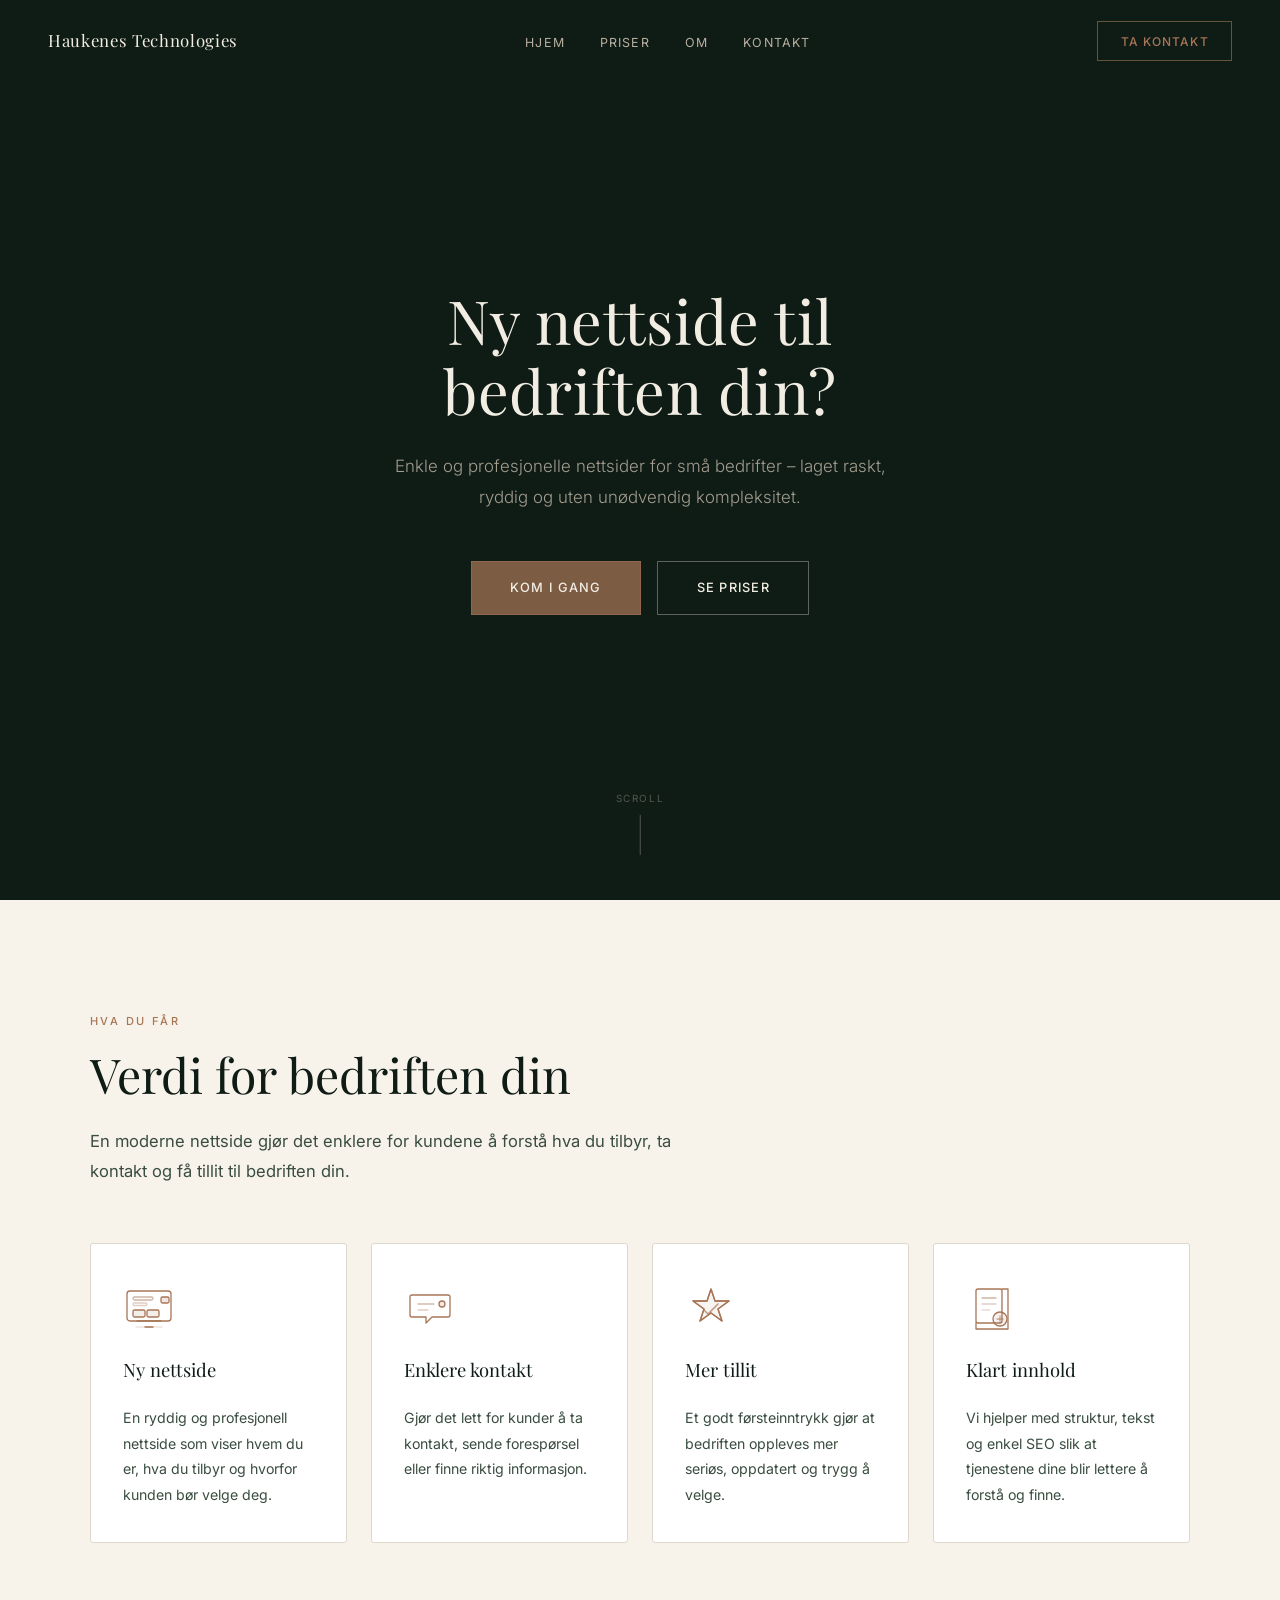
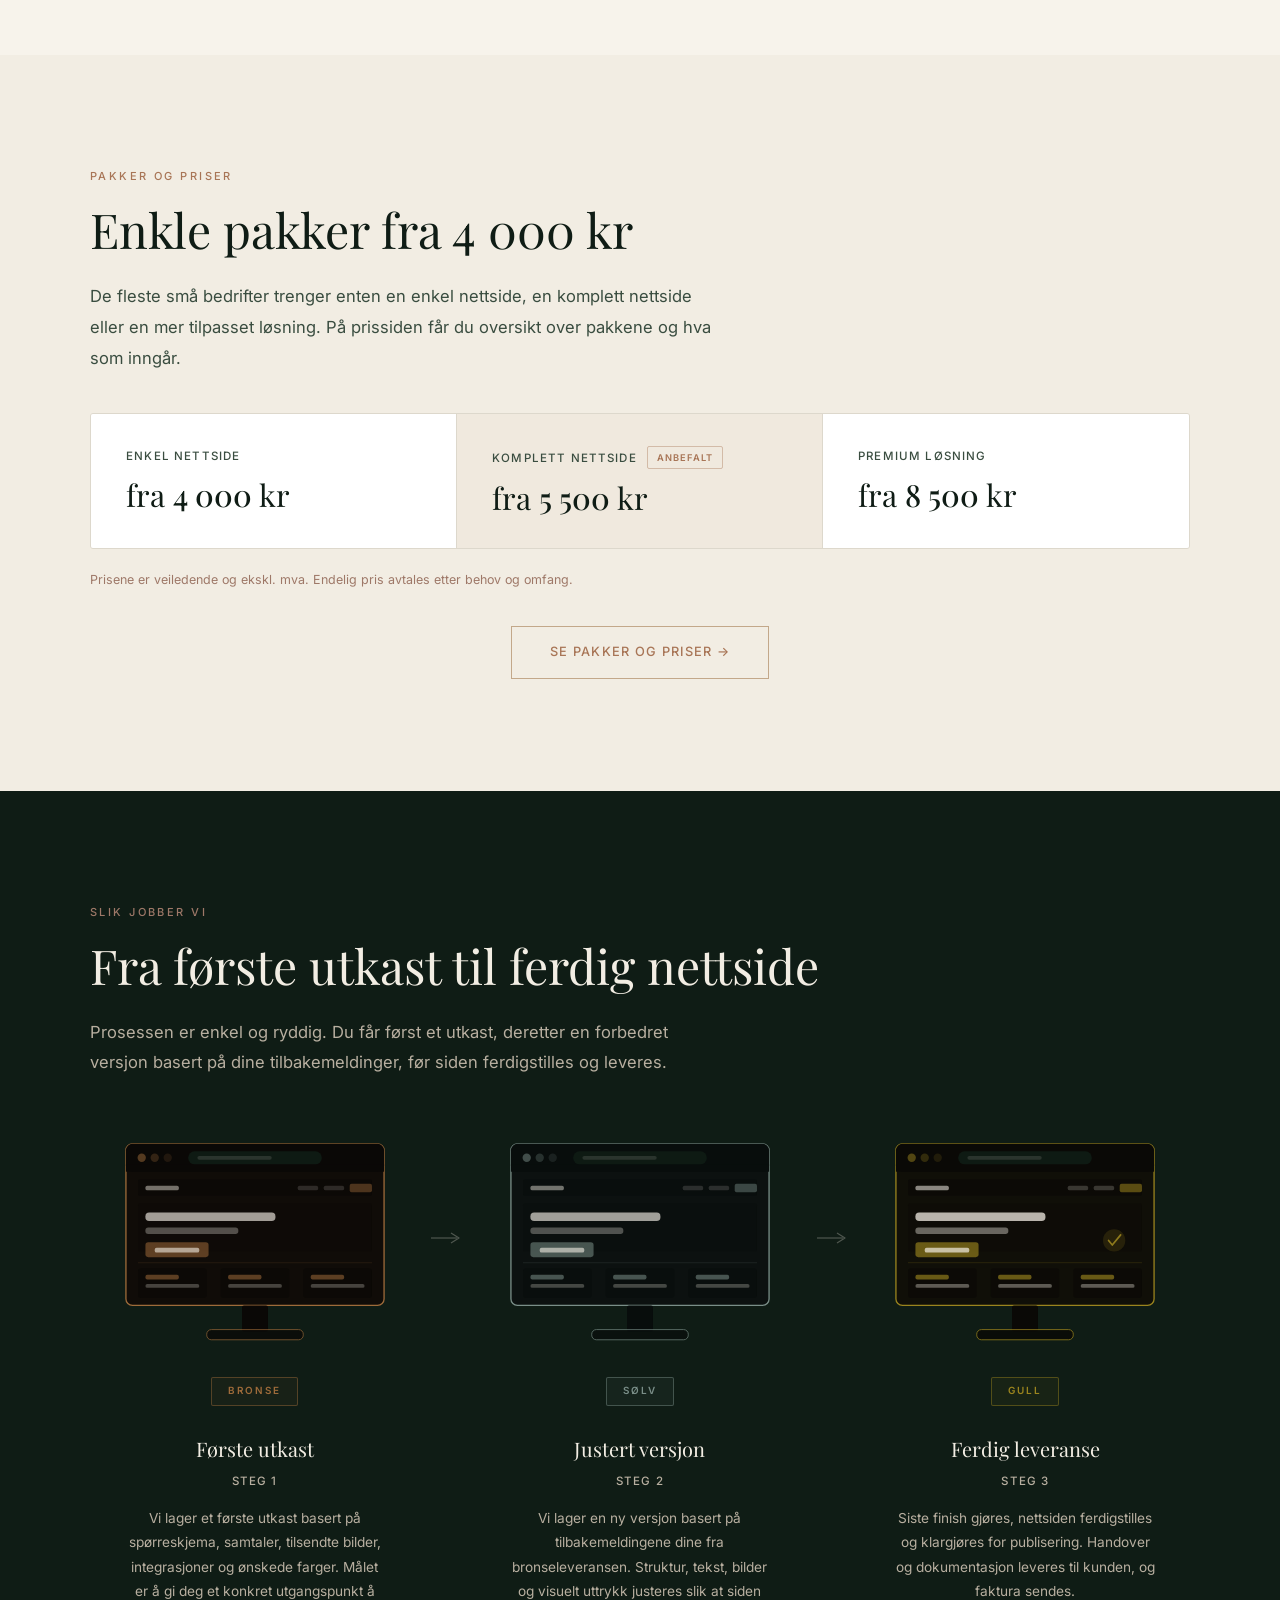
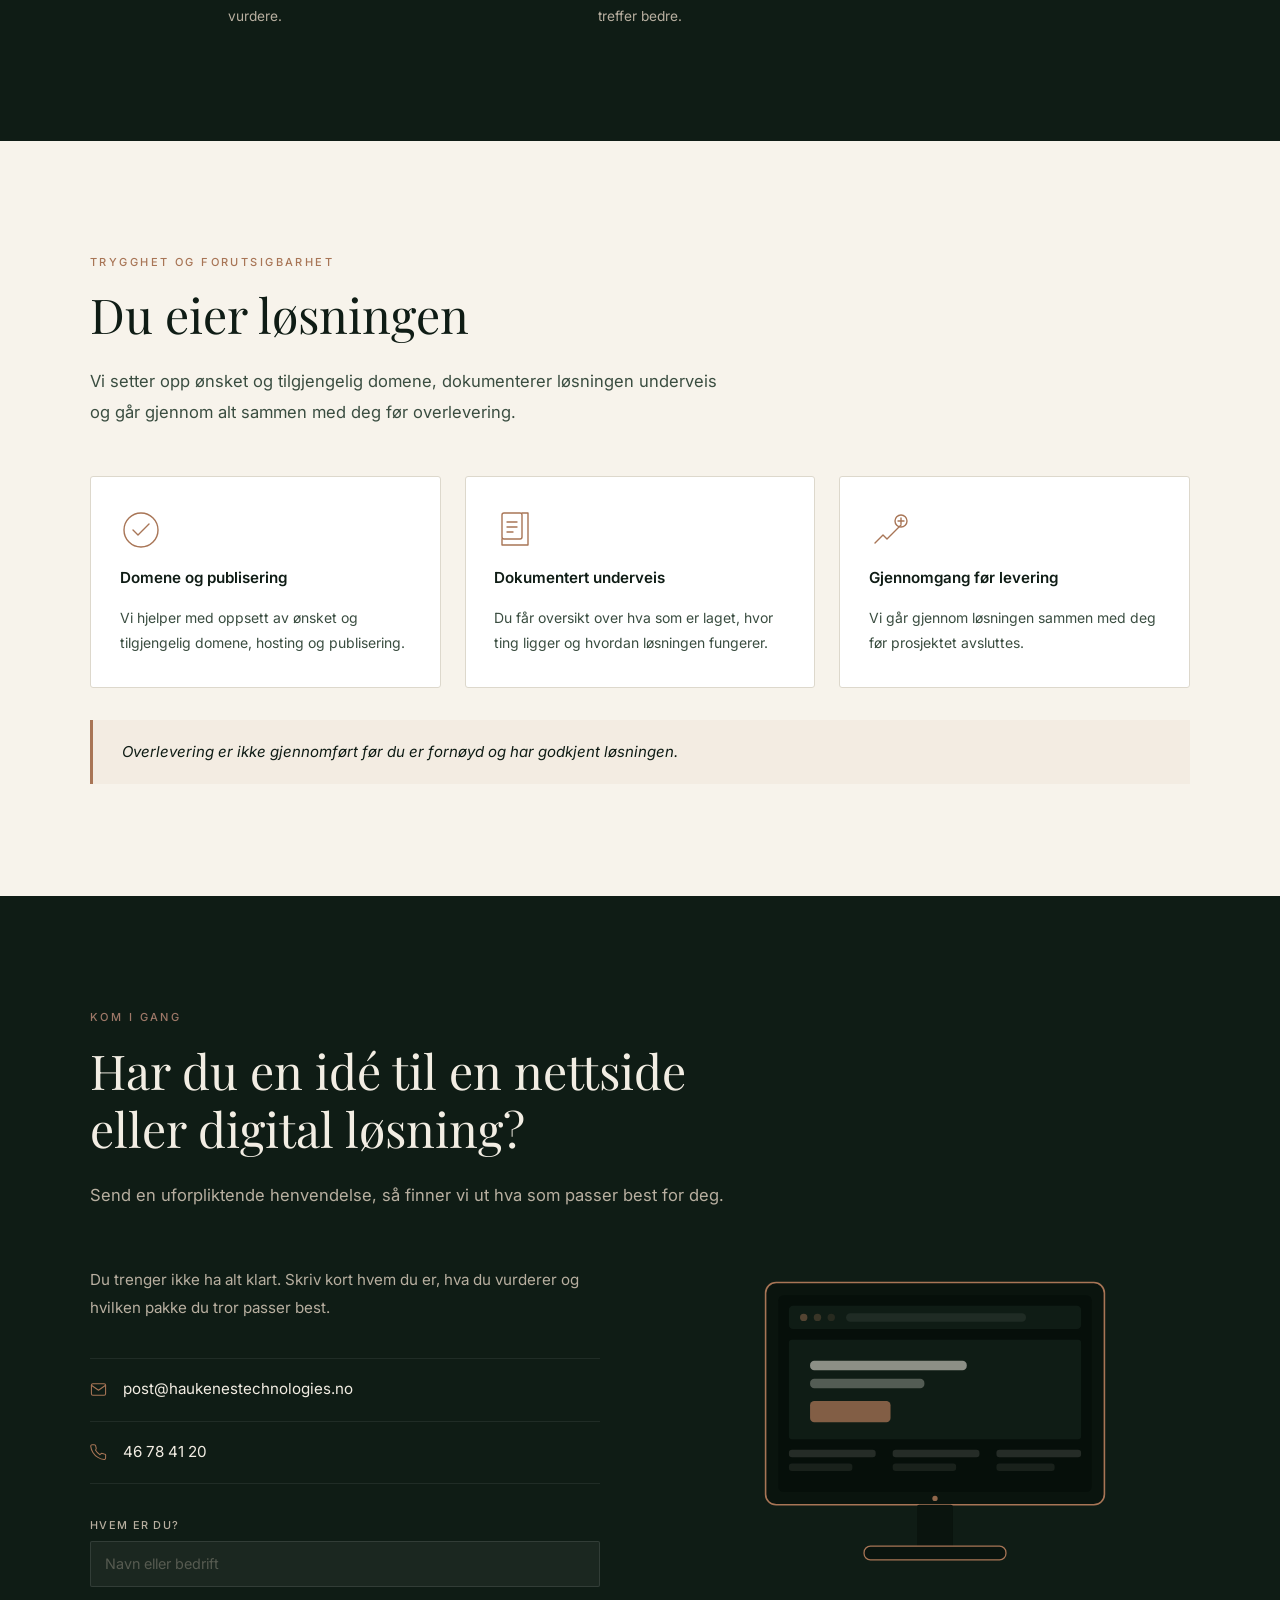
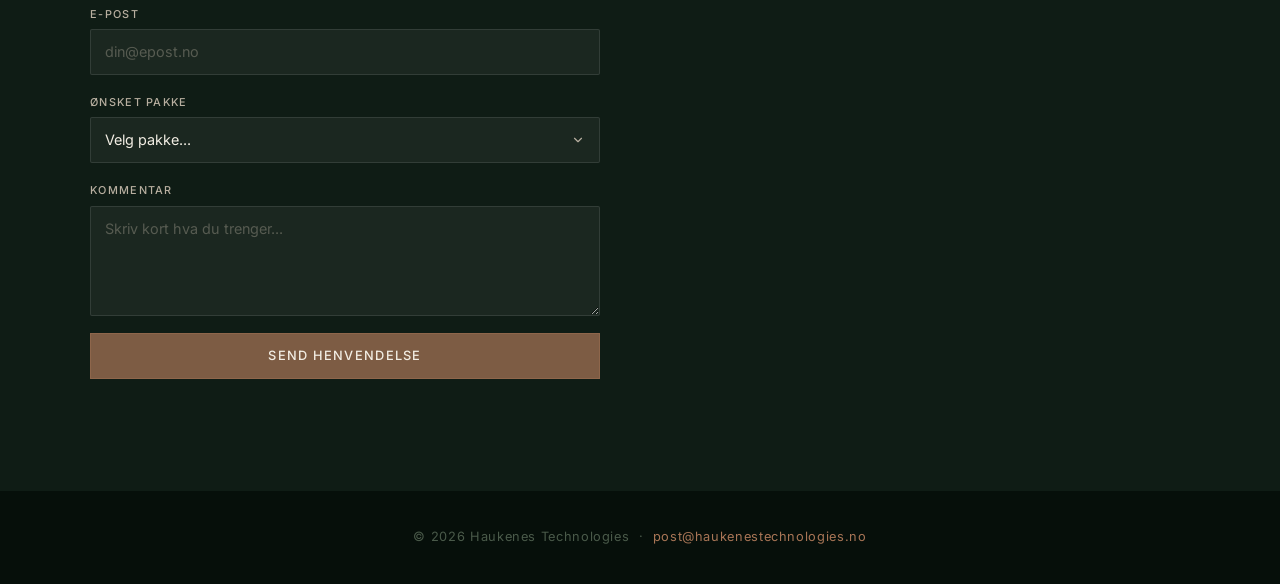
==== index.html @ 86badbe3 "Forenkle prisvisning på forside, oppdater priser og nav - Erstatter tre priskort på forsiden med én " ====
<!DOCTYPE html>
<html lang="no">
<head>
  <meta charset="UTF-8" />
  <meta name="viewport" content="width=device-width, initial-scale=1.0" />
  <title>Haukenes Technologies – Nettsider for bedrifter</title>
  <meta name="description" content="Enkle og profesjonelle nettsider for små bedrifter – laget raskt, ryddig og uten unødvendig kompleksitet." />

  <meta property="og:type"        content="website" />
  <meta property="og:url"         content="https://haukenestech.no/" />
  <meta property="og:title"       content="Haukenes Technologies – Nettsider for bedrifter" />
  <meta property="og:description" content="Enkle og profesjonelle nettsider for små bedrifter." />
  <meta property="og:image"       content="https://haukenestech.no/public/og-image.png" />
  <meta property="og:image:width"  content="1200" />
  <meta property="og:image:height" content="630" />
  <meta name="twitter:card"        content="summary_large_image" />
  <meta name="twitter:title"       content="Haukenes Technologies – Nettsider for bedrifter" />
  <meta name="twitter:description" content="Enkle og profesjonelle nettsider for små bedrifter." />
  <meta name="twitter:image"       content="https://haukenestech.no/public/og-image.png" />

  <link rel="preconnect" href="https://fonts.googleapis.com" />
  <link rel="preconnect" href="https://fonts.gstatic.com" crossorigin />
  <link href="https://fonts.googleapis.com/css2?family=Inter:wght@300;400;500;600&family=Playfair+Display:ital,wght@0,400;0,500;1,400&display=swap" rel="stylesheet" />
  <link rel="stylesheet" href="public/style.css" />
</head>
<body>

<!-- NAV -->
<nav id="main-nav">
  <a href="/" class="nav-logo">Haukenes Technologies</a>
  <button class="nav-toggle" id="nav-toggle" aria-label="Meny" aria-expanded="false">
    <span></span><span></span><span></span>
  </button>
  <ul class="nav-links" id="nav-links">
    <li><a href="/">Hjem</a></li>
    <li><a href="priser.html">Priser</a></li>
    <li><a href="om.html">Om</a></li>
    <li><a href="kontakt.html">Kontakt</a></li>
    <li class="nav-cta-item">
      <a href="mailto:post@haukenestechnologies.no" class="btn-primary" style="font-size:0.8rem;">Ta kontakt</a>
    </li>
  </ul>
  <a href="mailto:post@haukenestechnologies.no" class="nav-cta">Ta kontakt</a>
</nav>

<!-- HERO -->
<section id="hero">
  <video class="hero-video active" src="public/assets/H2_video.mp4"
    autoplay muted playsinline webkit-playsinline preload="auto" aria-hidden="true"></video>
  <video class="hero-video" src="public/assets/H3_video.mp4"
    muted playsinline preload="auto" aria-hidden="true"></video>
  <video class="hero-video" src="public/assets/H4_video.mp4"
    muted playsinline preload="auto" aria-hidden="true"></video>
  <div class="hero-overlay" aria-hidden="true"></div>
  <div class="hero-content">
    <h1 class="hero-title">Ny nettside til<br>bedriften din?</h1>
    <p class="hero-sub">
      Enkle og profesjonelle nettsider for små bedrifter – laget raskt, ryddig og uten unødvendig kompleksitet.
    </p>
    <div class="hero-cta">
      <a href="mailto:post@haukenestechnologies.no" class="btn-primary">Kom i gang</a>
      <a href="priser.html" class="btn-outline-light">Se priser</a>
    </div>
  </div>
  <div class="scroll-hint" aria-hidden="true">Scroll</div>
</section>

<!-- SERVICES -->
<section id="services">
  <div class="container">
    <p class="section-label">Hva du får</p>
    <h2>Verdi for bedriften din</h2>
    <p class="lead">En moderne nettside gjør det enklere for kundene å forstå hva du tilbyr, ta kontakt og få tillit til bedriften din.</p>
    <div class="value-grid">

      <div class="value-card">
        <svg class="value-icon" viewBox="0 0 52 52" fill="none" stroke="currentColor" stroke-width="1.3" stroke-linecap="round" stroke-linejoin="round" aria-hidden="true">
          <rect x="4" y="8" width="44" height="30" rx="3"/>
          <line x1="14" y1="38" x2="38" y2="38"/>
          <line x1="22" y1="44" x2="30" y2="44"/>
          <line x1="13" y1="44" x2="39" y2="44" stroke-opacity="0.2"/>
          <rect x="10" y="14" width="20" height="3" rx="1.5" stroke-opacity="0.55"/>
          <rect x="10" y="20" width="14" height="2.5" rx="1.25" stroke-opacity="0.35"/>
          <rect x="10" y="27" width="12" height="7" rx="1.5" fill="currentColor" fill-opacity="0.12"/>
          <rect x="24" y="27" width="12" height="7" rx="1.5" fill="currentColor" fill-opacity="0.12"/>
          <rect x="38" y="14" width="8" height="6" rx="1.5" fill="currentColor" fill-opacity="0.18"/>
        </svg>
        <h3>Ny nettside</h3>
        <p>En ryddig og profesjonell nettside som viser hvem du er, hva du tilbyr og hvorfor kunden bør velge deg.</p>
      </div>

      <div class="value-card">
        <svg class="value-icon" viewBox="0 0 52 52" fill="none" stroke="currentColor" stroke-width="1.3" stroke-linecap="round" stroke-linejoin="round" aria-hidden="true">
          <path d="M8 12h36a2 2 0 0 1 2 2v18a2 2 0 0 1-2 2H28l-6 6v-6H8a2 2 0 0 1-2-2V14a2 2 0 0 1 2-2z"/>
          <line x1="14" y1="21" x2="30" y2="21" stroke-opacity="0.5"/>
          <line x1="14" y1="27" x2="24" y2="27" stroke-opacity="0.35"/>
          <circle cx="38" cy="21" r="3" fill="currentColor" fill-opacity="0.15"/>
        </svg>
        <h3>Enklere kontakt</h3>
        <p>Gjør det lett for kunder å ta kontakt, sende forespørsel eller finne riktig informasjon.</p>
      </div>

      <div class="value-card">
        <svg class="value-icon" viewBox="0 0 52 52" fill="none" stroke="currentColor" stroke-width="1.3" stroke-linecap="round" stroke-linejoin="round" aria-hidden="true">
          <path d="M26 6 L30 18 H44 L33 26 L37 38 L26 30 L15 38 L19 26 L8 18 H22 Z" fill="currentColor" fill-opacity="0.08"/>
          <path d="M26 6 L30 18 H44 L33 26 L37 38 L26 30 L15 38 L19 26 L8 18 H22 Z"/>
          <polyline points="19,27 23,31 33,21" stroke-width="1.6" stroke-opacity="0.7"/>
        </svg>
        <h3>Mer tillit</h3>
        <p>Et godt førsteinntrykk gjør at bedriften oppleves mer seriøs, oppdatert og trygg å velge.</p>
      </div>

      <div class="value-card">
        <svg class="value-icon" viewBox="0 0 52 52" fill="none" stroke="currentColor" stroke-width="1.3" stroke-linecap="round" stroke-linejoin="round" aria-hidden="true">
          <rect x="10" y="6" width="26" height="34" rx="2"/>
          <polyline points="36 6 42 6 42 46 10 46 10 40"/>
          <line x1="16" y1="15" x2="30" y2="15" stroke-opacity="0.55"/>
          <line x1="16" y1="21" x2="30" y2="21" stroke-opacity="0.35"/>
          <line x1="16" y1="27" x2="24" y2="27" stroke-opacity="0.25"/>
          <circle cx="34" cy="36" r="7" fill="currentColor" fill-opacity="0.1"/>
          <line x1="31" y1="36" x2="37" y2="36" stroke-opacity="0.6"/>
          <line x1="34" y1="33" x2="34" y2="39" stroke-opacity="0.6"/>
        </svg>
        <h3>Klart innhold</h3>
        <p>Vi hjelper med struktur, tekst og enkel SEO slik at tjenestene dine blir lettere å forstå og finne.</p>
      </div>

    </div>
  </div>
</section>

<!-- PRICE TEASER -->
<section id="price-teaser">
  <div class="container">
    <p class="section-label">Pakker og priser</p>
    <h2>Enkle pakker fra 4 000 kr</h2>
    <p class="lead">De fleste små bedrifter trenger enten en enkel nettside, en komplett nettside eller en mer tilpasset løsning. På prissiden får du oversikt over pakkene og hva som inngår.</p>
    <div class="price-row">
      <div class="price-row-item">
        <div class="pri-name">Enkel nettside</div>
        <div class="pri-price">fra <strong>4 000</strong> kr</div>
      </div>
      <div class="price-row-item featured">
        <div class="pri-name">Komplett nettside <span class="pri-badge">Anbefalt</span></div>
        <div class="pri-price">fra <strong>5 500</strong> kr</div>
      </div>
      <div class="price-row-item">
        <div class="pri-name">Premium løsning</div>
        <div class="pri-price">fra <strong>8 500</strong> kr</div>
      </div>
    </div>
    <p class="price-row-note">Prisene er veiledende og ekskl. mva. Endelig pris avtales etter behov og omfang.</p>
    <div class="price-teaser-cta">
      <a href="priser.html" class="btn-outline">Se pakker og priser &rarr;</a>
    </div>
  </div>
</section>

<!-- PROCESS -->
<section id="process">
  <div class="container">
    <p class="section-label">Slik jobber vi</p>
    <h2>Fra første utkast til ferdig nettside</h2>
    <p class="lead">Prosessen er enkel og ryddig. Du får først et utkast, deretter en forbedret versjon basert på dine tilbakemeldinger, før siden ferdigstilles og leveres.</p>

    <div class="tier-grid">

      <!-- BRONSE -->
      <div class="tier-card tier-card--bronze">
        <svg class="tier-monitor" viewBox="0 0 280 225" fill="none" xmlns="http://www.w3.org/2000/svg" aria-hidden="true">
          <rect x="1" y="2" width="278" height="174" rx="7" fill="#100C08" stroke="#9E6B3A" stroke-width="1.4"/>
          <rect x="1" y="2" width="278" height="30" rx="7" fill="#0A0806"/>
          <rect x="1" y="24" width="278" height="8" fill="#0A0806"/>
          <circle cx="18" cy="17" r="4.5" fill="#9E6B3A" opacity="0.5"/>
          <circle cx="32" cy="17" r="4.5" fill="#9E6B3A" opacity="0.28"/>
          <circle cx="46" cy="17" r="4.5" fill="#9E6B3A" opacity="0.16"/>
          <rect x="68" y="10" width="144" height="14" rx="7" fill="#0F1C15" opacity="0.9"/>
          <rect x="78" y="15" width="80" height="4" rx="2" fill="#F2EDE3" opacity="0.12"/>
          <rect x="14" y="40" width="252" height="18" rx="2" fill="#0A0806" opacity="0.7"/>
          <rect x="22" y="47" width="36" height="5" rx="2" fill="#F2EDE3" opacity="0.45"/>
          <rect x="186" y="47" width="22" height="5" rx="2" fill="#F2EDE3" opacity="0.15"/>
          <rect x="214" y="47" width="22" height="5" rx="2" fill="#F2EDE3" opacity="0.15"/>
          <rect x="242" y="45" width="24" height="9" rx="2" fill="#9E6B3A" opacity="0.45"/>
          <rect x="14" y="66" width="252" height="52" rx="2" fill="#0A0806" opacity="0.4"/>
          <rect x="22" y="76" width="140" height="9" rx="4" fill="#F2EDE3" opacity="0.65"/>
          <rect x="22" y="92" width="100" height="7" rx="3" fill="#F2EDE3" opacity="0.3"/>
          <rect x="22" y="108" width="68" height="16" rx="3" fill="#9E6B3A" opacity="0.55"/>
          <rect x="32" y="114" width="48" height="5" rx="2" fill="#F2EDE3" opacity="0.6"/>
          <line x1="14" y1="130" x2="266" y2="130" stroke="#9E6B3A" stroke-width="0.7" opacity="0.22"/>
          <rect x="14" y="136" width="74" height="32" rx="3" fill="#0A0806" opacity="0.65"/>
          <rect x="22" y="143" width="36" height="5" rx="2" fill="#9E6B3A" opacity="0.55"/>
          <rect x="22" y="153" width="58" height="4" rx="2" fill="#F2EDE3" opacity="0.25"/>
          <rect x="103" y="136" width="74" height="32" rx="3" fill="#0A0806" opacity="0.65"/>
          <rect x="111" y="143" width="36" height="5" rx="2" fill="#9E6B3A" opacity="0.55"/>
          <rect x="111" y="153" width="58" height="4" rx="2" fill="#F2EDE3" opacity="0.25"/>
          <rect x="192" y="136" width="74" height="32" rx="3" fill="#0A0806" opacity="0.65"/>
          <rect x="200" y="143" width="36" height="5" rx="2" fill="#9E6B3A" opacity="0.55"/>
          <rect x="200" y="153" width="58" height="4" rx="2" fill="#F2EDE3" opacity="0.25"/>
          <rect x="126" y="176" width="28" height="28" rx="2" fill="#0A0806"/>
          <rect x="88" y="202" width="104" height="11" rx="5" fill="#0A0806" stroke="#9E6B3A" stroke-width="1" opacity="0.7"/>
        </svg>
        <span class="tier-badge">Bronse</span>
        <div class="tier-info">
          <h3>Første utkast</h3>
          <h4>Steg 1</h4>
          <p>Vi lager et første utkast basert på spørreskjema, samtaler, tilsendte bilder, integrasjoner og ønskede farger. Målet er å gi deg et konkret utgangspunkt å vurdere.</p>
        </div>
      </div>

      <!-- CONNECTOR 1 -->
      <div class="tier-connector">
        <svg width="32" height="16" viewBox="0 0 32 16" fill="none">
          <line x1="0" y1="8" x2="26" y2="8" stroke="#F2EDE3" stroke-width="1.2"/>
          <polyline points="20,3 28,8 20,13" stroke="#F2EDE3" stroke-width="1.2" fill="none" stroke-linejoin="round"/>
        </svg>
      </div>

      <!-- SØLV -->
      <div class="tier-card tier-card--silver">
        <svg class="tier-monitor" viewBox="0 0 280 225" fill="none" xmlns="http://www.w3.org/2000/svg" aria-hidden="true">
          <rect x="1" y="2" width="278" height="174" rx="7" fill="#0C1110" stroke="#7A8E88" stroke-width="1.4"/>
          <rect x="1" y="2" width="278" height="30" rx="7" fill="#080D0C"/>
          <rect x="1" y="24" width="278" height="8" fill="#080D0C"/>
          <circle cx="18" cy="17" r="4.5" fill="#7A8E88" opacity="0.5"/>
          <circle cx="32" cy="17" r="4.5" fill="#7A8E88" opacity="0.28"/>
          <circle cx="46" cy="17" r="4.5" fill="#7A8E88" opacity="0.16"/>
          <rect x="68" y="10" width="144" height="14" rx="7" fill="#0F1C15" opacity="0.9"/>
          <rect x="78" y="15" width="80" height="4" rx="2" fill="#F2EDE3" opacity="0.12"/>
          <rect x="14" y="40" width="252" height="18" rx="2" fill="#080D0C" opacity="0.7"/>
          <rect x="22" y="47" width="36" height="5" rx="2" fill="#F2EDE3" opacity="0.45"/>
          <rect x="186" y="47" width="22" height="5" rx="2" fill="#F2EDE3" opacity="0.15"/>
          <rect x="214" y="47" width="22" height="5" rx="2" fill="#F2EDE3" opacity="0.15"/>
          <rect x="242" y="45" width="24" height="9" rx="2" fill="#7A8E88" opacity="0.45"/>
          <rect x="14" y="66" width="252" height="52" rx="2" fill="#080D0C" opacity="0.4"/>
          <rect x="22" y="76" width="140" height="9" rx="4" fill="#F2EDE3" opacity="0.65"/>
          <rect x="22" y="92" width="100" height="7" rx="3" fill="#F2EDE3" opacity="0.3"/>
          <rect x="22" y="108" width="68" height="16" rx="3" fill="#7A8E88" opacity="0.55"/>
          <rect x="32" y="114" width="48" height="5" rx="2" fill="#F2EDE3" opacity="0.6"/>
          <line x1="14" y1="130" x2="266" y2="130" stroke="#7A8E88" stroke-width="0.7" opacity="0.22"/>
          <rect x="14" y="136" width="74" height="32" rx="3" fill="#080D0C" opacity="0.65"/>
          <rect x="22" y="143" width="36" height="5" rx="2" fill="#7A8E88" opacity="0.55"/>
          <rect x="22" y="153" width="58" height="4" rx="2" fill="#F2EDE3" opacity="0.25"/>
          <rect x="103" y="136" width="74" height="32" rx="3" fill="#080D0C" opacity="0.65"/>
          <rect x="111" y="143" width="36" height="5" rx="2" fill="#7A8E88" opacity="0.55"/>
          <rect x="111" y="153" width="58" height="4" rx="2" fill="#F2EDE3" opacity="0.25"/>
          <rect x="192" y="136" width="74" height="32" rx="3" fill="#080D0C" opacity="0.65"/>
          <rect x="200" y="143" width="36" height="5" rx="2" fill="#7A8E88" opacity="0.55"/>
          <rect x="200" y="153" width="58" height="4" rx="2" fill="#F2EDE3" opacity="0.25"/>
          <rect x="126" y="176" width="28" height="28" rx="2" fill="#080D0C"/>
          <rect x="88" y="202" width="104" height="11" rx="5" fill="#080D0C" stroke="#7A8E88" stroke-width="1" opacity="0.7"/>
        </svg>
        <span class="tier-badge">Sølv</span>
        <div class="tier-info">
          <h3>Justert versjon</h3>
          <h4>Steg 2</h4>
          <p>Vi lager en ny versjon basert på tilbakemeldingene dine fra bronseleveransen. Struktur, tekst, bilder og visuelt uttrykk justeres slik at siden treffer bedre.</p>
        </div>
      </div>

      <!-- CONNECTOR 2 -->
      <div class="tier-connector">
        <svg width="32" height="16" viewBox="0 0 32 16" fill="none">
          <line x1="0" y1="8" x2="26" y2="8" stroke="#F2EDE3" stroke-width="1.2"/>
          <polyline points="20,3 28,8 20,13" stroke="#F2EDE3" stroke-width="1.2" fill="none" stroke-linejoin="round"/>
        </svg>
      </div>

      <!-- GULL -->
      <div class="tier-card tier-card--gold">
        <svg class="tier-monitor" viewBox="0 0 280 225" fill="none" xmlns="http://www.w3.org/2000/svg" aria-hidden="true">
          <rect x="1" y="2" width="278" height="174" rx="7" fill="#100F08" stroke="#9A841E" stroke-width="1.4"/>
          <rect x="1" y="2" width="278" height="30" rx="7" fill="#0A0906"/>
          <rect x="1" y="24" width="278" height="8" fill="#0A0906"/>
          <circle cx="18" cy="17" r="4.5" fill="#9A841E" opacity="0.5"/>
          <circle cx="32" cy="17" r="4.5" fill="#9A841E" opacity="0.28"/>
          <circle cx="46" cy="17" r="4.5" fill="#9A841E" opacity="0.16"/>
          <rect x="68" y="10" width="144" height="14" rx="7" fill="#0F1C15" opacity="0.9"/>
          <rect x="78" y="15" width="80" height="4" rx="2" fill="#F2EDE3" opacity="0.12"/>
          <rect x="14" y="40" width="252" height="18" rx="2" fill="#0A0906" opacity="0.7"/>
          <rect x="22" y="47" width="36" height="5" rx="2" fill="#F2EDE3" opacity="0.55"/>
          <rect x="186" y="47" width="22" height="5" rx="2" fill="#F2EDE3" opacity="0.2"/>
          <rect x="214" y="47" width="22" height="5" rx="2" fill="#F2EDE3" opacity="0.2"/>
          <rect x="242" y="45" width="24" height="9" rx="2" fill="#9A841E" opacity="0.55"/>
          <rect x="14" y="66" width="252" height="52" rx="2" fill="#0A0906" opacity="0.4"/>
          <rect x="22" y="76" width="140" height="9" rx="4" fill="#F2EDE3" opacity="0.75"/>
          <rect x="22" y="92" width="100" height="7" rx="3" fill="#F2EDE3" opacity="0.4"/>
          <rect x="22" y="108" width="68" height="16" rx="3" fill="#9A841E" opacity="0.65"/>
          <rect x="32" y="114" width="48" height="5" rx="2" fill="#F2EDE3" opacity="0.7"/>
          <line x1="14" y1="130" x2="266" y2="130" stroke="#9A841E" stroke-width="0.7" opacity="0.28"/>
          <rect x="14" y="136" width="74" height="32" rx="3" fill="#0A0906" opacity="0.7"/>
          <rect x="22" y="143" width="36" height="5" rx="2" fill="#9A841E" opacity="0.65"/>
          <rect x="22" y="153" width="58" height="4" rx="2" fill="#F2EDE3" opacity="0.35"/>
          <rect x="103" y="136" width="74" height="32" rx="3" fill="#0A0906" opacity="0.7"/>
          <rect x="111" y="143" width="36" height="5" rx="2" fill="#9A841E" opacity="0.65"/>
          <rect x="111" y="153" width="58" height="4" rx="2" fill="#F2EDE3" opacity="0.35"/>
          <rect x="192" y="136" width="74" height="32" rx="3" fill="#0A0906" opacity="0.7"/>
          <rect x="200" y="143" width="36" height="5" rx="2" fill="#9A841E" opacity="0.65"/>
          <rect x="200" y="153" width="58" height="4" rx="2" fill="#F2EDE3" opacity="0.35"/>
          <circle cx="236" cy="106" r="12" fill="#9A841E" opacity="0.18"/>
          <polyline points="230,106 234,111 243,100" stroke="#9A841E" stroke-width="1.8" stroke-linecap="round" stroke-linejoin="round" opacity="0.9"/>
          <rect x="126" y="176" width="28" height="28" rx="2" fill="#0A0906"/>
          <rect x="88" y="202" width="104" height="11" rx="5" fill="#0A0906" stroke="#9A841E" stroke-width="1" opacity="0.8"/>
        </svg>
        <span class="tier-badge">Gull</span>
        <div class="tier-info">
          <h3>Ferdig leveranse</h3>
          <h4>Steg 3</h4>
          <p>Siste finish gjøres, nettsiden ferdigstilles og klargjøres for publisering. Handover og dokumentasjon leveres til kunden, og faktura sendes.</p>
        </div>
      </div>

    </div>
  </div>
</section>

<!-- HANDOVER -->
<section id="handover">
  <div class="container">
    <p class="section-label">Trygghet og forutsigbarhet</p>
    <h2>Du eier løsningen</h2>
    <p class="lead">Vi setter opp ønsket og tilgjengelig domene, dokumenterer løsningen underveis og går gjennom alt sammen med deg før overlevering.</p>
    <div class="assurance-grid">

      <div class="assurance-card">
        <svg class="assurance-icon" viewBox="0 0 42 42" fill="none" stroke="currentColor" stroke-width="1.4" stroke-linecap="round" stroke-linejoin="round" aria-hidden="true">
          <circle cx="21" cy="21" r="17"/>
          <path d="M13 21 l5 5 l11-11"/>
        </svg>
        <h4>Domene og publisering</h4>
        <p>Vi hjelper med oppsett av ønsket og tilgjengelig domene, hosting og publisering.</p>
      </div>

      <div class="assurance-card">
        <svg class="assurance-icon" viewBox="0 0 42 42" fill="none" stroke="currentColor" stroke-width="1.4" stroke-linecap="round" stroke-linejoin="round" aria-hidden="true">
          <rect x="8" y="4" width="20" height="26" rx="2"/>
          <polyline points="28 4 34 4 34 36 8 36 8 30"/>
          <line x1="13" y1="13" x2="23" y2="13"/>
          <line x1="13" y1="18" x2="23" y2="18"/>
          <line x1="13" y1="23" x2="19" y2="23"/>
        </svg>
        <h4>Dokumentert underveis</h4>
        <p>Du får oversikt over hva som er laget, hvor ting ligger og hvordan løsningen fungerer.</p>
      </div>

      <div class="assurance-card">
        <svg class="assurance-icon" viewBox="0 0 42 42" fill="none" stroke="currentColor" stroke-width="1.4" stroke-linecap="round" stroke-linejoin="round" aria-hidden="true">
          <path d="M6 34 l8-8 m0 0 l4 4 m0 0 l14-14"/>
          <circle cx="32" cy="12" r="6"/>
          <line x1="32" y1="9" x2="32" y2="15"/>
          <line x1="29" y1="12" x2="35" y2="12"/>
        </svg>
        <h4>Gjennomgang før levering</h4>
        <p>Vi går gjennom løsningen sammen med deg før prosjektet avsluttes.</p>
      </div>

    </div>
    <p class="assurance-note">Overlevering er ikke gjennomført før du er fornøyd og har godkjent løsningen.</p>
  </div>
</section>

<!-- CONTACT -->
<section id="contact">
  <div class="container">
    <p class="section-label">Kom i gang</p>
    <h2>Har du en idé til en nettside<br>eller digital løsning?</h2>
    <p class="lead">Send en uforpliktende henvendelse, så finner vi ut hva som passer best for deg.</p>
    <div class="contact-grid">
      <div class="contact-left">
        <p>Du trenger ikke ha alt klart. Skriv kort hvem du er, hva du vurderer og hvilken pakke du tror passer best.</p>
        <div class="contact-detail">
          <svg width="17" height="17" viewBox="0 0 24 24" fill="none" stroke="currentColor" stroke-width="1.5" stroke-linecap="round" stroke-linejoin="round" aria-hidden="true">
            <path d="M4 4h16c1.1 0 2 .9 2 2v12c0 1.1-.9 2-2 2H4c-1.1 0-2-.9-2-2V6c0-1.1.9-2 2-2z"/><polyline points="22,6 12,13 2,6"/>
          </svg>
          <a href="mailto:post@haukenestechnologies.no">post@haukenestechnologies.no</a>
        </div>
        <div class="contact-detail">
          <svg width="17" height="17" viewBox="0 0 24 24" fill="none" stroke="currentColor" stroke-width="1.5" stroke-linecap="round" stroke-linejoin="round" aria-hidden="true">
            <path d="M22 16.92v3a2 2 0 0 1-2.18 2 19.79 19.79 0 0 1-8.63-3.07A19.5 19.5 0 0 1 4.1 12 19.79 19.79 0 0 1 1.08 3.42 2 2 0 0 1 3 1h3a2 2 0 0 1 2 1.72 12.84 12.84 0 0 0 .7 2.81 2 2 0 0 1-.45 2.11L7.91 8.96a16 16 0 0 0 6.13 6.13l1.27-1.27a2 2 0 0 1 2.11-.45 12.84 12.84 0 0 0 2.81.7A2 2 0 0 1 22 16.92z"/>
          </svg>
          <a href="tel:+4746784120">46 78 41 20</a>
        </div>
        <!-- Sett inn form action når form-handler er klar (f.eks. Formspree: action="https://formspree.io/f/din-id") -->
        <form class="contact-form" action="mailto:post@haukenestechnologies.no" method="POST" enctype="text/plain">
          <div class="form-group">
            <label for="idx-name">Hvem er du?</label>
            <input type="text" id="idx-name" name="name" placeholder="Navn eller bedrift" autocomplete="name" />
          </div>
          <div class="form-group">
            <label for="idx-email">E-post</label>
            <input type="email" id="idx-email" name="email" placeholder="din@epost.no" autocomplete="email" />
          </div>
          <div class="form-group">
            <label for="idx-package">Ønsket pakke</label>
            <select id="idx-package" name="package">
              <option value="">Velg pakke...</option>
              <option value="Enkel nettside">Enkel nettside</option>
              <option value="Komplett nettside">Komplett nettside</option>
              <option value="Premium løsning">Premium løsning</option>
              <option value="Usikker / ønsker anbefaling">Usikker / ønsker anbefaling</option>
            </select>
          </div>
          <div class="form-group">
            <label for="idx-message">Kommentar</label>
            <textarea id="idx-message" name="message" placeholder="Skriv kort hva du trenger..."></textarea>
          </div>
          <button type="submit" class="contact-submit">Send henvendelse</button>
        </form>
      </div>
      <div class="contact-monitor">
        <svg viewBox="0 0 340 300" fill="none" xmlns="http://www.w3.org/2000/svg" aria-hidden="true">
          <rect x="10" y="8" width="320" height="210" rx="10" fill="#0A140E" stroke="#A87556" stroke-width="1.5"/>
          <rect x="22" y="20" width="296" height="186" rx="5" fill="#060F0A"/>
          <rect x="32" y="30" width="276" height="22" rx="4" fill="#0F1C15"/>
          <circle cx="46" cy="41" r="3.5" fill="#A87556" opacity="0.45"/>
          <circle cx="59" cy="41" r="3.5" fill="#A87556" opacity="0.28"/>
          <circle cx="72" cy="41" r="3.5" fill="#A87556" opacity="0.16"/>
          <rect x="86" y="37" width="170" height="8" rx="4" fill="#F2EDE3" opacity="0.07"/>
          <rect x="32" y="62" width="276" height="94" rx="3" fill="#0F1C15"/>
          <rect x="52" y="82" width="148" height="9" rx="4" fill="#F2EDE3" opacity="0.55"/>
          <rect x="52" y="99" width="108" height="9" rx="4" fill="#F2EDE3" opacity="0.3"/>
          <rect x="52" y="120" width="76" height="20" rx="4" fill="#A87556" opacity="0.75"/>
          <rect x="32" y="166" width="82" height="7" rx="3" fill="#F2EDE3" opacity="0.13"/>
          <rect x="32" y="179" width="60" height="7" rx="3" fill="#F2EDE3" opacity="0.08"/>
          <rect x="130" y="166" width="82" height="7" rx="3" fill="#F2EDE3" opacity="0.13"/>
          <rect x="130" y="179" width="60" height="7" rx="3" fill="#F2EDE3" opacity="0.08"/>
          <rect x="228" y="166" width="80" height="7" rx="3" fill="#F2EDE3" opacity="0.13"/>
          <rect x="228" y="179" width="55" height="7" rx="3" fill="#F2EDE3" opacity="0.08"/>
          <circle cx="170" cy="212" r="2.5" fill="#A87556" opacity="0.85"/>
          <rect x="153" y="218" width="34" height="42" rx="2" fill="#0A140E"/>
          <rect x="103" y="257" width="134" height="13" rx="6" fill="#0A140E" stroke="#A87556" stroke-width="1.2"/>
        </svg>
      </div>
    </div>
  </div>
</section>

<!-- FOOTER -->
<footer>
  <p>
    &copy; 2026 Haukenes Technologies &nbsp;&middot;&nbsp;
    <a href="mailto:post@haukenestechnologies.no">post@haukenestechnologies.no</a>
  </p>
</footer>

<script>
  const heroVideos = Array.from(document.querySelectorAll('.hero-video'));
  let currentVideo = 0;
  heroVideos.forEach(vid => {
    vid.addEventListener('ended', () => {
      heroVideos[currentVideo].classList.remove('active');
      currentVideo = (currentVideo + 1) % heroVideos.length;
      const next = heroVideos[currentVideo];
      next.currentTime = 0;
      next.play();
      next.classList.add('active');
    });
  });

  const nav = document.getElementById('main-nav');
  const updateNav = () => nav.classList.toggle('scrolled', window.scrollY > 60);
  updateNav();
  window.addEventListener('scroll', updateNav, { passive: true });

  const toggle = document.getElementById('nav-toggle');
  const links  = document.getElementById('nav-links');
  let savedScrollY = 0;

  function openMenu() {
    savedScrollY = window.scrollY;
    links.classList.add('open');
    toggle.classList.add('open');
    toggle.setAttribute('aria-expanded', 'true');
    nav.classList.add('menu-open');
    // iOS Safari scroll lock: position:fixed + negative top preserves scroll position
    document.body.style.position = 'fixed';
    document.body.style.top      = `-${savedScrollY}px`;
    document.body.style.width    = '100%';
  }

  function closeMenu() {
    links.classList.remove('open');
    toggle.classList.remove('open');
    toggle.setAttribute('aria-expanded', 'false');
    nav.classList.remove('menu-open');
    document.body.style.position = '';
    document.body.style.top      = '';
    document.body.style.width    = '';
    window.scrollTo(0, savedScrollY);
  }

  toggle.addEventListener('click', () => {
    if (links.classList.contains('open')) closeMenu(); else openMenu();
  });
  links.querySelectorAll('a').forEach(a => {
    a.addEventListener('click', closeMenu);
  });
</script>
</body>
</html>
---- public/style.css ----
*, *::before, *::after { box-sizing: border-box; margin: 0; padding: 0; }

:root {
  --navy:         #0F1C15;
  --beige:        #F2EDE3;
  --gold:         #A87556;
  --gold-light:   #C08D6E;
  --rose:         #9E7868;
  --gray-beige:   #B8AFA0;
  --muted:        #3A4D40;
  --border:       #DDD8CC;
  --light-bg:     #F7F3EB;
  --white:        #ffffff;
  --tier-bronze:  #9E6B3A;
  --tier-silver:  #7A8E88;
  --tier-gold:    #9A841E;
}

html { scroll-behavior: smooth; }

body {
  font-family: 'Inter', sans-serif;
  background: var(--light-bg);
  color: var(--navy);
  line-height: 1.75;
  font-size: 16px;
}

/* ── NAV ─────────────────────────────────────── */
nav {
  position: fixed;
  top: 0; left: 0; right: 0;
  z-index: 100;
  display: flex;
  align-items: center;
  justify-content: space-between;
  padding: 1.3rem 3rem;
  padding-left: max(3rem, env(safe-area-inset-left));
  padding-right: max(3rem, env(safe-area-inset-right));
  transition: background 0.4s, backdrop-filter 0.4s, box-shadow 0.4s;
}
nav.scrolled {
  background: rgba(15,28,21,0.94);
  backdrop-filter: blur(12px);
  box-shadow: 0 1px 0 rgba(255,255,255,0.06);
}
.nav-logo {
  font-family: 'Playfair Display', serif;
  font-size: 1.05rem;
  color: var(--beige);
  letter-spacing: 0.04em;
  text-decoration: none;
  flex-shrink: 0;
}
.nav-links {
  display: flex;
  gap: 2.2rem;
  list-style: none;
}
.nav-links a {
  color: var(--gray-beige);
  text-decoration: none;
  font-size: 0.78rem;
  font-weight: 400;
  letter-spacing: 0.09em;
  text-transform: uppercase;
  transition: color 0.2s;
}
.nav-links a:hover { color: var(--gold); }
.nav-cta-item { display: none; }

.nav-cta {
  display: inline-block;
  padding: 0.55rem 1.4rem;
  border: 1px solid rgba(171,132,91,0.55);
  color: var(--gold);
  text-decoration: none;
  font-size: 0.75rem;
  font-weight: 500;
  letter-spacing: 0.09em;
  text-transform: uppercase;
  transition: background 0.2s, color 0.2s;
}
.nav-cta:hover { background: var(--gold); color: var(--white); }

.nav-toggle {
  display: none;
  flex-direction: column;
  gap: 5px;
  background: none;
  border: none;
  cursor: pointer;
  padding: 4px;
  z-index: 101;
}
.nav-toggle span {
  display: block;
  width: 24px;
  height: 1.5px;
  background: var(--beige);
  transition: transform 0.3s, opacity 0.3s;
}
.nav-toggle.open span:nth-child(1) { transform: translateY(6.5px) rotate(45deg); }
.nav-toggle.open span:nth-child(2) { opacity: 0; }
.nav-toggle.open span:nth-child(3) { transform: translateY(-6.5px) rotate(-45deg); }

/* ── HERO ─────────────────────────────────────── */
#hero {
  position: relative;
  height: 100vh;
  height: 100svh; /* stable small viewport height — excludes browser chrome on iOS */
  min-height: 600px;
  display: flex;
  align-items: center;
  justify-content: center;
  overflow: hidden;
  background: var(--navy);
}
.hero-video {
  position: absolute;
  inset: 0;
  width: 100%;
  height: 100%;
  object-fit: cover;
  opacity: 0;
  transition: opacity 1.4s ease-in-out;
}
.hero-video.active { opacity: 0.48; }
.hero-overlay {
  position: absolute;
  inset: 0;
  background: linear-gradient(
    160deg,
    rgba(15,28,21,0.5) 0%,
    rgba(15,28,21,0.65) 55%,
    rgba(15,28,21,0.9) 100%
  );
}
.hero-content {
  position: relative;
  z-index: 2;
  text-align: center;
  padding: 0 1.5rem;
  max-width: 820px;
}
.hero-title {
  font-family: 'Playfair Display', serif;
  font-size: clamp(2.2rem, 5vw, 3.8rem);
  color: var(--beige);
  font-weight: 400;
  line-height: 1.15;
  letter-spacing: 0.01em;
  margin-bottom: 1.6rem;
}
.hero-sub {
  font-size: clamp(0.92rem, 1.7vw, 1.06rem);
  color: var(--gray-beige);
  font-weight: 300;
  max-width: 520px;
  margin: 0 auto 3rem;
  line-height: 1.85;
  opacity: 0.88;
}
.hero-cta {
  display: flex;
  gap: 1rem;
  justify-content: center;
  flex-wrap: wrap;
}

.scroll-hint {
  position: absolute;
  bottom: 2.8rem;
  left: 50%;
  transform: translateX(-50%);
  z-index: 2;
  display: flex;
  flex-direction: column;
  align-items: center;
  gap: 8px;
  color: var(--gray-beige);
  font-size: 0.62rem;
  letter-spacing: 0.16em;
  text-transform: uppercase;
  opacity: 0.4;
}
.scroll-hint::after {
  content: '';
  display: block;
  width: 1px;
  height: 40px;
  background: var(--gray-beige);
  animation: scrollLine 1.8s ease-in-out infinite;
}
@keyframes scrollLine {
  0%   { opacity: 0; transform: scaleY(0); transform-origin: top; }
  50%  { opacity: 1; transform: scaleY(1); transform-origin: top; }
  100% { opacity: 0; transform: scaleY(1); transform-origin: bottom; }
}

/* ── PAGE HERO (sub-pages) ───────────────────── */
.page-hero {
  background: var(--navy);
  padding: 9rem 1.5rem 5rem;
  text-align: center;
}
.page-hero .section-label { color: var(--rose); margin-bottom: 1rem; }
.page-hero h1 {
  font-family: 'Playfair Display', serif;
  font-size: clamp(2rem, 4vw, 3rem);
  color: var(--beige);
  font-weight: 400;
  line-height: 1.2;
  margin-bottom: 1rem;
}
.page-hero p {
  color: var(--gray-beige);
  font-size: 1.02rem;
  max-width: 540px;
  margin: 0 auto;
  line-height: 1.8;
}

/* ── BUTTONS ─────────────────────────────────── */
.btn-primary {
  display: inline-block;
  padding: 0.9rem 2.4rem;
  background: rgba(168,117,86,0.72);
  color: var(--beige);
  text-decoration: none;
  font-size: 0.8rem;
  font-weight: 500;
  letter-spacing: 0.1em;
  text-transform: uppercase;
  border: 1px solid rgba(168,117,86,0.4);
  cursor: pointer;
  transition: background 0.25s, transform 0.2s;
}
.btn-primary:hover { background: rgba(168,117,86,0.88); transform: translateY(-1px); }

.btn-outline {
  display: inline-block;
  padding: 0.9rem 2.4rem;
  border: 1px solid rgba(171,132,91,0.65);
  color: var(--gold);
  text-decoration: none;
  font-size: 0.8rem;
  font-weight: 500;
  letter-spacing: 0.1em;
  text-transform: uppercase;
  background: transparent;
  cursor: pointer;
  transition: background 0.25s, color 0.25s, border-color 0.25s, transform 0.2s;
}
.btn-outline:hover { background: var(--gold); color: var(--white); border-color: var(--gold); transform: translateY(-1px); }

.btn-outline-light {
  display: inline-block;
  padding: 0.9rem 2.4rem;
  border: 1px solid rgba(237,234,226,0.35);
  color: var(--beige);
  text-decoration: none;
  font-size: 0.8rem;
  font-weight: 500;
  letter-spacing: 0.1em;
  text-transform: uppercase;
  background: transparent;
  cursor: pointer;
  transition: background 0.25s, border-color 0.25s, transform 0.2s;
}
.btn-outline-light:hover { background: rgba(255,255,255,0.08); border-color: rgba(237,234,226,0.6); transform: translateY(-1px); }

/* ── SHARED ───────────────────────────────────── */
section { padding: 7rem 1.5rem; }
.container { max-width: 1100px; margin: 0 auto; }

.section-label {
  font-size: 0.69rem;
  letter-spacing: 0.22em;
  text-transform: uppercase;
  color: var(--gold);
  font-weight: 500;
  margin-bottom: 0.9rem;
}
h2 {
  font-family: 'Playfair Display', serif;
  font-size: clamp(1.9rem, 4vw, 3rem);
  font-weight: 400;
  line-height: 1.2;
  margin-bottom: 1.4rem;
  color: var(--navy);
}
.lead {
  font-size: 1.04rem;
  color: var(--muted);
  max-width: 640px;
  line-height: 1.85;
}

/* ── SERVICES ─────────────────────────────────── */
#services { background: var(--light-bg); }

.value-grid {
  display: grid;
  grid-template-columns: repeat(4, 1fr);
  gap: 1.5rem;
  margin-top: 3.5rem;
}
.value-card {
  background: var(--white);
  border: 1px solid var(--border);
  border-radius: 3px;
  padding: 2.4rem 2rem 2.2rem;
  display: flex;
  flex-direction: column;
  gap: 1.2rem;
  transition: transform 0.24s ease, box-shadow 0.24s ease;
}
.value-card:hover {
  transform: translateY(-4px);
  box-shadow: 0 8px 28px rgba(15,28,21,0.08);
}
.value-icon { width: 52px; height: 52px; color: var(--gold); flex-shrink: 0; }
.value-card h3 {
  font-family: 'Playfair Display', serif;
  font-size: 1.15rem;
  font-weight: 400;
  color: var(--navy);
  margin: 0;
}
.value-card p { font-size: 0.885rem; color: var(--muted); line-height: 1.8; margin: 0; }

/* ── PRICE TEASER ─────────────────────────────── */
#price-teaser { background: var(--beige); }

.price-row {
  display: grid;
  grid-template-columns: repeat(3, 1fr);
  margin-top: 2.5rem;
  border: 1px solid var(--border);
  border-radius: 3px;
  overflow: hidden;
}
.price-row-item {
  padding: 2rem 2.2rem;
  display: flex;
  flex-direction: column;
  gap: 0.7rem;
  border-right: 1px solid var(--border);
  background: var(--white);
}
.price-row-item:last-child { border-right: none; }
.price-row-item.featured { background: #F0E9DE; }
.pri-name {
  font-size: 0.72rem;
  letter-spacing: 0.1em;
  color: var(--muted);
  text-transform: uppercase;
  font-weight: 500;
  display: flex;
  align-items: center;
  gap: 0.65rem;
  flex-wrap: wrap;
}
.pri-badge {
  font-size: 0.58rem;
  letter-spacing: 0.12em;
  font-weight: 600;
  color: var(--gold);
  border: 1px solid rgba(168,117,86,0.4);
  padding: 0.15rem 0.55rem;
  border-radius: 2px;
  text-transform: uppercase;
  white-space: nowrap;
}
.pri-price {
  font-family: 'Playfair Display', serif;
  font-size: 1.9rem;
  color: var(--navy);
  font-weight: 400;
  line-height: 1.15;
}
.pri-price strong { font-weight: 500; }
.price-row-note {
  font-size: 0.78rem;
  color: var(--rose);
  margin-top: 1.3rem;
  margin-bottom: 2.2rem;
  line-height: 1.7;
}
.price-teaser-cta { text-align: center; }

/* ── PROCESS ──────────────────────────────────── */
#process { background: var(--navy); }
#process h2 { color: var(--beige); }
#process .section-label { color: var(--rose); }
#process .lead { color: var(--gray-beige); max-width: 620px; }

.tier-grid {
  display: grid;
  grid-template-columns: 1fr 56px 1fr 56px 1fr;
  align-items: start;
  margin-top: 4rem;
  gap: 0;
}
.tier-connector {
  display: flex;
  align-items: center;
  justify-content: center;
  padding-top: 88px;
}
.tier-connector svg { opacity: 0.28; }
.tier-card { display: flex; flex-direction: column; align-items: center; gap: 1.6rem; }
.tier-monitor {
  width: 100%;
  max-width: 260px;
  height: auto;
  display: block;
  transition: transform 0.28s ease, filter 0.28s ease;
}
.tier-card:hover .tier-monitor { transform: translateY(-5px); filter: brightness(1.1); }
.tier-badge {
  font-size: 0.62rem;
  letter-spacing: 0.2em;
  text-transform: uppercase;
  font-weight: 600;
  padding: 0.3rem 1rem;
  border-radius: 2px;
}
.tier-card--bronze .tier-badge { color: var(--tier-bronze); border: 1px solid rgba(158,107,58,0.45); background: rgba(158,107,58,0.07); }
.tier-card--silver .tier-badge { color: var(--tier-silver); border: 1px solid rgba(122,142,136,0.45); background: rgba(122,142,136,0.07); }
.tier-card--gold   .tier-badge { color: var(--tier-gold);   border: 1px solid rgba(154,132,30,0.45);  background: rgba(154,132,30,0.07); }
.tier-info { text-align: center; max-width: 260px; }
.tier-info h3 { font-family: 'Playfair Display', serif; font-size: 1.25rem; font-weight: 400; color: var(--beige); margin-bottom: 0.3rem; }
.tier-info h4 { font-size: 0.72rem; font-weight: 500; letter-spacing: 0.1em; text-transform: uppercase; color: var(--gray-beige); margin-bottom: 0.9rem; }
.tier-info p { font-size: 0.855rem; color: var(--gray-beige); line-height: 1.8; }

/* ── PRICING ──────────────────────────────────── */
#pricing { background: var(--beige); }

.pricing-grid {
  display: grid;
  grid-template-columns: repeat(3, 1fr);
  gap: 1.5rem;
  margin-top: 3.5rem;
  align-items: stretch;
}
.price-card {
  background: var(--white);
  border: 1px solid var(--border);
  border-radius: 3px;
  padding: 2.4rem 2.2rem 2.2rem;
  display: flex;
  flex-direction: column;
}
.price-card.featured {
  background: #F0E9DE;
  border-color: var(--gold);
  box-shadow: 0 6px 32px rgba(15,28,21,0.09);
}
.card-tier { font-size: 0.63rem; letter-spacing: 0.18em; text-transform: uppercase; font-weight: 600; margin-bottom: 0.7rem; color: var(--gold); }
.price-card.featured .card-tier {
  display: inline-block;
  background: var(--gold);
  color: var(--white);
  padding: 0.25rem 0.75rem;
  border-radius: 2px;
  margin-bottom: 1rem;
}
.price-card h3 { font-family: 'Playfair Display', serif; font-size: 1.4rem; font-weight: 400; color: var(--navy); margin-bottom: 0.7rem; }
.price-for { font-size: 0.84rem; color: var(--muted); line-height: 1.65; padding-bottom: 1.2rem; border-bottom: 1px solid var(--border); margin-bottom: 1.4rem; }
.price-amount { font-size: 2rem; font-weight: 300; color: var(--navy); letter-spacing: -0.02em; margin-bottom: 0.15rem; }
.price-amount strong { font-weight: 600; }
.price-note { font-size: 0.73rem; color: #7A8A78; margin-bottom: 1.6rem; }
.price-features { list-style: none; flex: 1; margin-bottom: 1.4rem; }
.price-features li {
  font-size: 0.87rem;
  color: var(--muted);
  padding: 0.48rem 0;
  border-bottom: 1px solid #E8E3D8;
  display: flex;
  align-items: flex-start;
  gap: 0.65rem;
}
.price-features li:last-child { border-bottom: none; }
.price-features li svg { color: var(--gold); flex-shrink: 0; margin-top: 3px; }
.price-disclaimer { font-size: 0.73rem; color: #8A9A88; line-height: 1.6; padding-top: 1rem; border-top: 1px solid var(--border); margin-bottom: 1.6rem; }

/* ── HANDOVER ─────────────────────────────────── */
#handover { background: var(--light-bg); }

.assurance-grid { display: grid; grid-template-columns: repeat(3, 1fr); gap: 1.5rem; margin-top: 3rem; }
.assurance-card {
  display: flex;
  flex-direction: column;
  gap: 0.9rem;
  padding: 2rem 1.8rem;
  background: var(--white);
  border: 1px solid var(--border);
  border-radius: 3px;
}
.assurance-icon { width: 42px; height: 42px; color: var(--gold); flex-shrink: 0; }
.assurance-card h4 { font-size: 0.95rem; font-weight: 600; color: var(--navy); margin: 0; }
.assurance-card p { font-size: 0.875rem; color: var(--muted); line-height: 1.75; margin: 0; }
.assurance-note {
  margin-top: 2rem;
  padding: 1.2rem 1.8rem;
  border-left: 3px solid var(--gold);
  background: rgba(168,117,86,0.06);
  font-size: 0.94rem;
  font-style: italic;
  color: var(--navy);
  line-height: 1.7;
}

/* ── ABOUT ────────────────────────────────────── */
#about { background: var(--beige); }
.about-grid { display: grid; grid-template-columns: 380px 1fr; gap: 5rem; align-items: center; }
.about-img { width: 100%; aspect-ratio: 3 / 4; object-fit: cover; object-position: center top; border-radius: 4px; display: block; }
.about-text h2 { margin-bottom: 1.4rem; }
.about-text p { margin-bottom: 1.1rem; color: var(--muted); }
.about-text p:last-of-type { margin-bottom: 2rem; }

/* ── CONTACT ──────────────────────────────────── */
#contact { background: var(--navy); }
#contact h2 { color: var(--beige); }
#contact .section-label { color: var(--rose); }
#contact .lead { color: var(--gray-beige); }

.contact-grid { display: grid; grid-template-columns: 1fr 1fr; gap: 5rem; margin-top: 3.5rem; align-items: start; }
.contact-left p { font-size: 0.95rem; color: var(--gray-beige); line-height: 1.85; margin-bottom: 2.2rem; }
.contact-detail {
  display: flex;
  align-items: center;
  gap: 1rem;
  padding: 1.1rem 0;
  border-bottom: 1px solid rgba(255,255,255,0.07);
}
.contact-detail:first-of-type { border-top: 1px solid rgba(255,255,255,0.07); }
.contact-detail svg { color: var(--gold); flex-shrink: 0; }
.contact-detail a { color: var(--beige); text-decoration: none; font-size: 0.95rem; transition: color 0.2s; }
.contact-detail a:hover { color: var(--gold); }
.contact-monitor { display: flex; justify-content: center; align-items: flex-start; padding-top: 0.5rem; }
.contact-monitor svg { width: 100%; max-width: 360px; height: auto; }

/* ── CONTACT FORM ─────────────────────────────── */
.contact-form { margin-top: 2rem; }
.form-group {
  display: flex;
  flex-direction: column;
  gap: 0.35rem;
  margin-bottom: 1.1rem;
}
.form-group label {
  font-size: 0.68rem;
  letter-spacing: 0.12em;
  text-transform: uppercase;
  color: var(--gray-beige);
  font-weight: 500;
}
.form-group input,
.form-group select,
.form-group textarea {
  background: rgba(255,255,255,0.05);
  border: 1px solid rgba(255,255,255,0.1);
  border-radius: 2px;
  padding: 0.7rem 0.9rem;
  color: var(--beige);
  font-family: 'Inter', sans-serif;
  font-size: 0.9rem;
  line-height: 1.5;
  outline: none;
  transition: border-color 0.2s, background 0.2s;
  width: 100%;
}
.form-group input::placeholder,
.form-group textarea::placeholder { color: rgba(184,175,160,0.38); }
.form-group input:focus,
.form-group select:focus,
.form-group textarea:focus {
  border-color: rgba(168,117,86,0.65);
  background: rgba(255,255,255,0.07);
}
.form-group select {
  appearance: none;
  -webkit-appearance: none;
  cursor: pointer;
  background-image: url("data:image/svg+xml,%3Csvg xmlns='http://www.w3.org/2000/svg' width='12' height='12' viewBox='0 0 24 24' fill='none' stroke='%23B8AFA0' stroke-width='2' stroke-linecap='round' stroke-linejoin='round'%3E%3Cpolyline points='6 9 12 15 18 9'/%3E%3C/svg%3E");
  background-repeat: no-repeat;
  background-position: right 0.85rem center;
  background-size: 14px;
  padding-right: 2.4rem;
}
.form-group select option { background: var(--navy); color: var(--beige); }
.form-group textarea { resize: vertical; min-height: 110px; }
.contact-submit {
  display: block;
  width: 100%;
  padding: 0.9rem 2.4rem;
  background: rgba(168,117,86,0.72);
  color: var(--beige);
  font-family: 'Inter', sans-serif;
  font-size: 0.8rem;
  font-weight: 500;
  letter-spacing: 0.1em;
  text-transform: uppercase;
  border: 1px solid rgba(168,117,86,0.4);
  border-radius: 0;
  cursor: pointer;
  transition: background 0.25s, transform 0.2s;
  margin-top: 0.4rem;
}
.contact-submit:hover { background: rgba(168,117,86,0.88); transform: translateY(-1px); }

/* ── FOOTER ───────────────────────────────────── */
footer {
  background: #060F0A;
  color: #4A5A4A;
  text-align: center;
  padding: 2.2rem 1.5rem;
  font-size: 0.8rem;
  letter-spacing: 0.05em;
}
footer a { color: var(--gold); text-decoration: none; }
footer a:hover { text-decoration: underline; }

/* ── RESPONSIVE ───────────────────────────────── */
@media (max-width: 1000px) {
  .pricing-grid { grid-template-columns: 1fr; max-width: 480px; margin-left: auto; margin-right: auto; }
  .price-row { grid-template-columns: 1fr; }
  .price-row-item { border-right: none; border-bottom: 1px solid var(--border); }
  .price-row-item:last-child { border-bottom: none; }
}

@media (max-width: 900px) {
  .value-grid { grid-template-columns: repeat(2, 1fr); }
  .tier-grid { grid-template-columns: 1fr; gap: 2.5rem; }
  .tier-connector { display: none; }
  .about-grid { grid-template-columns: 1fr; gap: 3rem; }
}

@media (max-width: 768px) {
  nav {
    padding: 1.1rem 1.5rem;
    padding-left: max(1.5rem, env(safe-area-inset-left));
    padding-right: max(1.5rem, env(safe-area-inset-right));
  }
  .nav-links { display: none; }
  .nav-cta   { display: none; }
  .nav-toggle { display: flex; }

  /*
   * Menu-open: expand the fixed nav to full screen.
   * This avoids the iOS Safari bug where position:fixed inside a fixed parent
   * creates incorrect stacking and bleed-through.
   */
  nav.menu-open {
    bottom: 0;
    background: var(--navy) !important;
    -webkit-backdrop-filter: none !important;
    backdrop-filter: none !important;
    box-shadow: none !important;
  }

  /* Menu list fills the expanded nav using position:absolute */
  .nav-links.open {
    display: flex;
    flex-direction: column;
    position: absolute;
    inset: 0;
    background: transparent;
    align-items: center;
    justify-content: center;
    gap: 2.8rem;
    padding-top: 5rem;
    padding-bottom: max(2rem, env(safe-area-inset-bottom));
    overflow-y: auto;
    -webkit-overflow-scrolling: touch;
  }
  .nav-links.open a { font-size: 1.1rem; color: var(--beige); }
  .nav-cta-item { display: block; }

  section { padding: 5rem 1.3rem; }

  /* Hero video: crop from bottom on portrait screens for better framing */
  .hero-video { object-position: center 30%; }

  /* Darker overlay on mobile — stable and controlled regardless of video frame */
  .hero-overlay {
    background: linear-gradient(
      160deg,
      rgba(15,28,21,0.72) 0%,
      rgba(15,28,21,0.86) 55%,
      rgba(15,28,21,0.97) 100%
    );
  }

  .contact-grid { grid-template-columns: 1fr; gap: 3rem; }
  .contact-monitor { display: none; }
  .assurance-grid { grid-template-columns: 1fr; }

  .hero-cta { flex-direction: column; align-items: center; }
  .hero-cta a { width: 100%; max-width: 260px; text-align: center; }
}

@media (max-width: 480px) {
  .value-grid { grid-template-columns: 1fr; }
}

@media (prefers-reduced-motion: reduce) {
  html { scroll-behavior: auto; }
  .hero-video { display: none; }
  .scroll-hint::after { animation: none; }
  .btn-primary:hover,
  .btn-outline:hover,
  .btn-outline-light:hover { transform: none; }
}
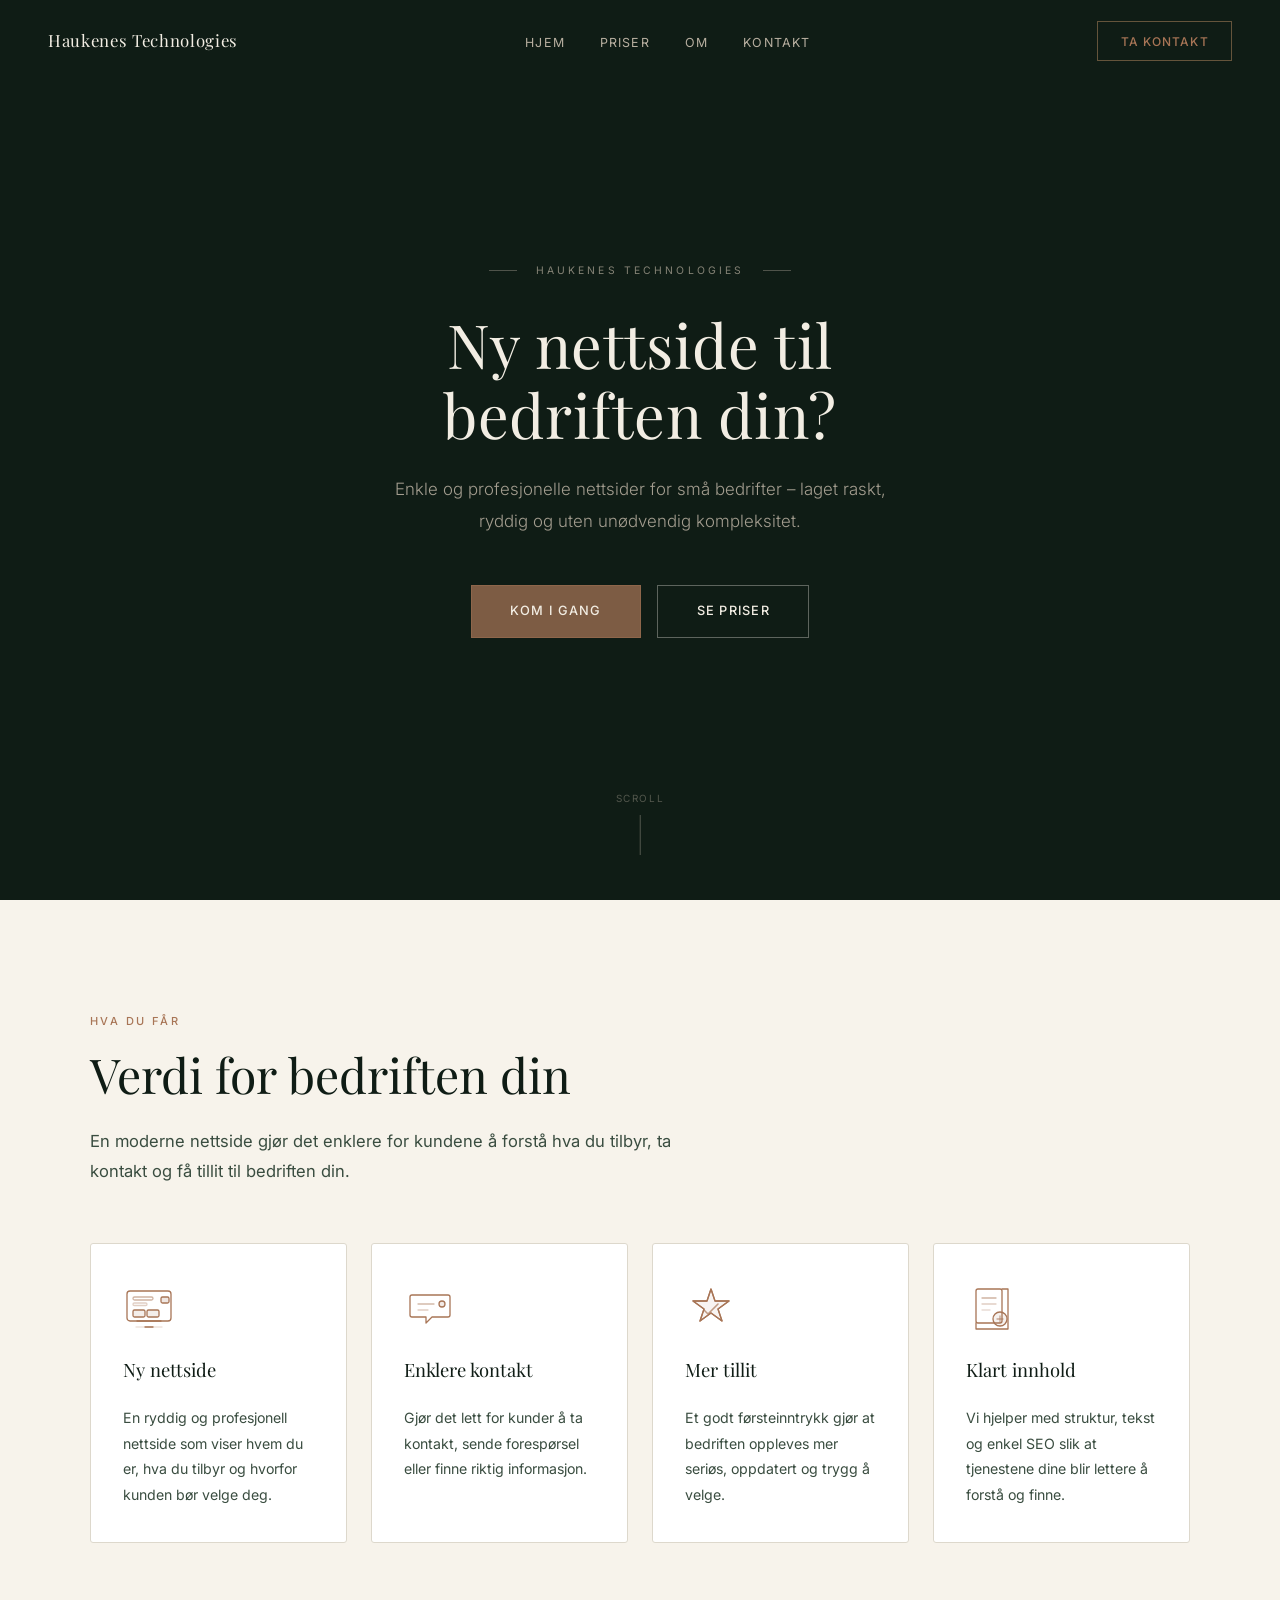
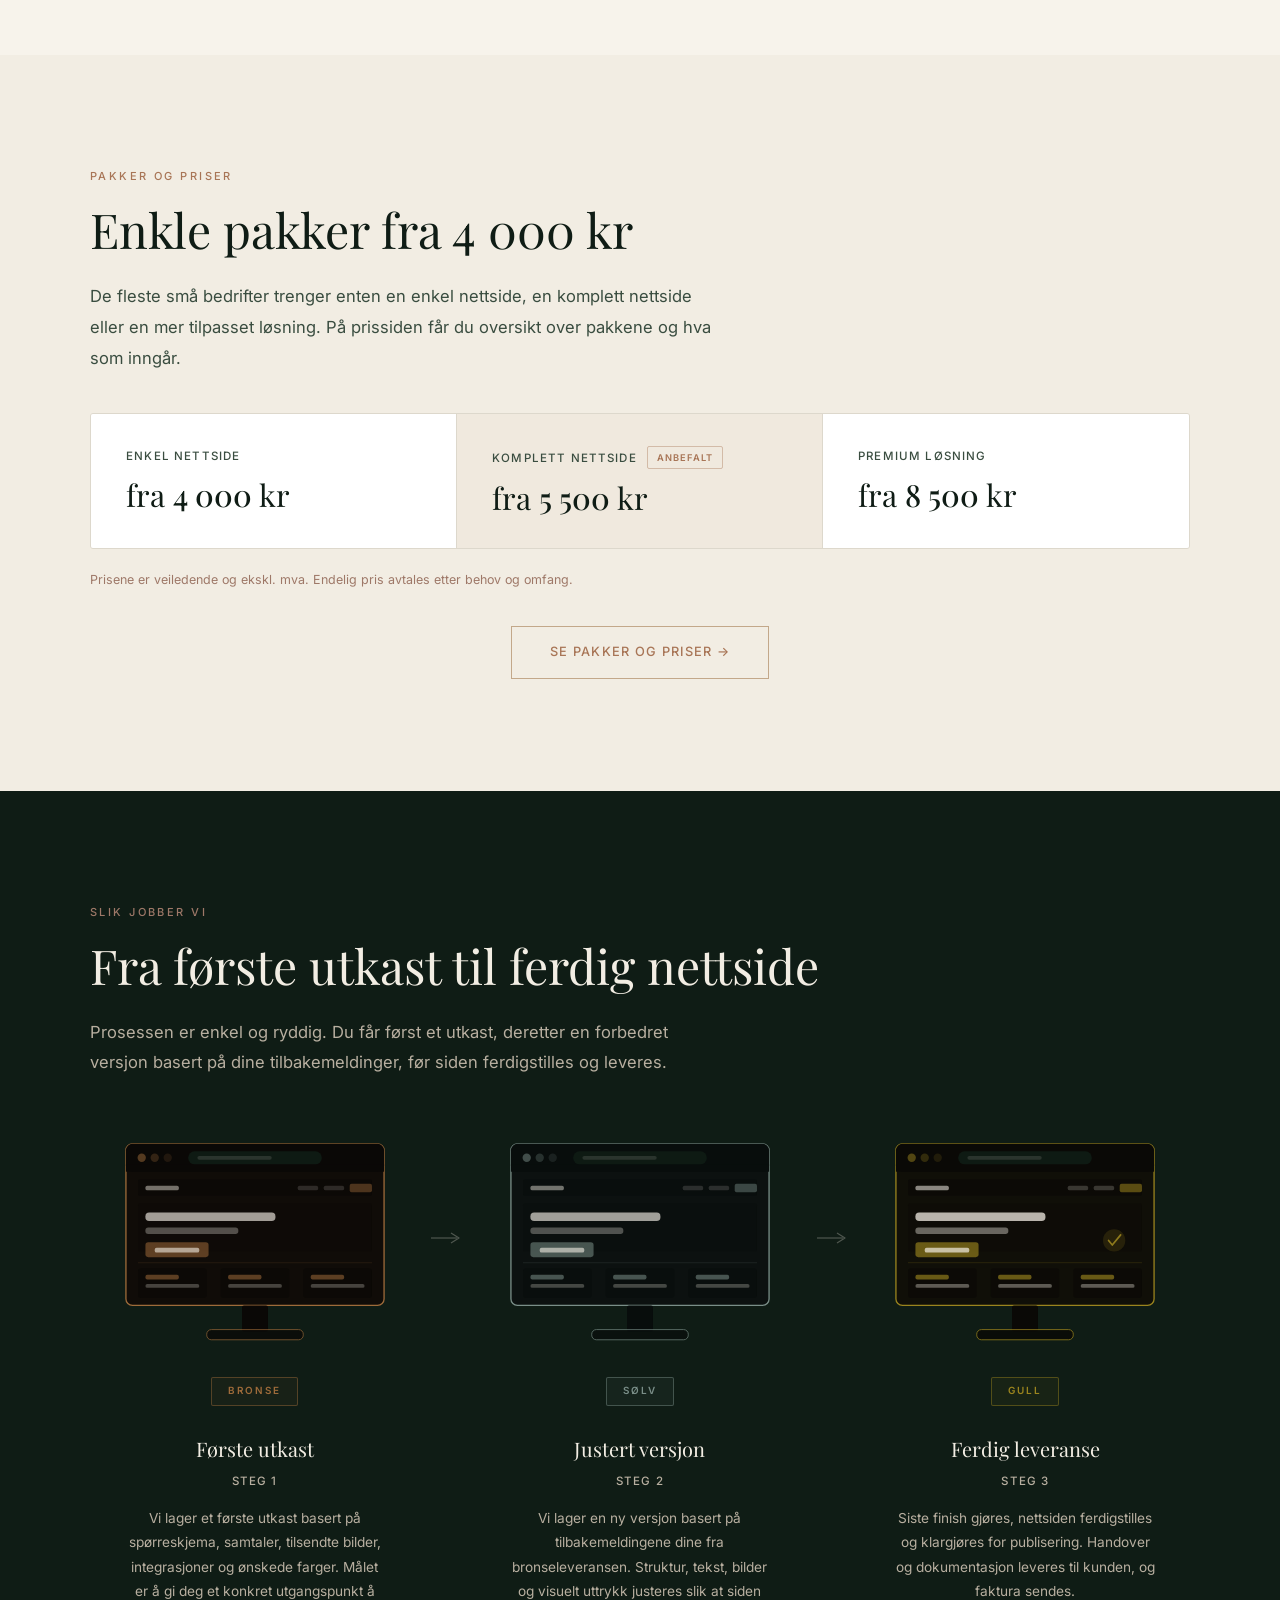
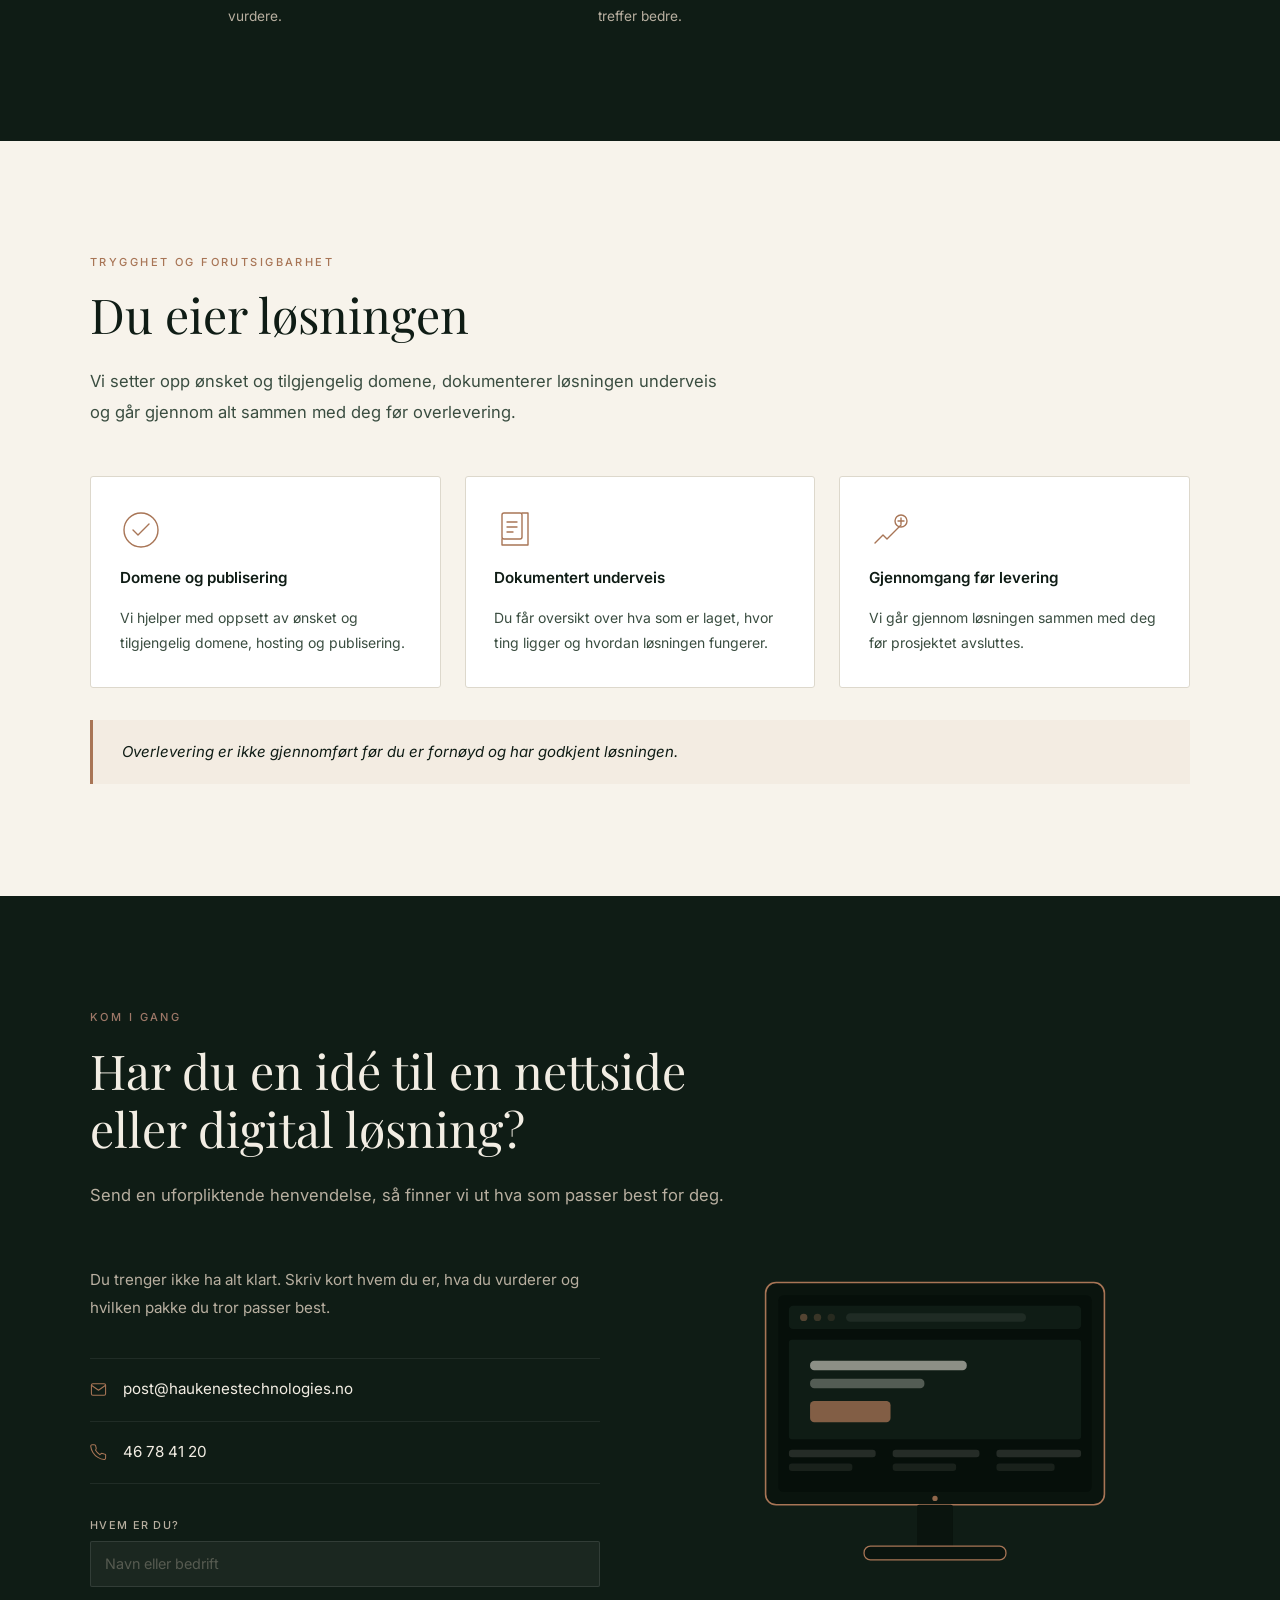
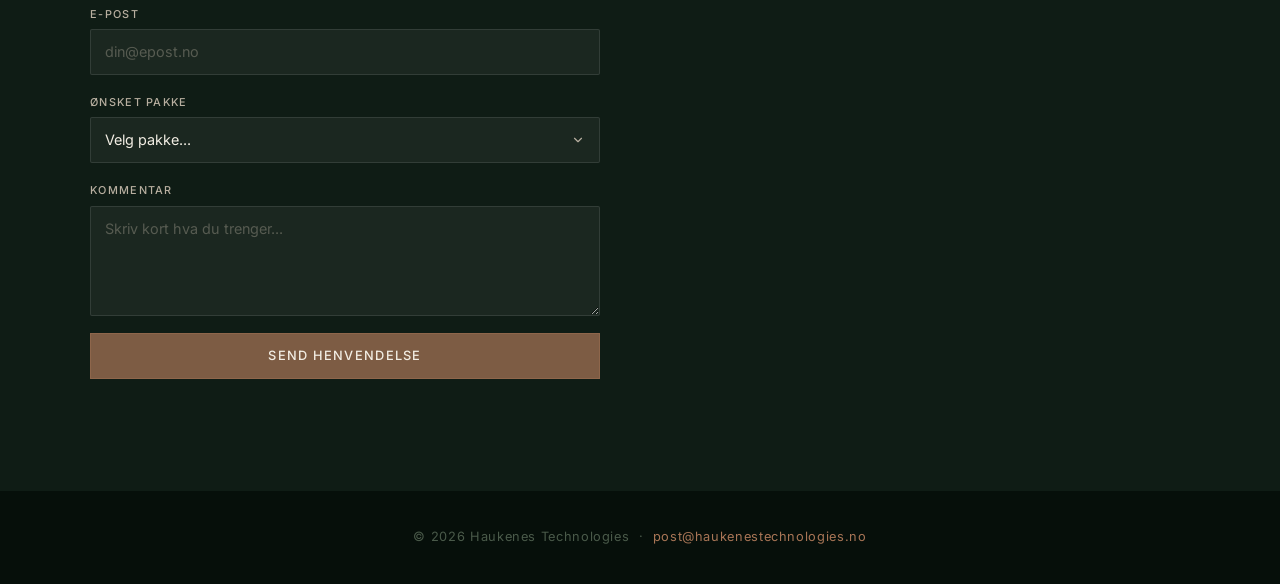
==== commit 9bf72185: "Legg til elegant brand-label i hero over hovedtittel - Ny .hero-brand med Haukenes Technologies over" ====
--- a/index.html
+++ b/index.html
@@ -53,6 +53,7 @@
     muted playsinline preload="auto" aria-hidden="true"></video>
   <div class="hero-overlay" aria-hidden="true"></div>
   <div class="hero-content">
+    <p class="hero-brand">Haukenes Technologies</p>
     <h1 class="hero-title">Ny nettside til<br>bedriften din?</h1>
     <p class="hero-sub">
       Enkle og profesjonelle nettsider for små bedrifter – laget raskt, ryddig og uten unødvendig kompleksitet.
--- a/public/style.css
+++ b/public/style.css
@@ -142,6 +142,27 @@
   text-align: center;
   padding: 0 1.5rem;
   max-width: 820px;
+}
+.hero-brand {
+  font-family: 'Inter', sans-serif;
+  font-size: 0.65rem;
+  font-weight: 400;
+  letter-spacing: 0.3em;
+  text-transform: uppercase;
+  color: rgba(184,175,160,0.7);
+  margin-bottom: 1.8rem;
+  display: flex;
+  align-items: center;
+  justify-content: center;
+  gap: 1.2rem;
+}
+.hero-brand::before,
+.hero-brand::after {
+  content: '';
+  flex-shrink: 0;
+  width: 28px;
+  height: 1px;
+  background: rgba(184,175,160,0.38);
 }
 .hero-title {
   font-family: 'Playfair Display', serif;
@@ -699,6 +720,8 @@
   .contact-monitor { display: none; }
   .assurance-grid { grid-template-columns: 1fr; }
 
+  .hero-brand { font-size: 0.58rem; letter-spacing: 0.22em; gap: 0.85rem; }
+  .hero-brand::before, .hero-brand::after { width: 20px; }
   .hero-cta { flex-direction: column; align-items: center; }
   .hero-cta a { width: 100%; max-width: 260px; text-align: center; }
 }
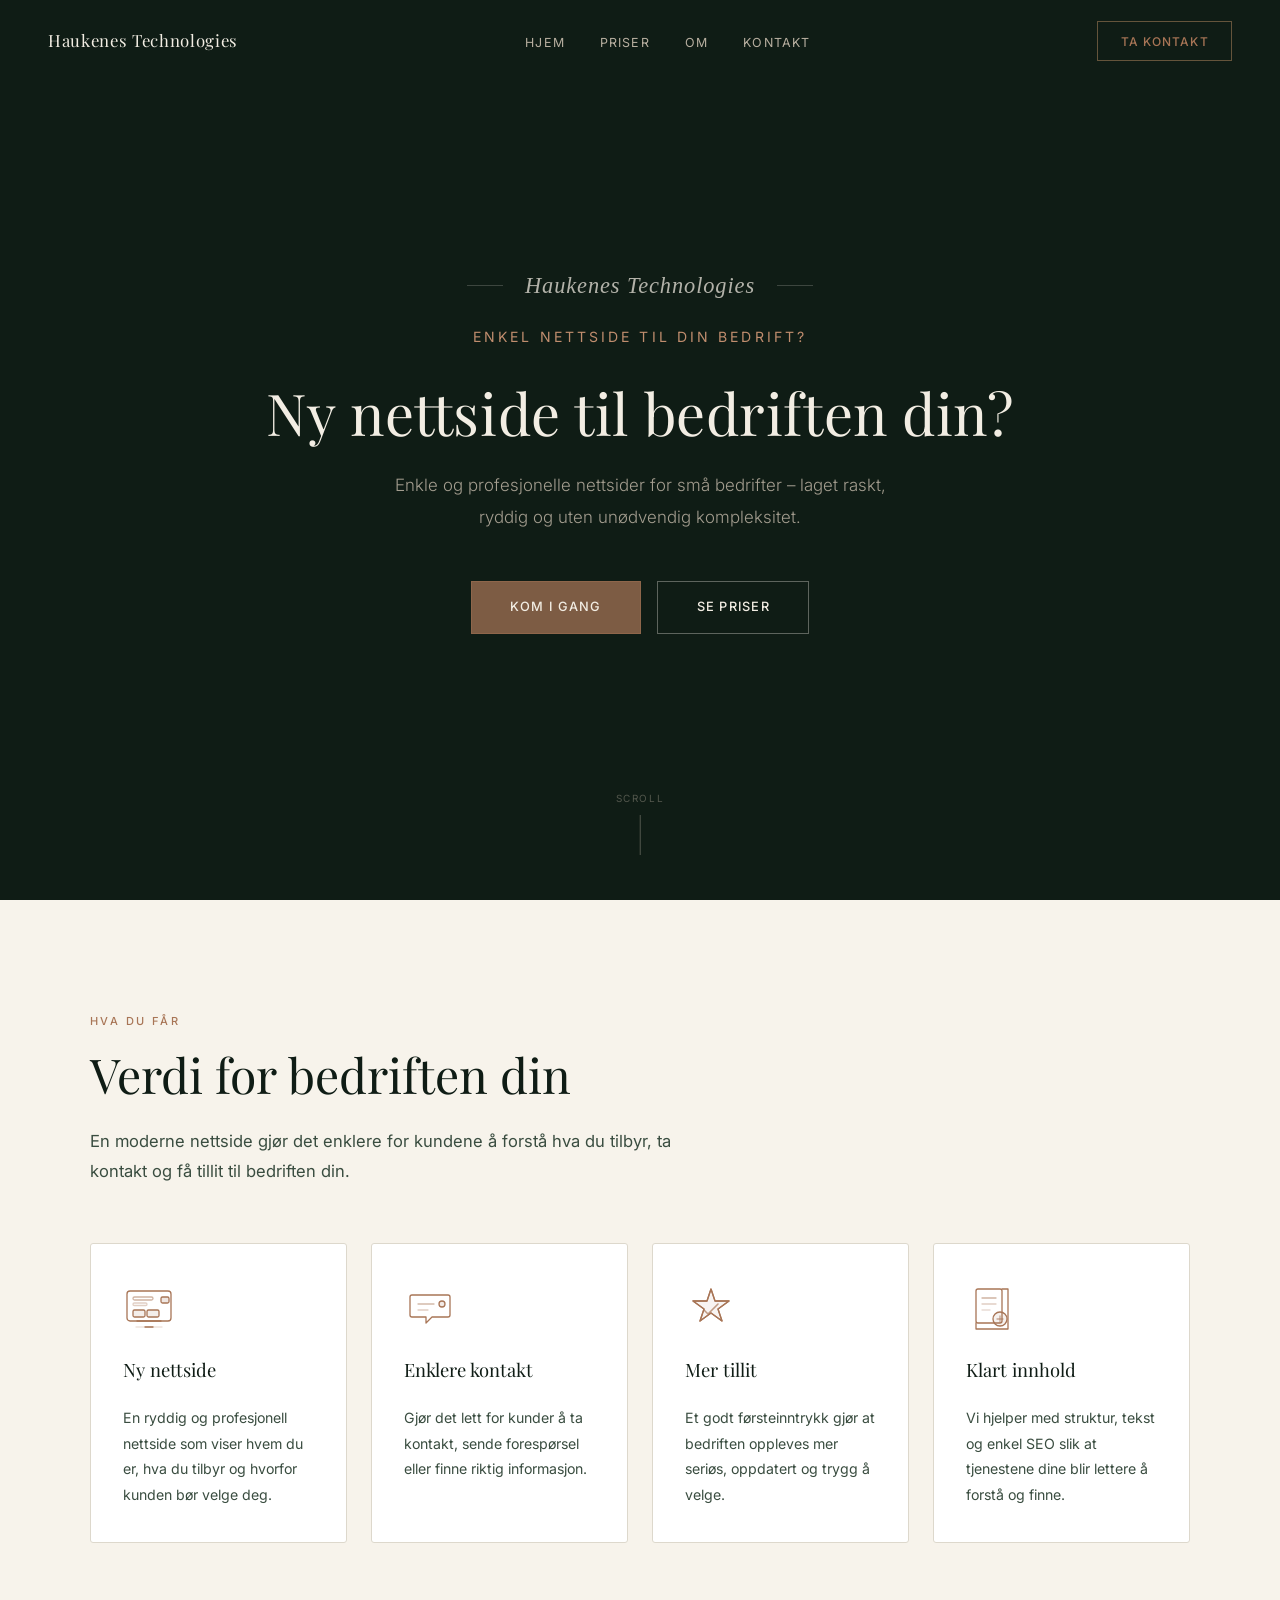
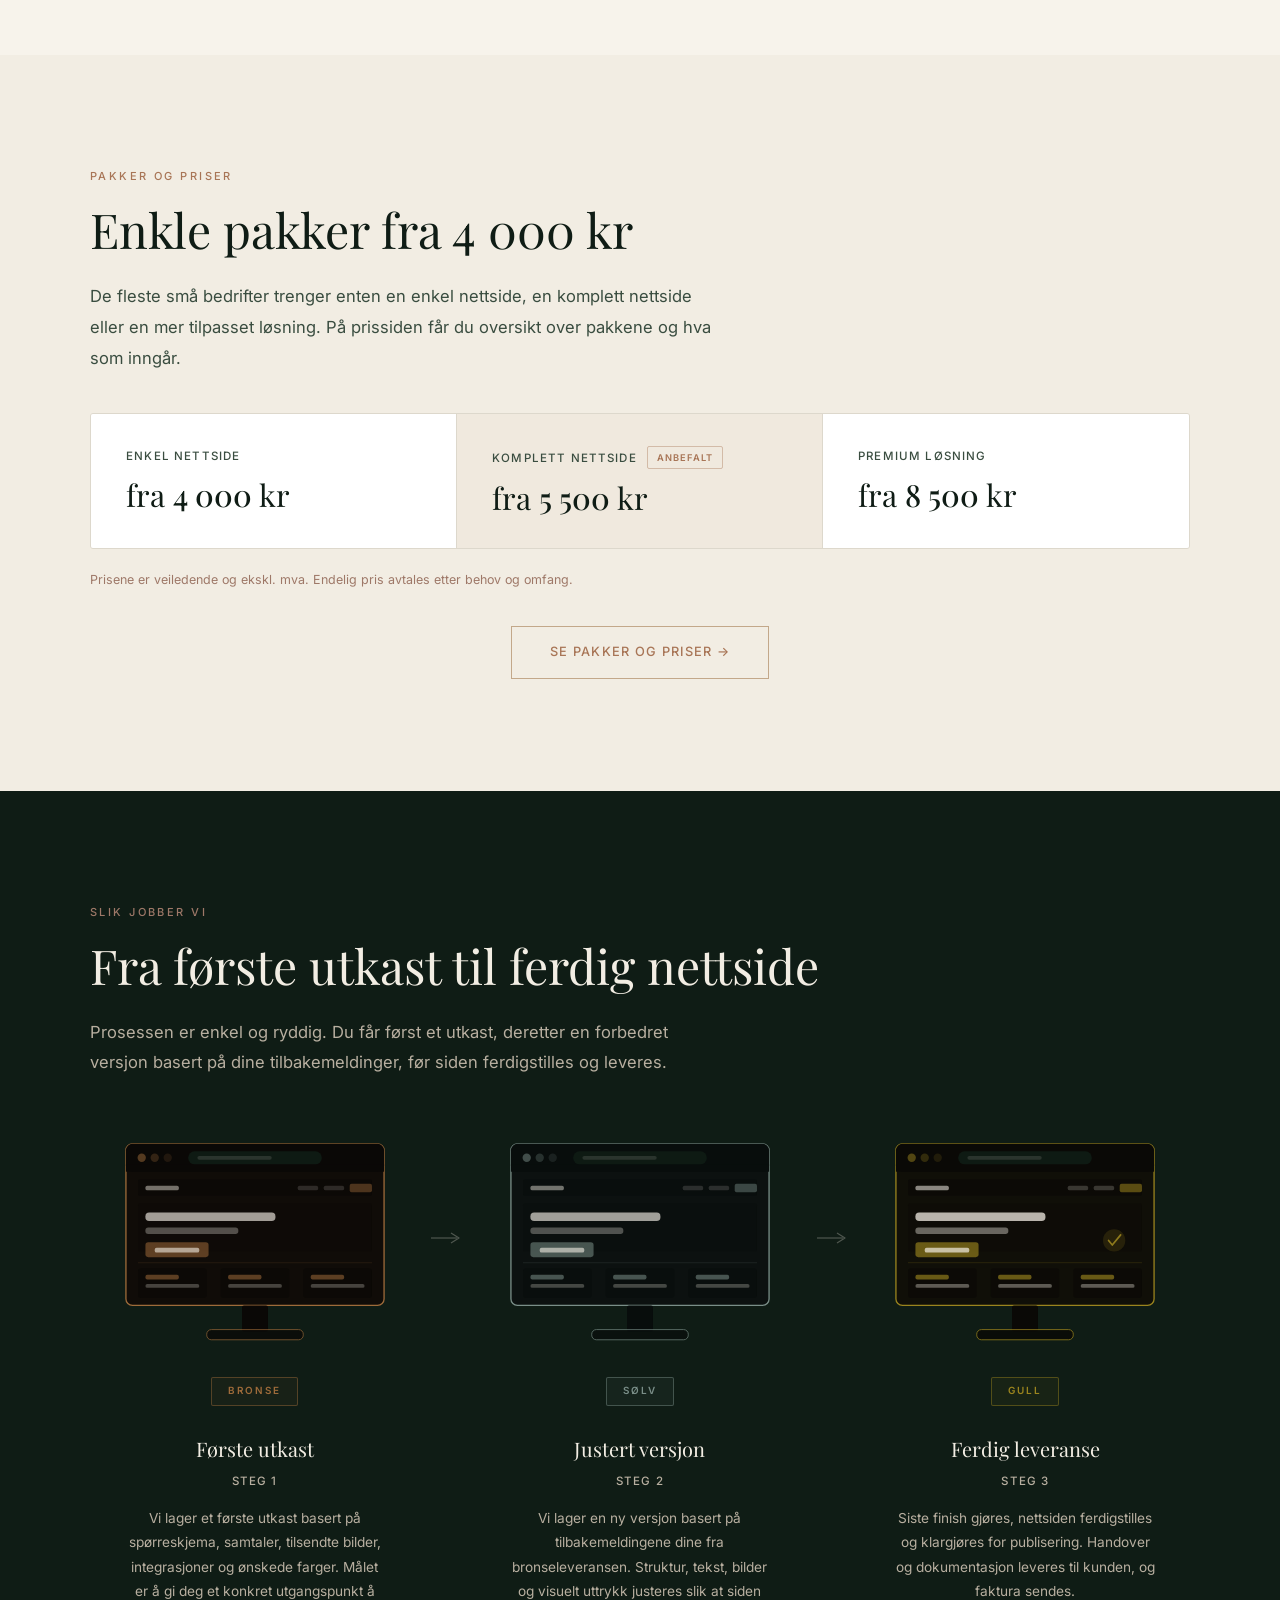
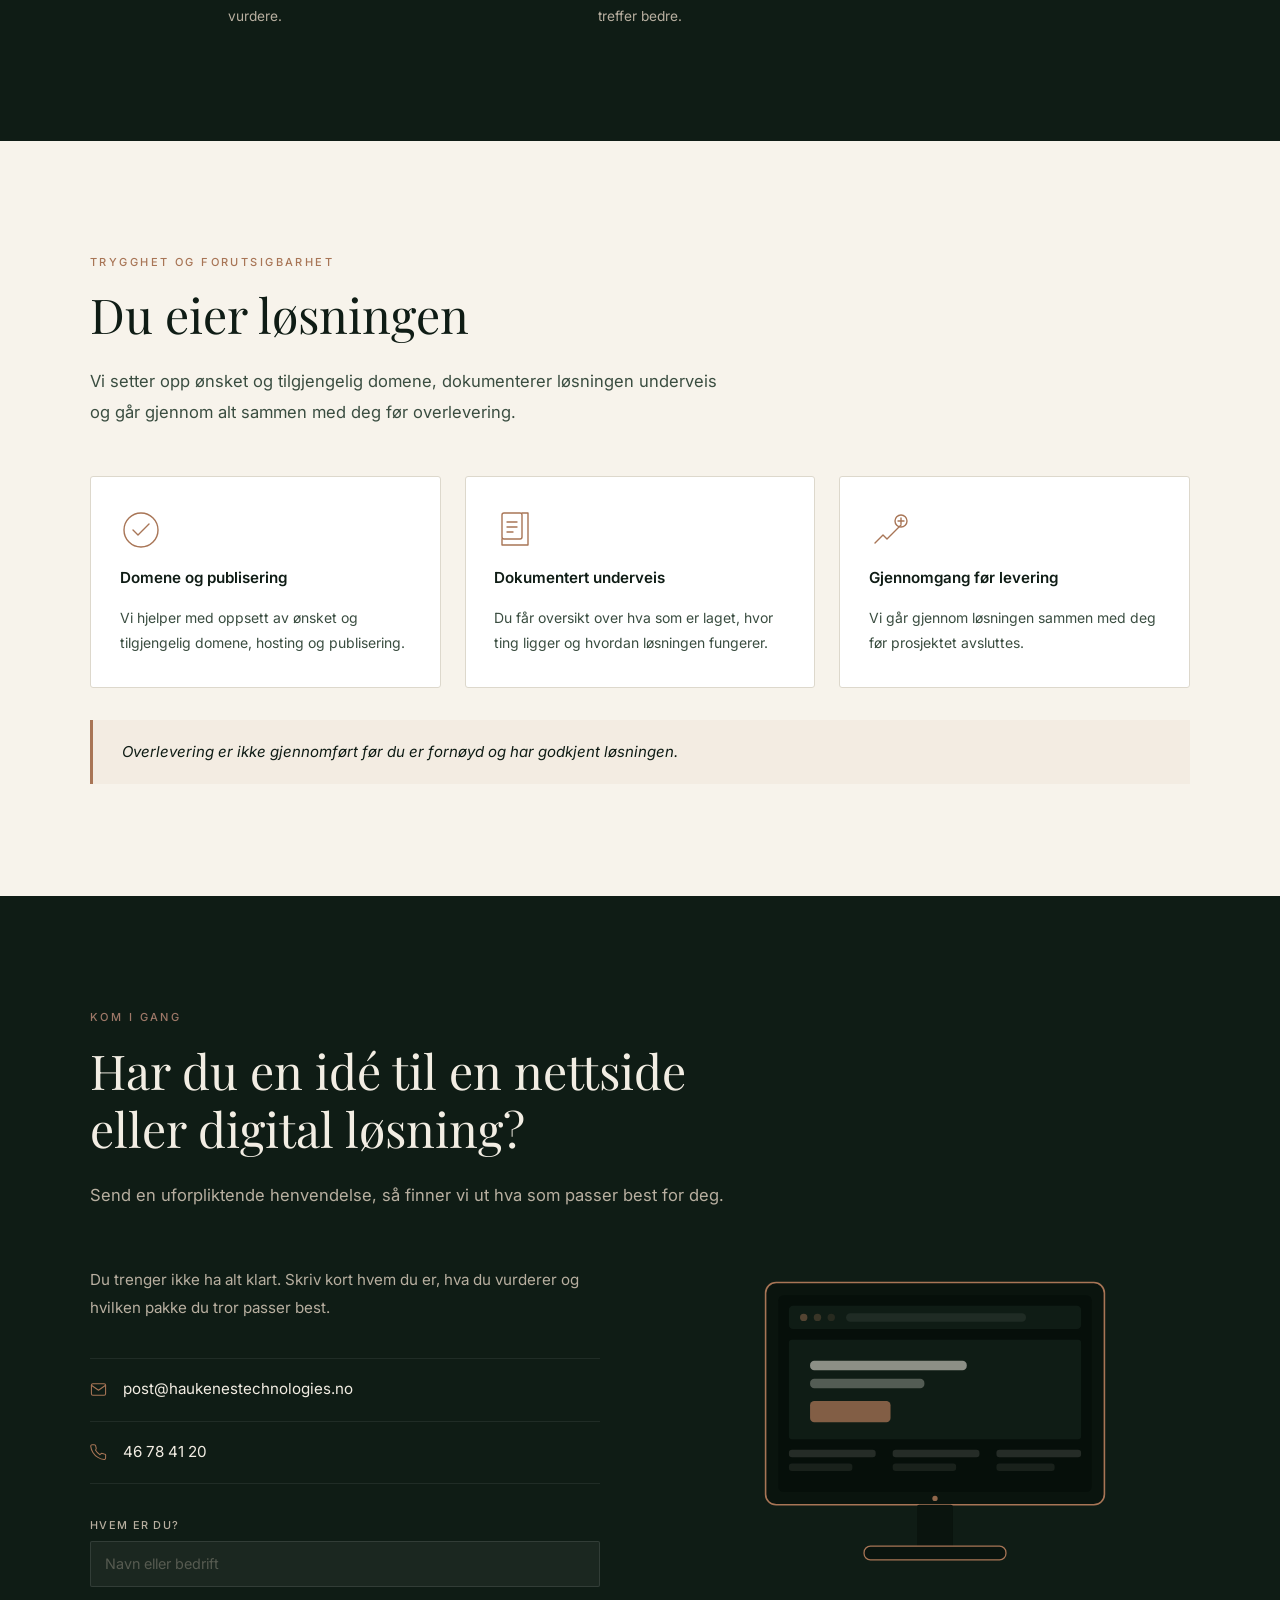
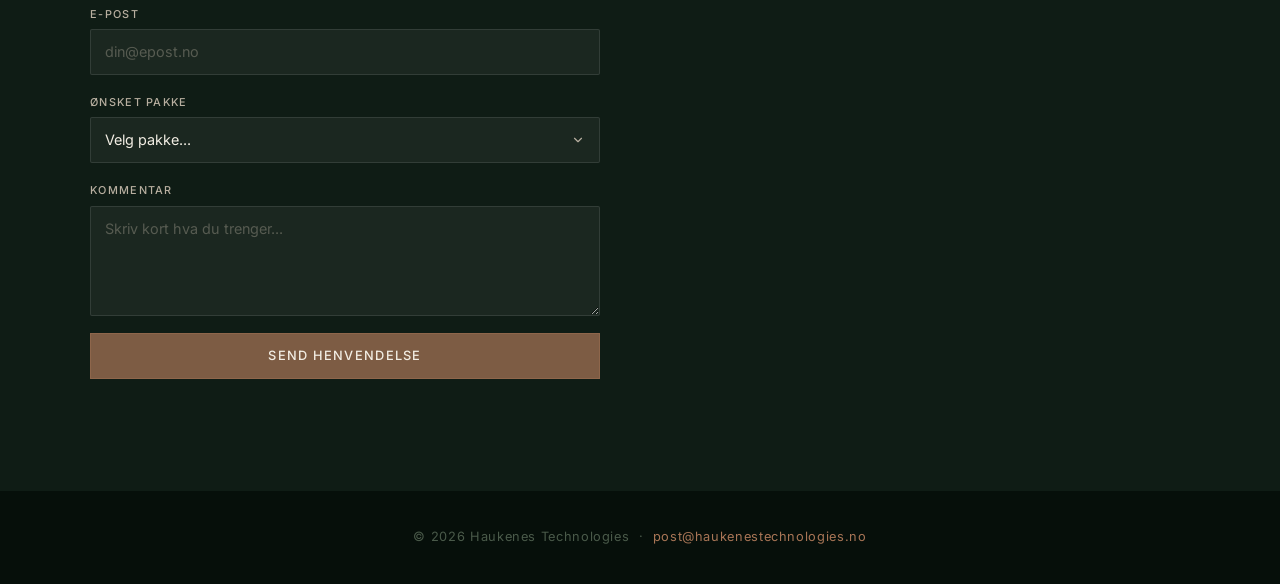
==== commit dfbe1efd: "Redesign hero: tydeligere brand, rotating typing-effekt, tittel på én linje - Haukenes Technologies:" ====
--- a/index.html
+++ b/index.html
@@ -54,7 +54,10 @@
   <div class="hero-overlay" aria-hidden="true"></div>
   <div class="hero-content">
     <p class="hero-brand">Haukenes Technologies</p>
-    <h1 class="hero-title">Ny nettside til<br>bedriften din?</h1>
+    <div class="hero-typing-wrap">
+      <span class="hero-typing" id="hero-typing">Enkel nettside til din bedrift?</span>
+    </div>
+    <h1 class="hero-title">Ny nettside til bedriften din?</h1>
     <p class="hero-sub">
       Enkle og profesjonelle nettsider for små bedrifter – laget raskt, ryddig og uten unødvendig kompleksitet.
     </p>
@@ -444,6 +447,27 @@
 </footer>
 
 <script>
+  const typingPhrases = [
+    'Enkel nettside til din bedrift?',
+    'Ny restaurantside?',
+    'Nettbutikk?',
+    'Landingsside?',
+    'Booking eller kontaktskjema?',
+    'Ny nettside til selskapet ditt?',
+  ];
+  let typingIdx = 0;
+  const typingEl = document.getElementById('hero-typing');
+  if (typingEl) {
+    setInterval(() => {
+      typingEl.classList.add('is-hidden');
+      setTimeout(() => {
+        typingIdx = (typingIdx + 1) % typingPhrases.length;
+        typingEl.textContent = typingPhrases[typingIdx];
+        typingEl.classList.remove('is-hidden');
+      }, 560);
+    }, 3800);
+  }
+
   const heroVideos = Array.from(document.querySelectorAll('.hero-video'));
   let currentVideo = 0;
   heroVideos.forEach(vid => {
--- a/public/style.css
+++ b/public/style.css
@@ -140,44 +140,64 @@
   position: relative;
   z-index: 2;
   text-align: center;
-  padding: 0 1.5rem;
-  max-width: 820px;
+  padding: 0 2rem;
+  max-width: 1100px;
 }
 .hero-brand {
-  font-family: 'Inter', sans-serif;
-  font-size: 0.65rem;
+  font-family: 'Playfair Display', serif;
+  font-size: clamp(1.05rem, 2vw, 1.4rem);
   font-weight: 400;
-  letter-spacing: 0.3em;
-  text-transform: uppercase;
-  color: rgba(184,175,160,0.7);
-  margin-bottom: 1.8rem;
+  font-style: italic;
+  letter-spacing: 0.04em;
+  color: rgba(242, 237, 227, 0.72);
+  margin-bottom: 1.2rem;
   display: flex;
   align-items: center;
   justify-content: center;
-  gap: 1.2rem;
+  gap: 1.4rem;
 }
 .hero-brand::before,
 .hero-brand::after {
   content: '';
   flex-shrink: 0;
-  width: 28px;
+  width: 36px;
   height: 1px;
-  background: rgba(184,175,160,0.38);
+  background: rgba(242, 237, 227, 0.2);
+}
+.hero-typing-wrap {
+  min-height: 1.6em;
+  margin-bottom: 1.8rem;
+  display: flex;
+  align-items: center;
+  justify-content: center;
+}
+.hero-typing {
+  font-size: clamp(0.72rem, 1.3vw, 0.88rem);
+  letter-spacing: 0.22em;
+  text-transform: uppercase;
+  color: var(--gold-light);
+  font-weight: 400;
+  transition: opacity 0.56s ease;
+  opacity: 1;
+}
+.hero-typing.is-hidden {
+  opacity: 0;
 }
 .hero-title {
   font-family: 'Playfair Display', serif;
-  font-size: clamp(2.2rem, 5vw, 3.8rem);
+  font-size: clamp(2.2rem, 4.5vw, 3.6rem);
   color: var(--beige);
   font-weight: 400;
   line-height: 1.15;
   letter-spacing: 0.01em;
   margin-bottom: 1.6rem;
+  white-space: nowrap;
 }
 .hero-sub {
   font-size: clamp(0.92rem, 1.7vw, 1.06rem);
   color: var(--gray-beige);
   font-weight: 300;
-  max-width: 520px;
+  max-width: 540px;
   margin: 0 auto 3rem;
   line-height: 1.85;
   opacity: 0.88;
@@ -720,8 +740,9 @@
   .contact-monitor { display: none; }
   .assurance-grid { grid-template-columns: 1fr; }
 
-  .hero-brand { font-size: 0.58rem; letter-spacing: 0.22em; gap: 0.85rem; }
-  .hero-brand::before, .hero-brand::after { width: 20px; }
+  .hero-brand { font-size: 0.95rem; gap: 1rem; }
+  .hero-brand::before, .hero-brand::after { width: 24px; }
+  .hero-title { white-space: normal; }
   .hero-cta { flex-direction: column; align-items: center; }
   .hero-cta a { width: 100%; max-width: 260px; text-align: center; }
 }
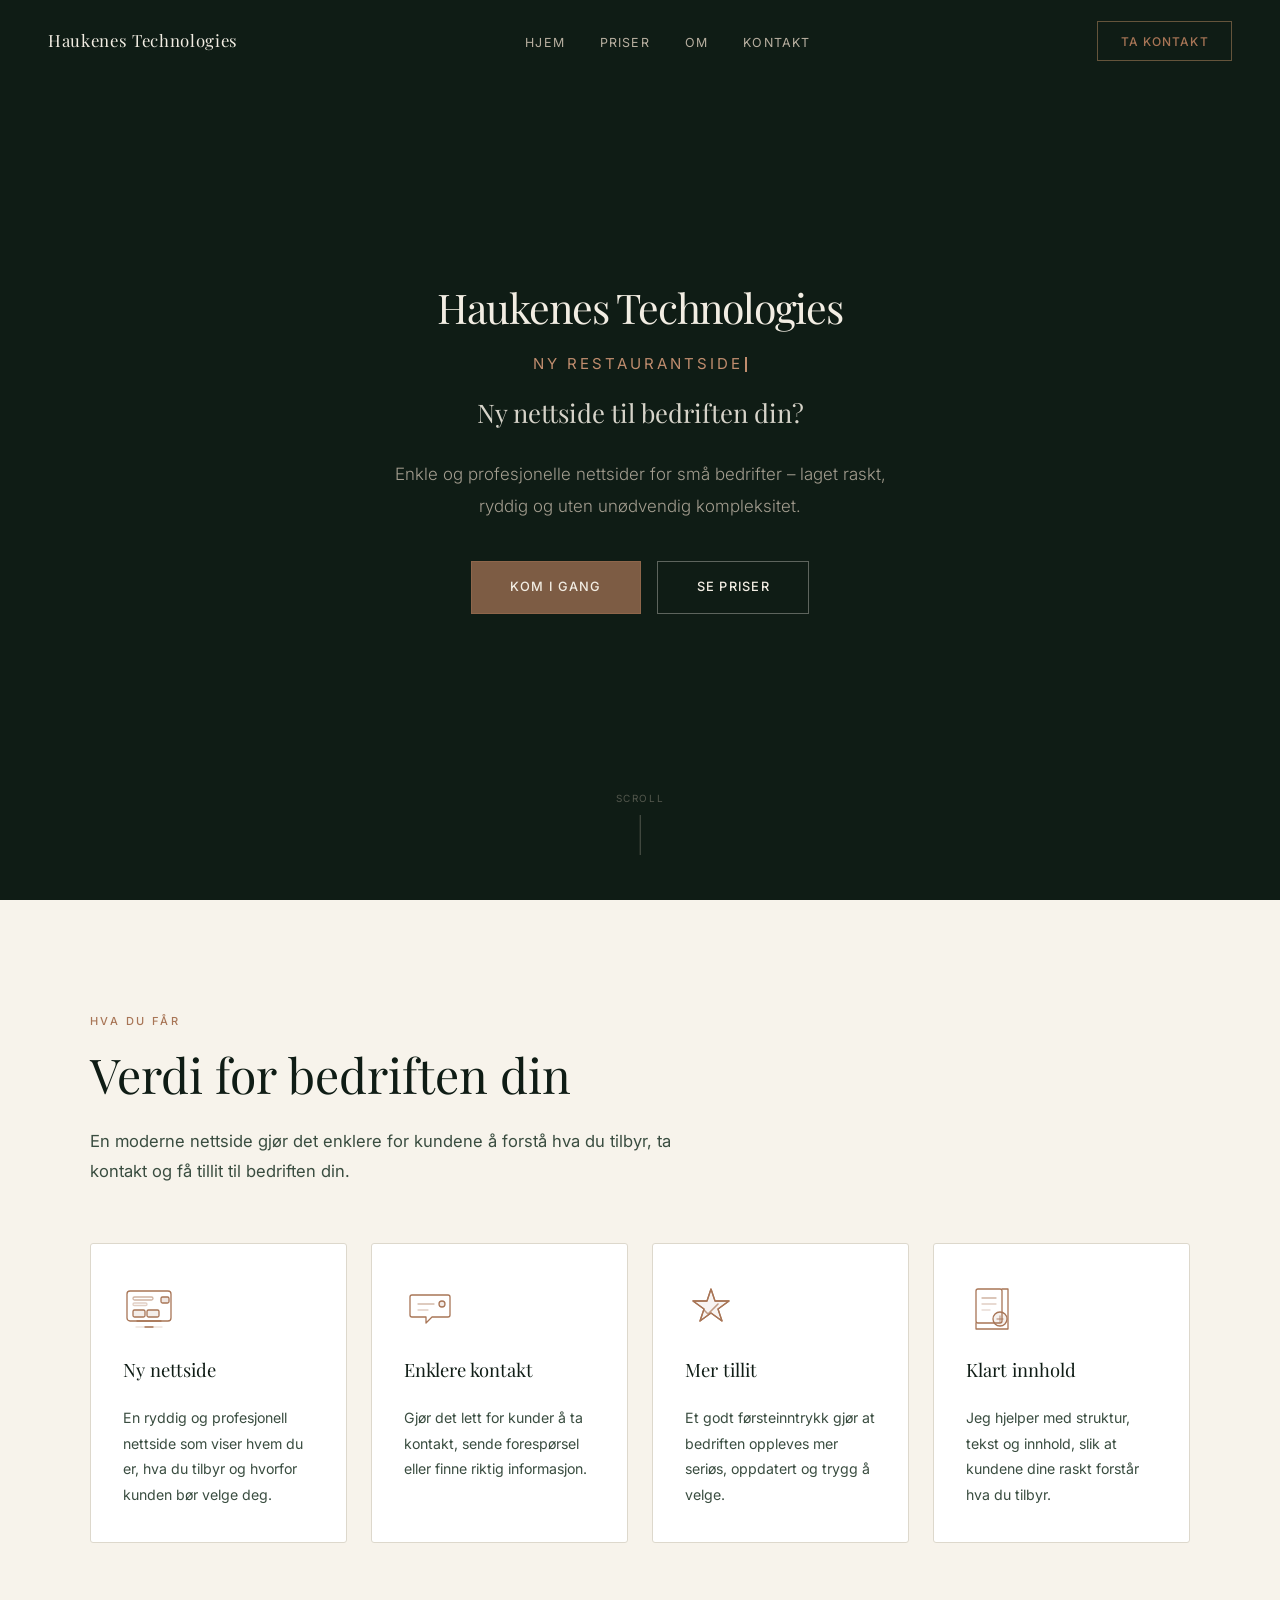
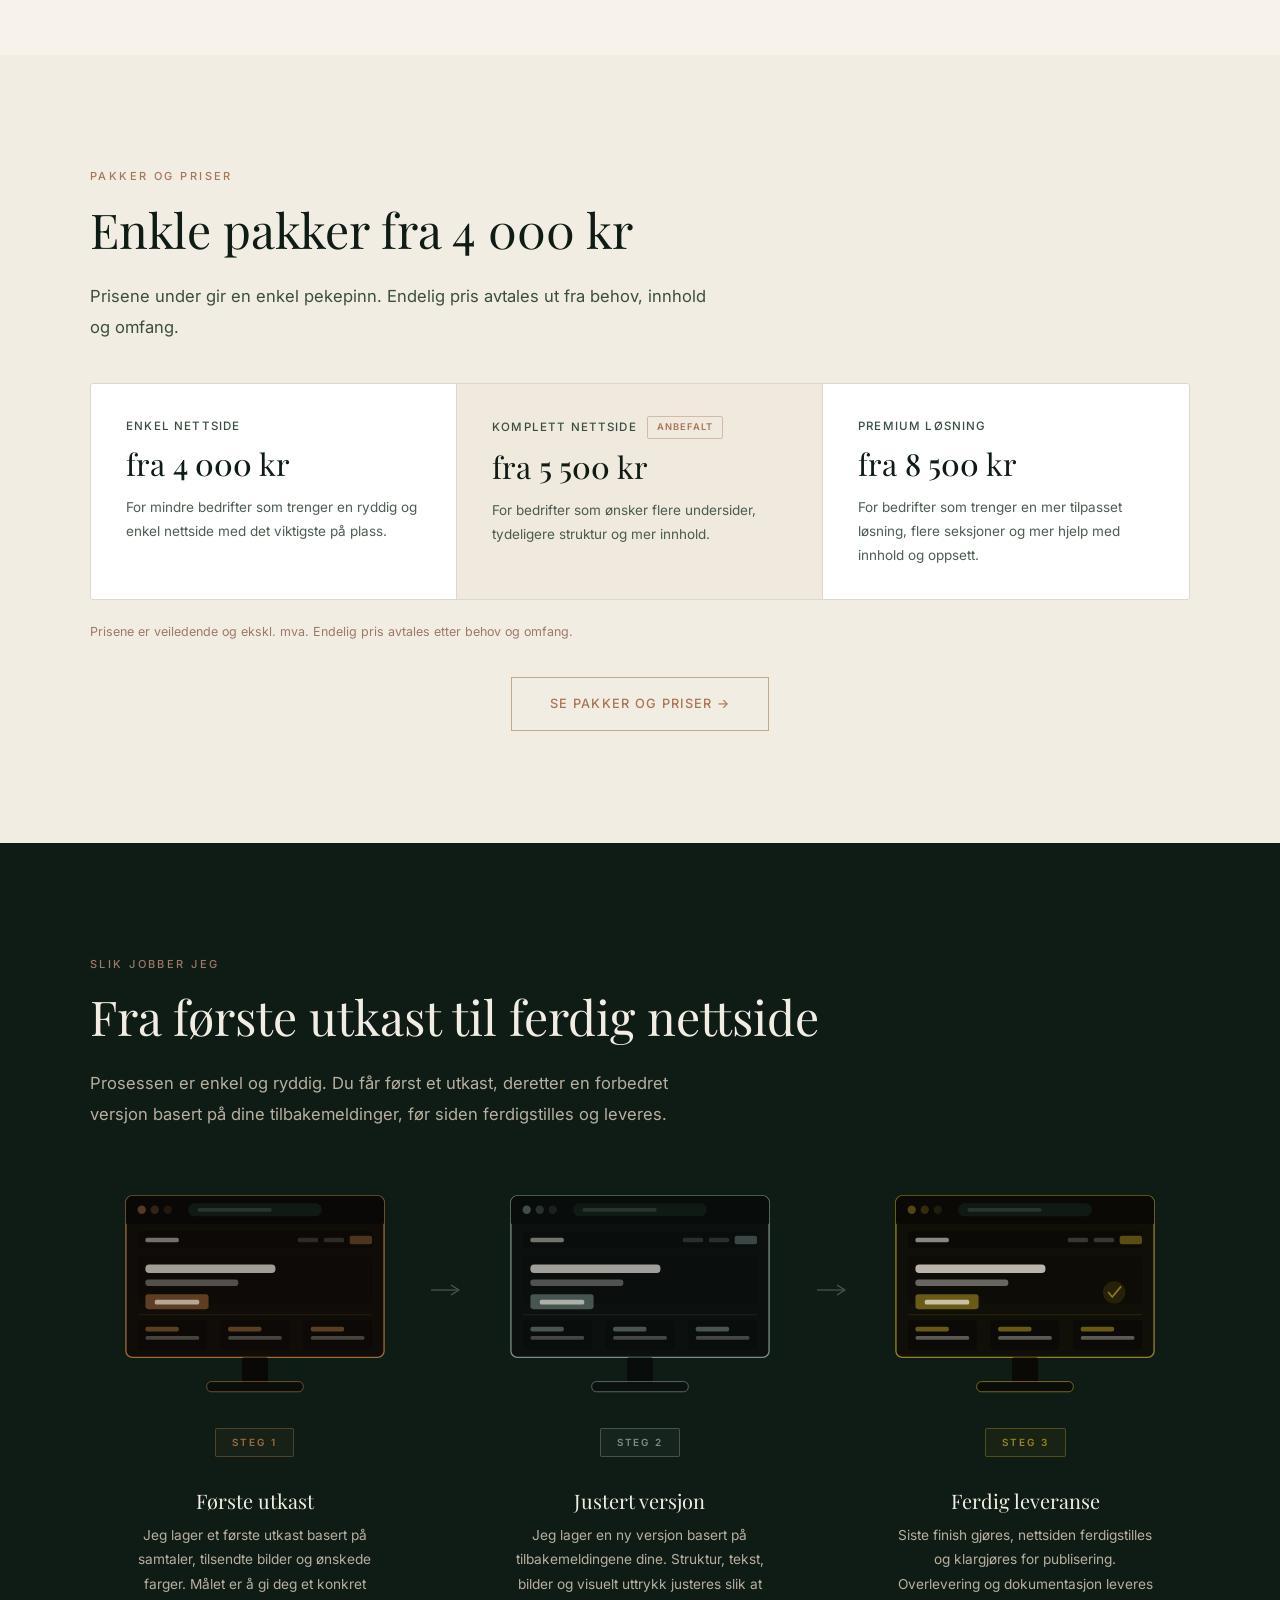
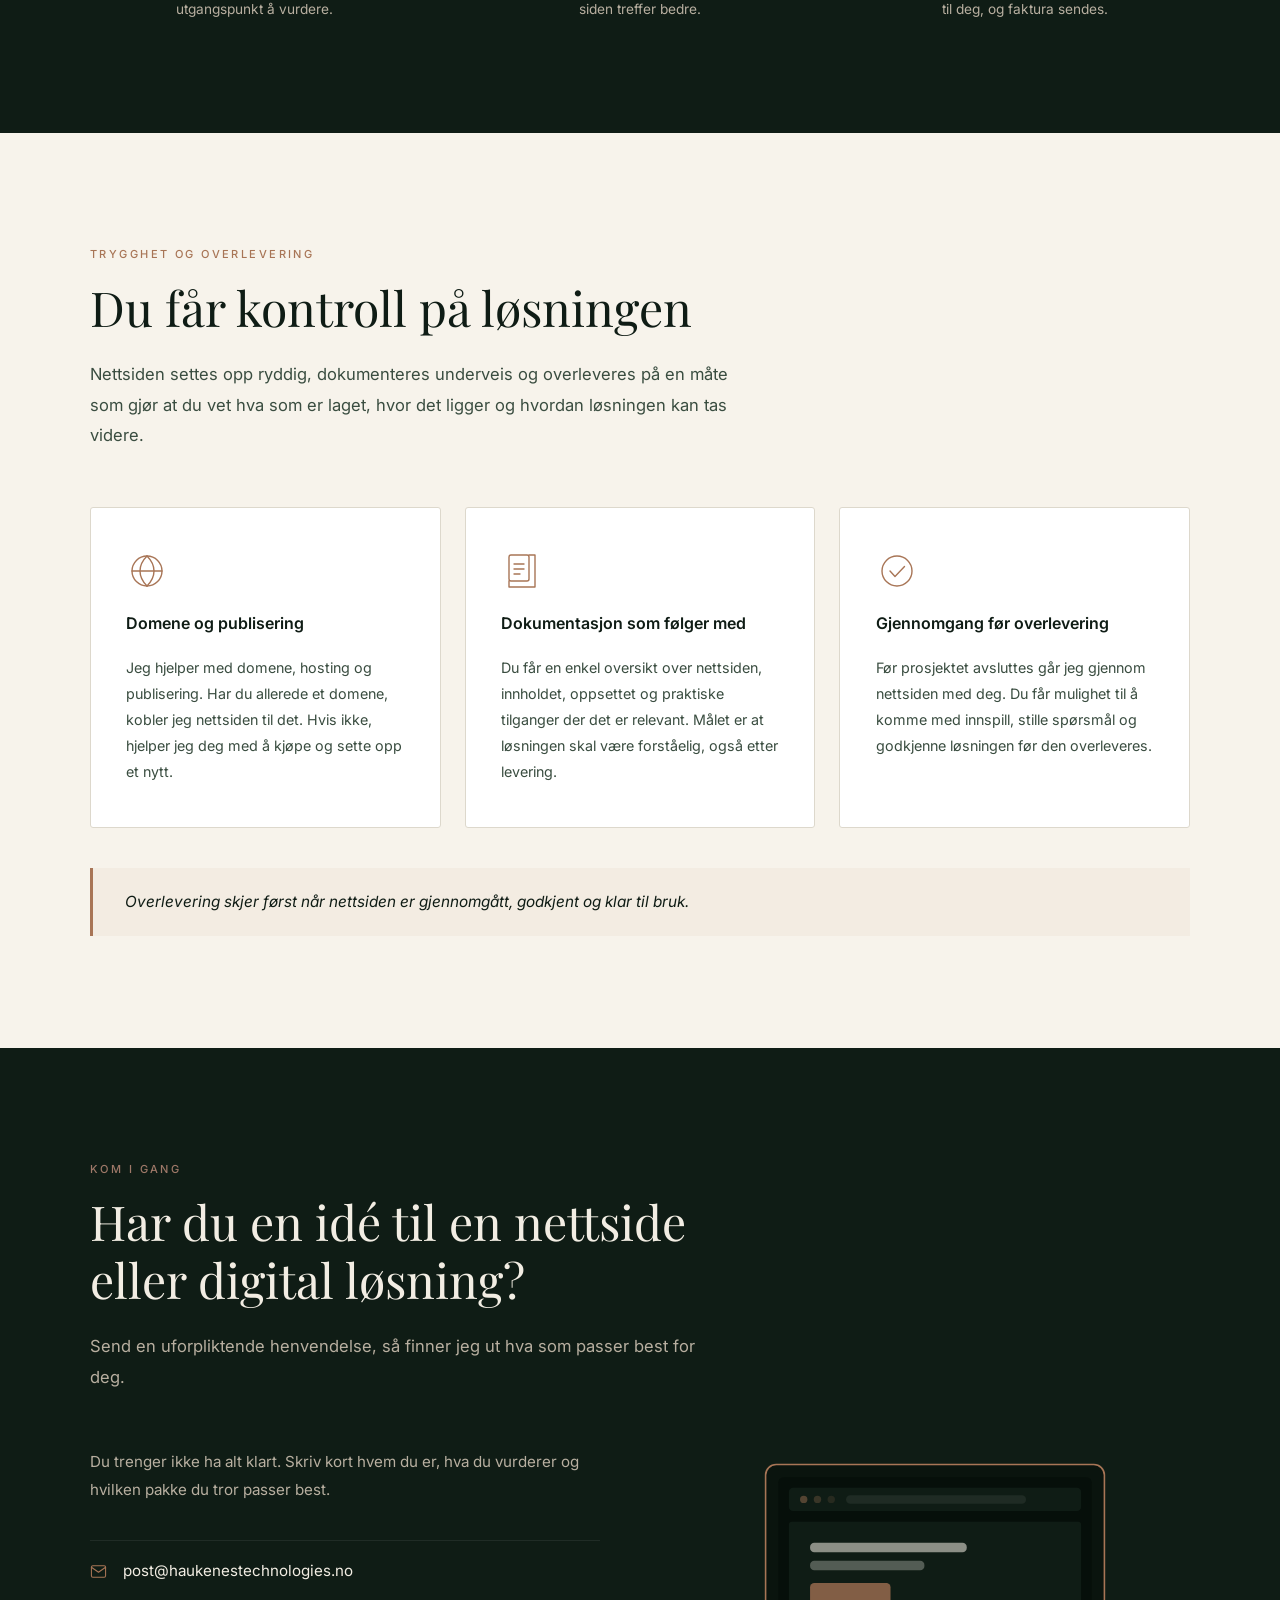
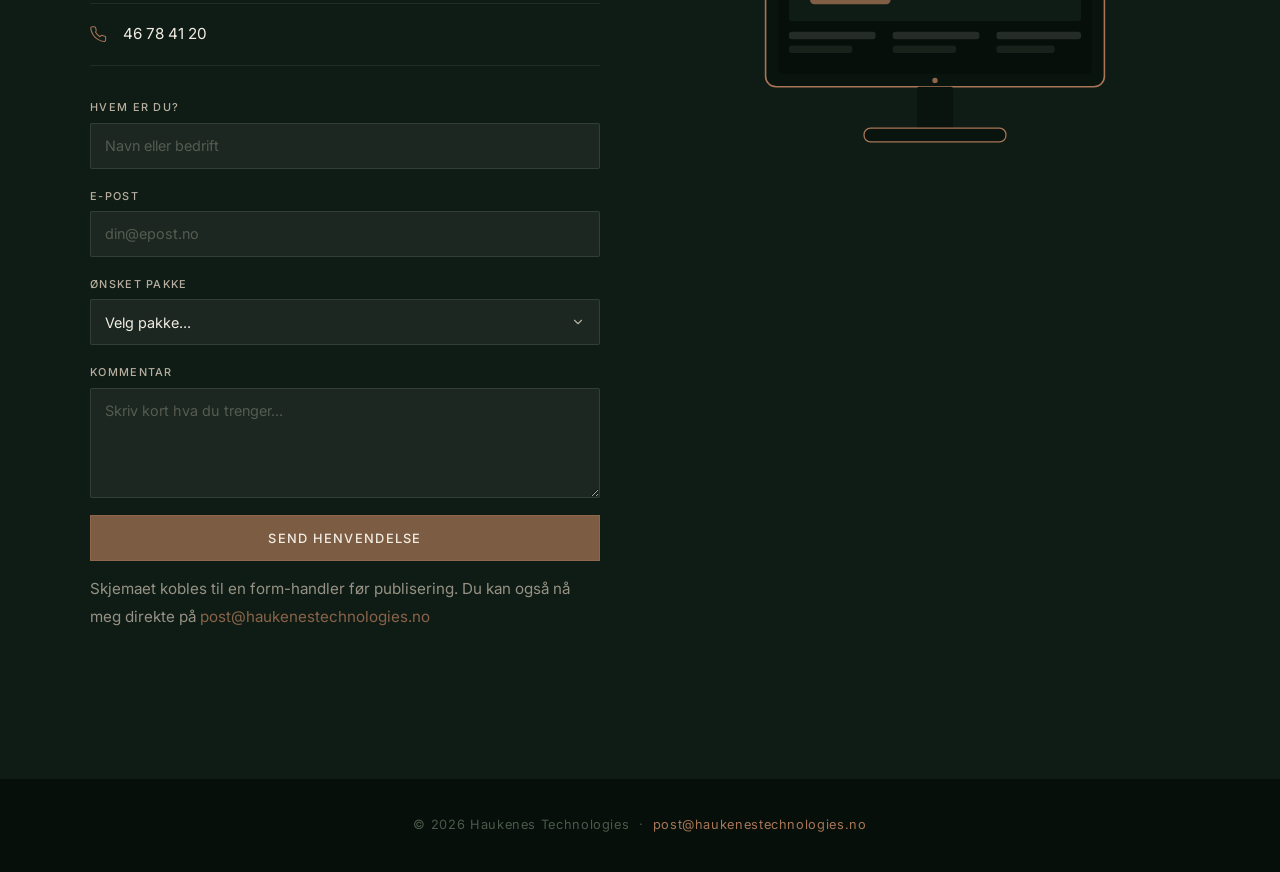
==== commit c46071ed: "Redesign hero hierarchy, kontaktside layout og stilrensing - Hero: Haukenes Technologies er nå klar " ====
--- a/index.html
+++ b/index.html
@@ -7,21 +7,22 @@
   <meta name="description" content="Enkle og profesjonelle nettsider for små bedrifter – laget raskt, ryddig og uten unødvendig kompleksitet." />
 
   <meta property="og:type"        content="website" />
-  <meta property="og:url"         content="https://haukenestech.no/" />
+  <meta property="og:url"         content="https://haukenestechnologies.no/" />
   <meta property="og:title"       content="Haukenes Technologies – Nettsider for bedrifter" />
   <meta property="og:description" content="Enkle og profesjonelle nettsider for små bedrifter." />
-  <meta property="og:image"       content="https://haukenestech.no/public/og-image.png" />
+  <meta property="og:image"       content="https://haukenestechnologies.no/public/og-image.png" />
   <meta property="og:image:width"  content="1200" />
   <meta property="og:image:height" content="630" />
   <meta name="twitter:card"        content="summary_large_image" />
   <meta name="twitter:title"       content="Haukenes Technologies – Nettsider for bedrifter" />
   <meta name="twitter:description" content="Enkle og profesjonelle nettsider for små bedrifter." />
-  <meta name="twitter:image"       content="https://haukenestech.no/public/og-image.png" />
+  <meta name="twitter:image"       content="https://haukenestechnologies.no/public/og-image.png" />
 
   <link rel="preconnect" href="https://fonts.googleapis.com" />
   <link rel="preconnect" href="https://fonts.gstatic.com" crossorigin />
   <link href="https://fonts.googleapis.com/css2?family=Inter:wght@300;400;500;600&family=Playfair+Display:ital,wght@0,400;0,500;1,400&display=swap" rel="stylesheet" />
   <link rel="stylesheet" href="public/style.css" />
+  <link rel="icon" href="data:image/svg+xml,<svg xmlns='http://www.w3.org/2000/svg' viewBox='0 0 32 32'><rect width='32' height='32' rx='4' fill='%230F1C15'/><text x='16' y='23' text-anchor='middle' font-family='Georgia,serif' font-size='22' fill='%23F2EDE3'>H</text></svg>">
 </head>
 <body>
 
@@ -53,11 +54,11 @@
     muted playsinline preload="auto" aria-hidden="true"></video>
   <div class="hero-overlay" aria-hidden="true"></div>
   <div class="hero-content">
-    <p class="hero-brand">Haukenes Technologies</p>
+    <h1 class="hero-brand">Haukenes Technologies</h1>
     <div class="hero-typing-wrap">
-      <span class="hero-typing" id="hero-typing">Enkel nettside til din bedrift?</span>
-    </div>
-    <h1 class="hero-title">Ny nettside til bedriften din?</h1>
+      <span class="hero-typing" id="hero-typing"></span><span class="hero-typing-cursor" aria-hidden="true"></span>
+    </div>
+    <p class="hero-title">Ny nettside til bedriften din?</p>
     <p class="hero-sub">
       Enkle og profesjonelle nettsider for små bedrifter – laget raskt, ryddig og uten unødvendig kompleksitet.
     </p>
@@ -126,7 +127,7 @@
           <line x1="34" y1="33" x2="34" y2="39" stroke-opacity="0.6"/>
         </svg>
         <h3>Klart innhold</h3>
-        <p>Vi hjelper med struktur, tekst og enkel SEO slik at tjenestene dine blir lettere å forstå og finne.</p>
+        <p>Jeg hjelper med struktur, tekst og innhold, slik at kundene dine raskt forstår hva du tilbyr.</p>
       </div>
 
     </div>
@@ -138,19 +139,22 @@
   <div class="container">
     <p class="section-label">Pakker og priser</p>
     <h2>Enkle pakker fra 4 000 kr</h2>
-    <p class="lead">De fleste små bedrifter trenger enten en enkel nettside, en komplett nettside eller en mer tilpasset løsning. På prissiden får du oversikt over pakkene og hva som inngår.</p>
+    <p class="lead">Prisene under gir en enkel pekepinn. Endelig pris avtales ut fra behov, innhold og omfang.</p>
     <div class="price-row">
       <div class="price-row-item">
         <div class="pri-name">Enkel nettside</div>
         <div class="pri-price">fra <strong>4 000</strong> kr</div>
+        <p class="pri-desc">For mindre bedrifter som trenger en ryddig og enkel nettside med det viktigste på plass.</p>
       </div>
       <div class="price-row-item featured">
         <div class="pri-name">Komplett nettside <span class="pri-badge">Anbefalt</span></div>
         <div class="pri-price">fra <strong>5 500</strong> kr</div>
+        <p class="pri-desc">For bedrifter som ønsker flere undersider, tydeligere struktur og mer innhold.</p>
       </div>
       <div class="price-row-item">
         <div class="pri-name">Premium løsning</div>
         <div class="pri-price">fra <strong>8 500</strong> kr</div>
+        <p class="pri-desc">For bedrifter som trenger en mer tilpasset løsning, flere seksjoner og mer hjelp med innhold og oppsett.</p>
       </div>
     </div>
     <p class="price-row-note">Prisene er veiledende og ekskl. mva. Endelig pris avtales etter behov og omfang.</p>
@@ -163,7 +167,7 @@
 <!-- PROCESS -->
 <section id="process">
   <div class="container">
-    <p class="section-label">Slik jobber vi</p>
+    <p class="section-label">Slik jobber jeg</p>
     <h2>Fra første utkast til ferdig nettside</h2>
     <p class="lead">Prosessen er enkel og ryddig. Du får først et utkast, deretter en forbedret versjon basert på dine tilbakemeldinger, før siden ferdigstilles og leveres.</p>
 
@@ -203,11 +207,10 @@
           <rect x="126" y="176" width="28" height="28" rx="2" fill="#0A0806"/>
           <rect x="88" y="202" width="104" height="11" rx="5" fill="#0A0806" stroke="#9E6B3A" stroke-width="1" opacity="0.7"/>
         </svg>
-        <span class="tier-badge">Bronse</span>
+        <span class="tier-badge">Steg 1</span>
         <div class="tier-info">
           <h3>Første utkast</h3>
-          <h4>Steg 1</h4>
-          <p>Vi lager et første utkast basert på spørreskjema, samtaler, tilsendte bilder, integrasjoner og ønskede farger. Målet er å gi deg et konkret utgangspunkt å vurdere.</p>
+          <p>Jeg lager et første utkast basert på samtaler, tilsendte bilder og ønskede farger. Målet er å gi deg et konkret utgangspunkt å vurdere.</p>
         </div>
       </div>
 
@@ -253,11 +256,10 @@
           <rect x="126" y="176" width="28" height="28" rx="2" fill="#080D0C"/>
           <rect x="88" y="202" width="104" height="11" rx="5" fill="#080D0C" stroke="#7A8E88" stroke-width="1" opacity="0.7"/>
         </svg>
-        <span class="tier-badge">Sølv</span>
+        <span class="tier-badge">Steg 2</span>
         <div class="tier-info">
           <h3>Justert versjon</h3>
-          <h4>Steg 2</h4>
-          <p>Vi lager en ny versjon basert på tilbakemeldingene dine fra bronseleveransen. Struktur, tekst, bilder og visuelt uttrykk justeres slik at siden treffer bedre.</p>
+          <p>Jeg lager en ny versjon basert på tilbakemeldingene dine. Struktur, tekst, bilder og visuelt uttrykk justeres slik at siden treffer bedre.</p>
         </div>
       </div>
 
@@ -305,11 +307,10 @@
           <rect x="126" y="176" width="28" height="28" rx="2" fill="#0A0906"/>
           <rect x="88" y="202" width="104" height="11" rx="5" fill="#0A0906" stroke="#9A841E" stroke-width="1" opacity="0.8"/>
         </svg>
-        <span class="tier-badge">Gull</span>
+        <span class="tier-badge">Steg 3</span>
         <div class="tier-info">
           <h3>Ferdig leveranse</h3>
-          <h4>Steg 3</h4>
-          <p>Siste finish gjøres, nettsiden ferdigstilles og klargjøres for publisering. Handover og dokumentasjon leveres til kunden, og faktura sendes.</p>
+          <p>Siste finish gjøres, nettsiden ferdigstilles og klargjøres for publisering. Overlevering og dokumentasjon leveres til deg, og faktura sendes.</p>
         </div>
       </div>
 
@@ -320,45 +321,45 @@
 <!-- HANDOVER -->
 <section id="handover">
   <div class="container">
-    <p class="section-label">Trygghet og forutsigbarhet</p>
-    <h2>Du eier løsningen</h2>
-    <p class="lead">Vi setter opp ønsket og tilgjengelig domene, dokumenterer løsningen underveis og går gjennom alt sammen med deg før overlevering.</p>
+    <p class="section-label">Trygghet og overlevering</p>
+    <h2>Du får kontroll på løsningen</h2>
+    <p class="lead">Nettsiden settes opp ryddig, dokumenteres underveis og overleveres på en måte som gjør at du vet hva som er laget, hvor det ligger og hvordan løsningen kan tas videre.</p>
     <div class="assurance-grid">
 
       <div class="assurance-card">
         <svg class="assurance-icon" viewBox="0 0 42 42" fill="none" stroke="currentColor" stroke-width="1.4" stroke-linecap="round" stroke-linejoin="round" aria-hidden="true">
-          <circle cx="21" cy="21" r="17"/>
-          <path d="M13 21 l5 5 l11-11"/>
+          <circle cx="21" cy="21" r="15"/>
+          <line x1="6" y1="21" x2="36" y2="21"/>
+          <path d="M21 6c-4.5 4.5-7 9.5-7 15s2.5 10.5 7 15"/>
+          <path d="M21 6c4.5 4.5 7 9.5 7 15s-2.5 10.5-7 15"/>
         </svg>
         <h4>Domene og publisering</h4>
-        <p>Vi hjelper med oppsett av ønsket og tilgjengelig domene, hosting og publisering.</p>
+        <p>Jeg hjelper med domene, hosting og publisering. Har du allerede et domene, kobler jeg nettsiden til det. Hvis ikke, hjelper jeg deg med å kjøpe og sette opp et nytt.</p>
       </div>
 
       <div class="assurance-card">
         <svg class="assurance-icon" viewBox="0 0 42 42" fill="none" stroke="currentColor" stroke-width="1.4" stroke-linecap="round" stroke-linejoin="round" aria-hidden="true">
-          <rect x="8" y="4" width="20" height="26" rx="2"/>
-          <polyline points="28 4 34 4 34 36 8 36 8 30"/>
-          <line x1="13" y1="13" x2="23" y2="13"/>
-          <line x1="13" y1="18" x2="23" y2="18"/>
-          <line x1="13" y1="23" x2="19" y2="23"/>
-        </svg>
-        <h4>Dokumentert underveis</h4>
-        <p>Du får oversikt over hva som er laget, hvor ting ligger og hvordan løsningen fungerer.</p>
+          <rect x="8" y="5" width="20" height="26" rx="2"/>
+          <polyline points="28 5 34 5 34 37 8 37 8 31"/>
+          <line x1="13" y1="14" x2="23" y2="14"/>
+          <line x1="13" y1="19" x2="23" y2="19"/>
+          <line x1="13" y1="24" x2="19" y2="24"/>
+        </svg>
+        <h4>Dokumentasjon som følger med</h4>
+        <p>Du får en enkel oversikt over nettsiden, innholdet, oppsettet og praktiske tilganger der det er relevant. Målet er at løsningen skal være forståelig, også etter levering.</p>
       </div>
 
       <div class="assurance-card">
         <svg class="assurance-icon" viewBox="0 0 42 42" fill="none" stroke="currentColor" stroke-width="1.4" stroke-linecap="round" stroke-linejoin="round" aria-hidden="true">
-          <path d="M6 34 l8-8 m0 0 l4 4 m0 0 l14-14"/>
-          <circle cx="32" cy="12" r="6"/>
-          <line x1="32" y1="9" x2="32" y2="15"/>
-          <line x1="29" y1="12" x2="35" y2="12"/>
-        </svg>
-        <h4>Gjennomgang før levering</h4>
-        <p>Vi går gjennom løsningen sammen med deg før prosjektet avsluttes.</p>
-      </div>
-
-    </div>
-    <p class="assurance-note">Overlevering er ikke gjennomført før du er fornøyd og har godkjent løsningen.</p>
+          <circle cx="21" cy="21" r="15"/>
+          <path d="M14 21 l5 5.5 l9.5-10"/>
+        </svg>
+        <h4>Gjennomgang før overlevering</h4>
+        <p>Før prosjektet avsluttes går jeg gjennom nettsiden med deg. Du får mulighet til å komme med innspill, stille spørsmål og godkjenne løsningen før den overleveres.</p>
+      </div>
+
+    </div>
+    <p class="assurance-note">Overlevering skjer først når nettsiden er gjennomgått, godkjent og klar til bruk.</p>
   </div>
 </section>
 
@@ -367,7 +368,7 @@
   <div class="container">
     <p class="section-label">Kom i gang</p>
     <h2>Har du en idé til en nettside<br>eller digital løsning?</h2>
-    <p class="lead">Send en uforpliktende henvendelse, så finner vi ut hva som passer best for deg.</p>
+    <p class="lead">Send en uforpliktende henvendelse, så finner jeg ut hva som passer best for deg.</p>
     <div class="contact-grid">
       <div class="contact-left">
         <p>Du trenger ikke ha alt klart. Skriv kort hvem du er, hva du vurderer og hvilken pakke du tror passer best.</p>
@@ -383,8 +384,8 @@
           </svg>
           <a href="tel:+4746784120">46 78 41 20</a>
         </div>
-        <!-- Sett inn form action når form-handler er klar (f.eks. Formspree: action="https://formspree.io/f/din-id") -->
-        <form class="contact-form" action="mailto:post@haukenestechnologies.no" method="POST" enctype="text/plain">
+        <!-- TODO: Bytt REPLACE_ME med din Formspree ID (formspree.io/f/<ID>) -->
+        <form class="contact-form" action="https://formspree.io/f/REPLACE_ME" method="POST">
           <div class="form-group">
             <label for="idx-name">Hvem er du?</label>
             <input type="text" id="idx-name" name="name" placeholder="Navn eller bedrift" autocomplete="name" />
@@ -409,6 +410,7 @@
           </div>
           <button type="submit" class="contact-submit">Send henvendelse</button>
         </form>
+        <p class="form-note">Skjemaet kobles til en form-handler før publisering. Du kan også nå meg direkte på <a href="mailto:post@haukenestechnologies.no">post@haukenestechnologies.no</a></p>
       </div>
       <div class="contact-monitor">
         <svg viewBox="0 0 340 300" fill="none" xmlns="http://www.w3.org/2000/svg" aria-hidden="true">
@@ -447,26 +449,49 @@
 </footer>
 
 <script>
-  const typingPhrases = [
-    'Enkel nettside til din bedrift?',
-    'Ny restaurantside?',
-    'Nettbutikk?',
-    'Landingsside?',
-    'Booking eller kontaktskjema?',
-    'Ny nettside til selskapet ditt?',
-  ];
-  let typingIdx = 0;
-  const typingEl = document.getElementById('hero-typing');
-  if (typingEl) {
-    setInterval(() => {
-      typingEl.classList.add('is-hidden');
-      setTimeout(() => {
-        typingIdx = (typingIdx + 1) % typingPhrases.length;
-        typingEl.textContent = typingPhrases[typingIdx];
-        typingEl.classList.remove('is-hidden');
-      }, 560);
-    }, 3800);
-  }
+  (function () {
+    var phrases = [
+      'Ny restaurantside?',
+      'Nettbutikk?',
+      'Landingsside?',
+      'Enkel nettside til din bedrift',
+      'Nettside for tjenestene dine?',
+      'Digital tilstedeværelse uten stress',
+    ];
+    var el = document.getElementById('hero-typing');
+    if (!el) return;
+
+    var phraseIdx = 0;
+    var charIdx   = 0;
+    var deleting  = false;
+
+    function tick() {
+      var phrase = phrases[phraseIdx];
+
+      if (deleting) {
+        charIdx -= 1;
+        el.textContent = phrase.slice(0, charIdx);
+        if (charIdx === 0) {
+          deleting  = false;
+          phraseIdx = (phraseIdx + 1) % phrases.length;
+          setTimeout(tick, 480);
+        } else {
+          setTimeout(tick, 40);
+        }
+      } else {
+        charIdx += 1;
+        el.textContent = phrase.slice(0, charIdx);
+        if (charIdx === phrase.length) {
+          deleting = true;
+          setTimeout(tick, 3000);
+        } else {
+          setTimeout(tick, 82);
+        }
+      }
+    }
+
+    setTimeout(tick, 1200);
+  }());
 
   const heroVideos = Array.from(document.querySelectorAll('.hero-video'));
   let currentVideo = 0;
--- a/public/style.css
+++ b/public/style.css
@@ -145,60 +145,55 @@
 }
 .hero-brand {
   font-family: 'Playfair Display', serif;
-  font-size: clamp(1.05rem, 2vw, 1.4rem);
+  font-size: clamp(2.2rem, 3.2vw, 3.1rem);
   font-weight: 400;
-  font-style: italic;
-  letter-spacing: 0.04em;
-  color: rgba(242, 237, 227, 0.72);
+  letter-spacing: -0.03em;
+  color: var(--beige);
   margin-bottom: 1.2rem;
+  line-height: 1.05;
+}
+.hero-typing-wrap {
+  height: 2rem;
+  margin-bottom: 1.1rem;
   display: flex;
   align-items: center;
   justify-content: center;
-  gap: 1.4rem;
-}
-.hero-brand::before,
-.hero-brand::after {
-  content: '';
-  flex-shrink: 0;
-  width: 36px;
-  height: 1px;
-  background: rgba(242, 237, 227, 0.2);
-}
-.hero-typing-wrap {
-  min-height: 1.6em;
-  margin-bottom: 1.8rem;
-  display: flex;
-  align-items: center;
-  justify-content: center;
 }
 .hero-typing {
-  font-size: clamp(0.72rem, 1.3vw, 0.88rem);
-  letter-spacing: 0.22em;
+  font-size: clamp(0.78rem, 1.3vw, 0.94rem);
+  letter-spacing: 0.2em;
   text-transform: uppercase;
   color: var(--gold-light);
   font-weight: 400;
-  transition: opacity 0.56s ease;
-  opacity: 1;
-}
-.hero-typing.is-hidden {
-  opacity: 0;
+}
+.hero-typing-cursor {
+  display: inline-block;
+  width: 2px;
+  height: 0.9em;
+  background: var(--gold-light);
+  margin-left: 2px;
+  vertical-align: middle;
+  animation: cursorBlink 0.8s step-end infinite;
+}
+@keyframes cursorBlink {
+  0%, 100% { opacity: 1; }
+  50% { opacity: 0; }
 }
 .hero-title {
   font-family: 'Playfair Display', serif;
-  font-size: clamp(2.2rem, 4.5vw, 3.6rem);
-  color: var(--beige);
+  font-size: clamp(1.25rem, 2vw, 1.7rem);
+  color: rgba(242, 237, 227, 0.88);
   font-weight: 400;
   line-height: 1.15;
-  letter-spacing: 0.01em;
-  margin-bottom: 1.6rem;
-  white-space: nowrap;
+  margin-top: 0.5rem;
+  margin-bottom: 2rem;
 }
 .hero-sub {
   font-size: clamp(0.92rem, 1.7vw, 1.06rem);
   color: var(--gray-beige);
   font-weight: 300;
   max-width: 540px;
-  margin: 0 auto 3rem;
+  margin: 0 auto 2.4rem;
   line-height: 1.85;
   opacity: 0.88;
 }
@@ -422,6 +417,13 @@
   line-height: 1.15;
 }
 .pri-price strong { font-weight: 500; }
+.pri-desc {
+  font-size: 0.845rem;
+  color: var(--muted);
+  line-height: 1.75;
+  margin-top: 0.2rem;
+  opacity: 0.9;
+}
 .price-row-note {
   font-size: 0.78rem;
   color: var(--rose);
@@ -527,28 +529,79 @@
 .price-features li svg { color: var(--gold); flex-shrink: 0; margin-top: 3px; }
 .price-disclaimer { font-size: 0.73rem; color: #8A9A88; line-height: 1.6; padding-top: 1rem; border-top: 1px solid var(--border); margin-bottom: 1.6rem; }
 
+/* ── DOMAIN INFO ──────────────────────────────── */
+.domain-box {
+  display: flex;
+  align-items: flex-start;
+  gap: 1.8rem;
+  background: var(--white);
+  border: 1px solid var(--border);
+  border-left: 3px solid var(--gold);
+  border-radius: 3px;
+  padding: 2rem 2.4rem;
+  margin-top: 2.8rem;
+}
+.domain-box-icon { flex-shrink: 0; color: var(--gold); width: 28px; height: 28px; margin-top: 0.15rem; }
+.domain-box h4 { font-size: 1rem; font-weight: 600; color: var(--navy); margin-bottom: 0.55rem; }
+.domain-box p { font-size: 0.88rem; color: var(--muted); line-height: 1.8; margin: 0; }
+
+/* ── HOW IT WORKS (priser.html) ───────────────── */
+#how-it-works { background: var(--navy); }
+#how-it-works h2 { color: var(--beige); }
+#how-it-works .section-label { color: var(--rose); }
+#how-it-works .lead { color: var(--gray-beige); max-width: 580px; }
+
+.process-steps {
+  display: grid;
+  grid-template-columns: repeat(5, 1fr);
+  gap: 2rem 1.8rem;
+  margin-top: 3.5rem;
+}
+.process-step { display: flex; flex-direction: column; gap: 0.9rem; }
+.process-num {
+  font-family: 'Playfair Display', serif;
+  font-size: 2.2rem;
+  font-weight: 400;
+  color: rgba(168,117,86,0.38);
+  line-height: 1;
+}
+.process-step h4 {
+  font-size: 0.9rem;
+  font-weight: 600;
+  color: var(--beige);
+  margin: 0;
+}
+.process-step p {
+  font-size: 0.845rem;
+  color: var(--gray-beige);
+  line-height: 1.8;
+  margin: 0;
+}
+
 /* ── HANDOVER ─────────────────────────────────── */
 #handover { background: var(--light-bg); }
 
-.assurance-grid { display: grid; grid-template-columns: repeat(3, 1fr); gap: 1.5rem; margin-top: 3rem; }
+.assurance-grid { display: grid; grid-template-columns: repeat(3, 1fr); gap: 1.5rem; margin-top: 3.5rem; }
 .assurance-card {
   display: flex;
   flex-direction: column;
-  gap: 0.9rem;
-  padding: 2rem 1.8rem;
+  gap: 1.1rem;
+  padding: 2.6rem 2.2rem;
   background: var(--white);
   border: 1px solid var(--border);
   border-radius: 3px;
-}
+  transition: box-shadow 0.24s ease;
+}
+.assurance-card:hover { box-shadow: 0 6px 24px rgba(15,28,21,0.07); }
 .assurance-icon { width: 42px; height: 42px; color: var(--gold); flex-shrink: 0; }
-.assurance-card h4 { font-size: 0.95rem; font-weight: 600; color: var(--navy); margin: 0; }
-.assurance-card p { font-size: 0.875rem; color: var(--muted); line-height: 1.75; margin: 0; }
+.assurance-card h4 { font-size: 1rem; font-weight: 600; color: var(--navy); margin: 0; }
+.assurance-card p { font-size: 0.895rem; color: var(--muted); line-height: 1.82; margin: 0; }
 .assurance-note {
-  margin-top: 2rem;
-  padding: 1.2rem 1.8rem;
+  margin-top: 2.5rem;
+  padding: 1.3rem 2rem;
   border-left: 3px solid var(--gold);
   background: rgba(168,117,86,0.06);
-  font-size: 0.94rem;
+  font-size: 0.96rem;
   font-style: italic;
   color: var(--navy);
   line-height: 1.7;
@@ -653,6 +706,39 @@
 }
 .contact-submit:hover { background: rgba(168,117,86,0.88); transform: translateY(-1px); }
 
+.form-note {
+  font-size: 0.78rem;
+  color: var(--gray-beige);
+  line-height: 1.7;
+  margin-top: 0.9rem;
+  opacity: 0.8;
+}
+.form-note a { color: var(--gold); text-decoration: none; }
+.form-note a:hover { text-decoration: underline; }
+
+/* ── CONTACT PAGE LAYOUT (kontakt.html) ────────── */
+.contact-page-grid { margin-top: 2rem; gap: 4rem; }
+.contact-page-grid .contact-lead {
+  font-size: 1rem;
+  color: var(--gray-beige);
+  line-height: 1.85;
+  margin-bottom: 1.4rem;
+}
+.contact-page-grid .contact-helper {
+  font-size: 0.87rem;
+  color: rgba(184,175,160,0.72);
+  line-height: 1.82;
+  margin-bottom: 2.4rem;
+}
+.contact-form-panel {
+  background: rgba(255,255,255,0.045);
+  border: 1px solid rgba(255,255,255,0.11);
+  border-radius: 3px;
+  padding: 2.4rem 2.6rem 2rem;
+  align-self: start;
+}
+.contact-form-panel .contact-form { margin-top: 0; }
+
 /* ── FOOTER ───────────────────────────────────── */
 footer {
   background: #060F0A;
@@ -678,6 +764,7 @@
   .tier-grid { grid-template-columns: 1fr; gap: 2.5rem; }
   .tier-connector { display: none; }
   .about-grid { grid-template-columns: 1fr; gap: 3rem; }
+  .process-steps { grid-template-columns: repeat(2, 1fr); gap: 2rem; }
 }
 
 @media (max-width: 768px) {
@@ -738,10 +825,10 @@
 
   .contact-grid { grid-template-columns: 1fr; gap: 3rem; }
   .contact-monitor { display: none; }
+  .contact-form-panel { padding: 1.8rem 1.4rem 1.6rem; }
   .assurance-grid { grid-template-columns: 1fr; }
 
-  .hero-brand { font-size: 0.95rem; gap: 1rem; }
-  .hero-brand::before, .hero-brand::after { width: 24px; }
+  .hero-brand { font-size: clamp(2.2rem, 10vw, 3.4rem); }
   .hero-title { white-space: normal; }
   .hero-cta { flex-direction: column; align-items: center; }
   .hero-cta a { width: 100%; max-width: 260px; text-align: center; }
@@ -749,6 +836,8 @@
 
 @media (max-width: 480px) {
   .value-grid { grid-template-columns: 1fr; }
+  .process-steps { grid-template-columns: 1fr; }
+  .domain-box { flex-direction: column; gap: 1rem; }
 }
 
 @media (prefers-reduced-motion: reduce) {
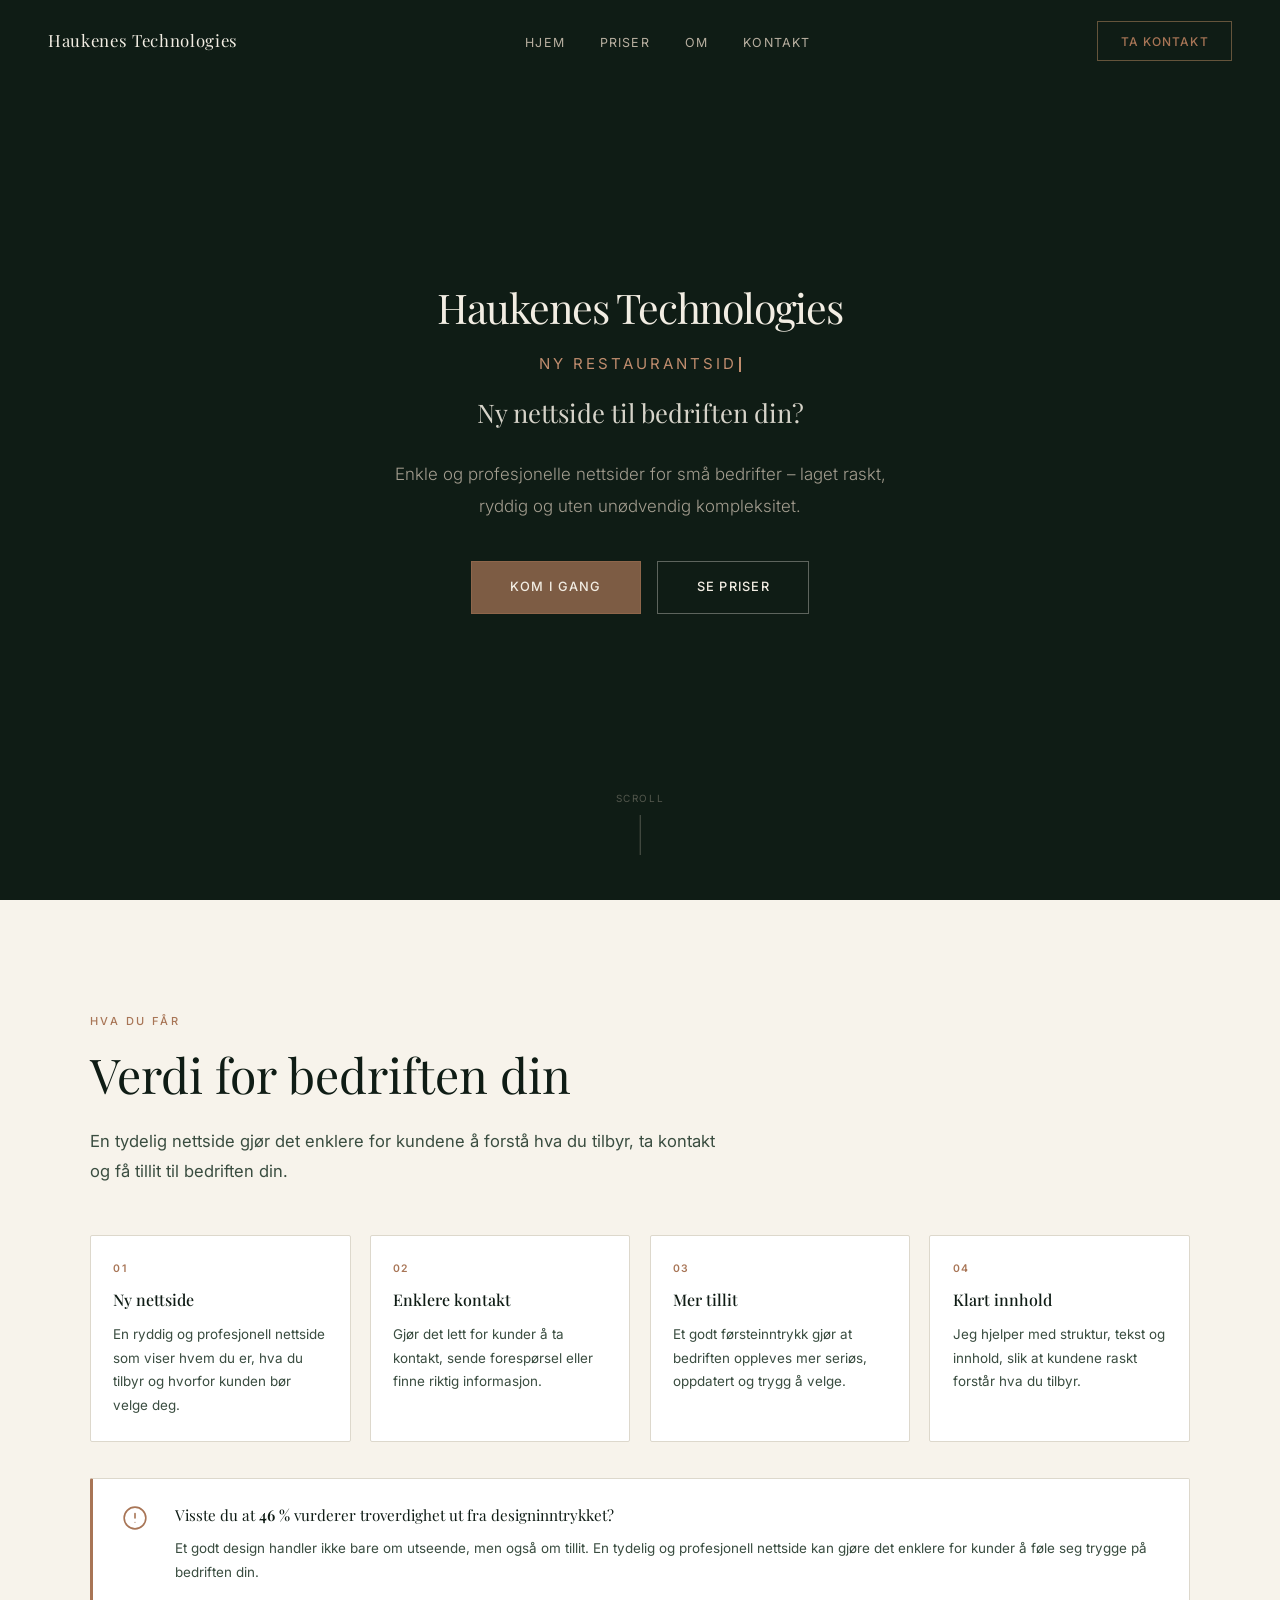
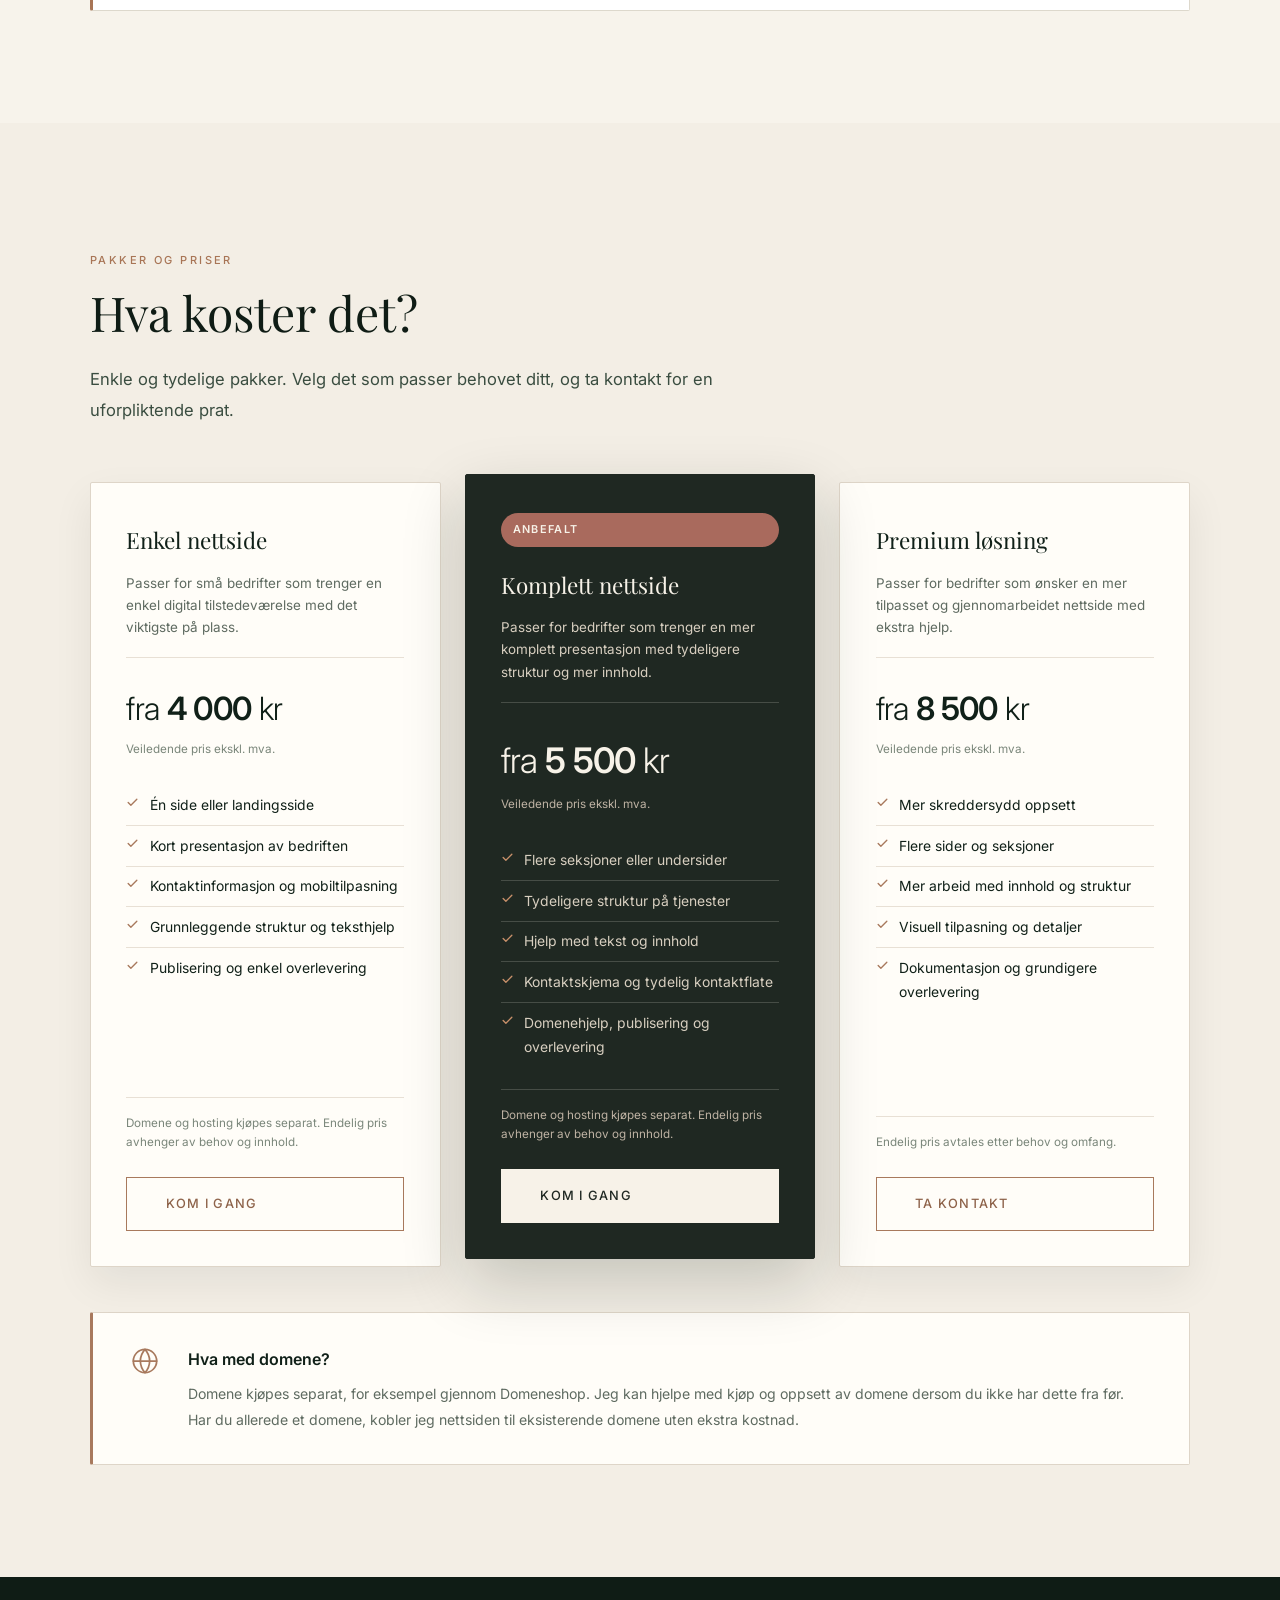
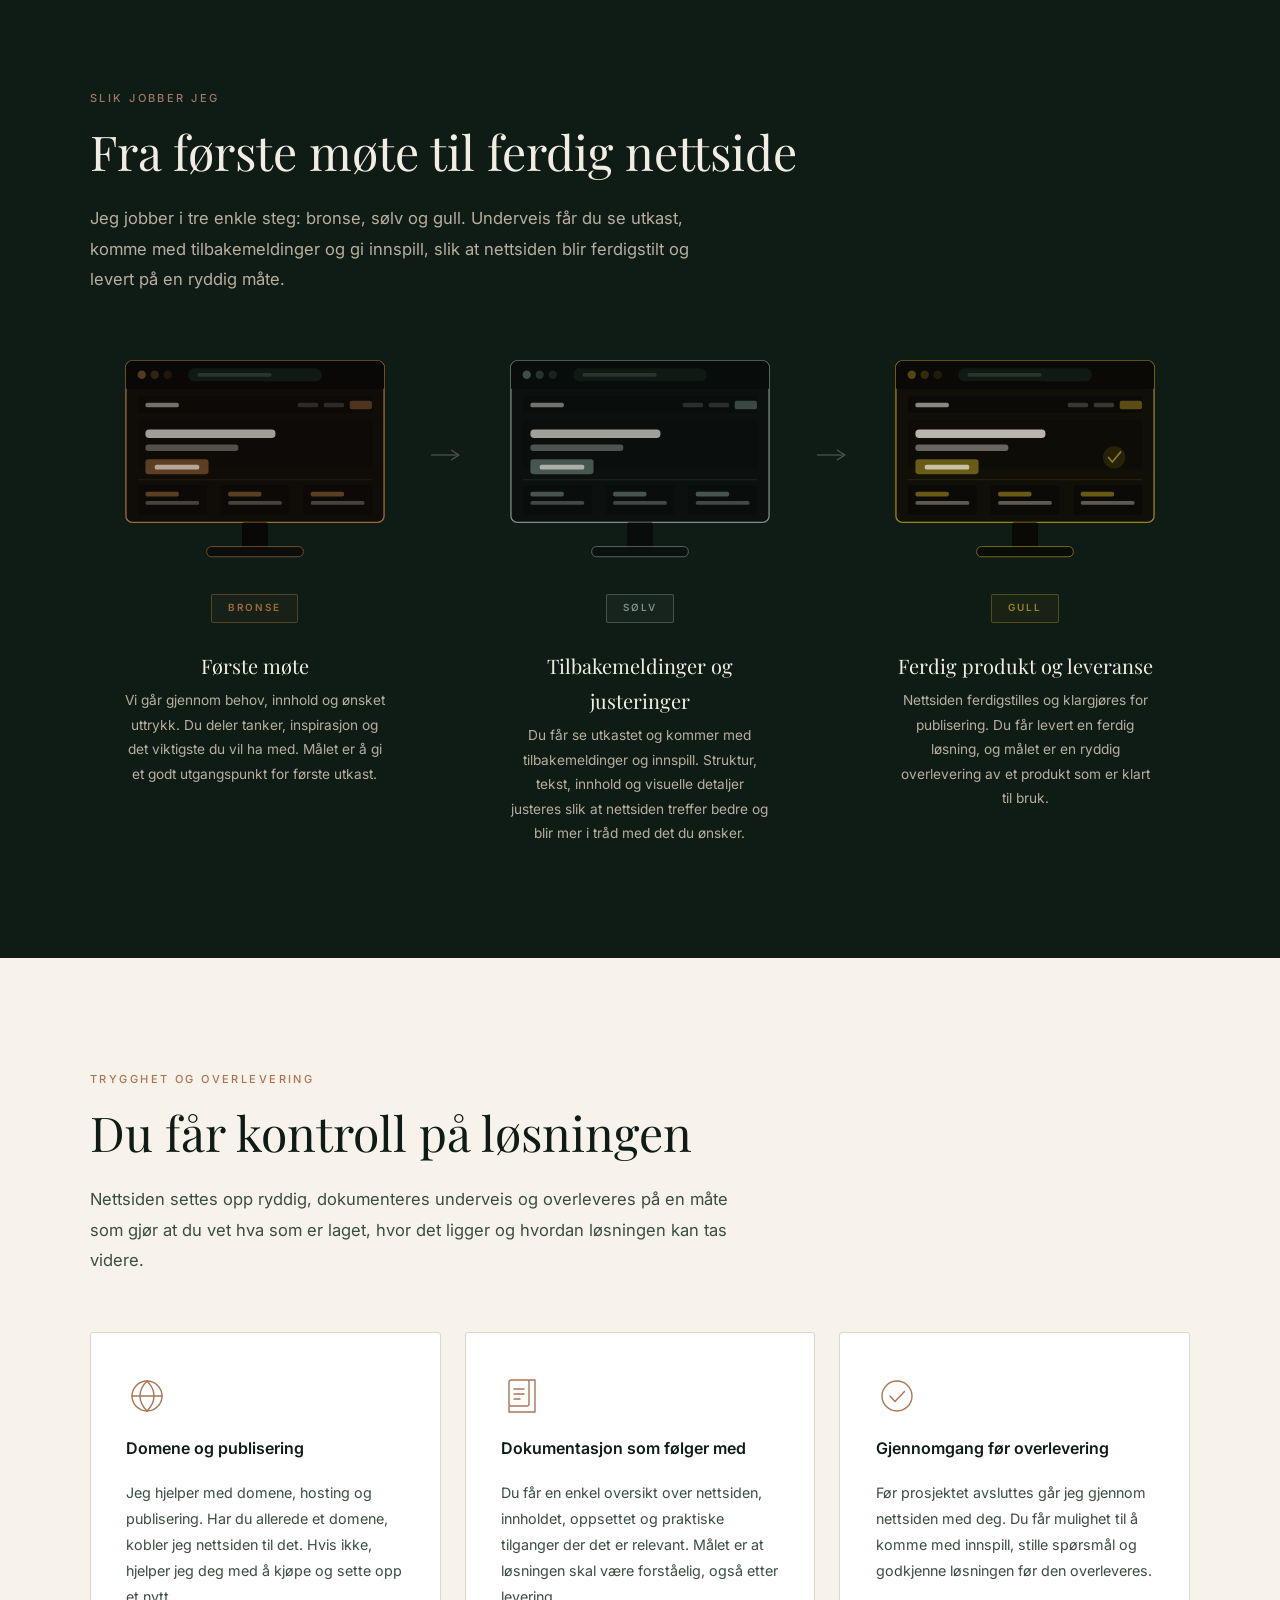
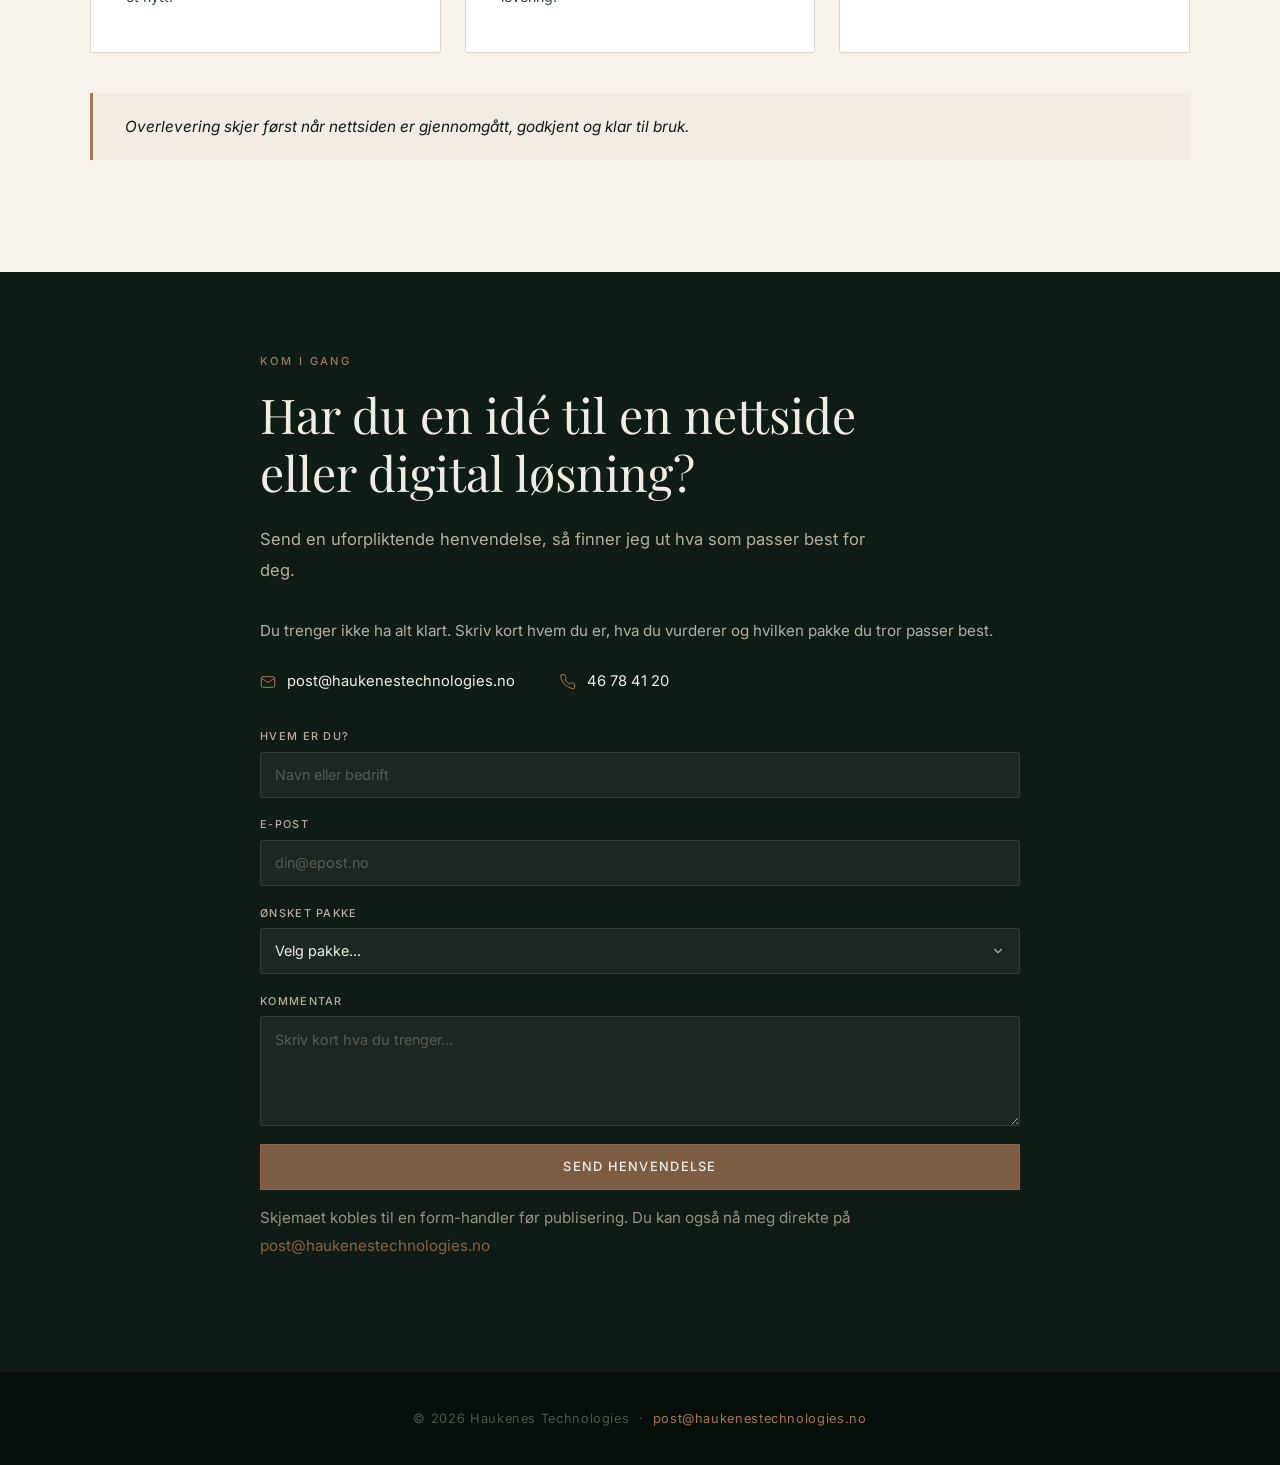
==== commit 109e3e43: "Oppdater innhold, hero-crop og prosess-seksjon - Tjeneste-seksjon: 4 kort på rad + insight-boks med " ====
--- a/index.html
+++ b/index.html
@@ -34,7 +34,7 @@
   </button>
   <ul class="nav-links" id="nav-links">
     <li><a href="/">Hjem</a></li>
-    <li><a href="priser.html">Priser</a></li>
+    <li><a href="#priser">Priser</a></li>
     <li><a href="om.html">Om</a></li>
     <li><a href="kontakt.html">Kontakt</a></li>
     <li class="nav-cta-item">
@@ -46,11 +46,11 @@
 
 <!-- HERO -->
 <section id="hero">
-  <video class="hero-video active" src="public/assets/H2_video.mp4"
+  <video class="hero-video hero-video--h2 active" src="public/assets/H2_video.mp4"
     autoplay muted playsinline webkit-playsinline preload="auto" aria-hidden="true"></video>
-  <video class="hero-video" src="public/assets/H3_video.mp4"
+  <video class="hero-video hero-video--h3-4" src="public/assets/H3_video.mp4"
     muted playsinline preload="auto" aria-hidden="true"></video>
-  <video class="hero-video" src="public/assets/H4_video.mp4"
+  <video class="hero-video hero-video--h3-4" src="public/assets/H4_video.mp4"
     muted playsinline preload="auto" aria-hidden="true"></video>
   <div class="hero-overlay" aria-hidden="true"></div>
   <div class="hero-content">
@@ -64,7 +64,7 @@
     </p>
     <div class="hero-cta">
       <a href="mailto:post@haukenestechnologies.no" class="btn-primary">Kom i gang</a>
-      <a href="priser.html" class="btn-outline-light">Se priser</a>
+      <a href="#priser" class="btn-outline-light">Se priser</a>
     </div>
   </div>
   <div class="scroll-hint" aria-hidden="true">Scroll</div>
@@ -75,91 +75,112 @@
   <div class="container">
     <p class="section-label">Hva du får</p>
     <h2>Verdi for bedriften din</h2>
-    <p class="lead">En moderne nettside gjør det enklere for kundene å forstå hva du tilbyr, ta kontakt og få tillit til bedriften din.</p>
-    <div class="value-grid">
-
-      <div class="value-card">
-        <svg class="value-icon" viewBox="0 0 52 52" fill="none" stroke="currentColor" stroke-width="1.3" stroke-linecap="round" stroke-linejoin="round" aria-hidden="true">
-          <rect x="4" y="8" width="44" height="30" rx="3"/>
-          <line x1="14" y1="38" x2="38" y2="38"/>
-          <line x1="22" y1="44" x2="30" y2="44"/>
-          <line x1="13" y1="44" x2="39" y2="44" stroke-opacity="0.2"/>
-          <rect x="10" y="14" width="20" height="3" rx="1.5" stroke-opacity="0.55"/>
-          <rect x="10" y="20" width="14" height="2.5" rx="1.25" stroke-opacity="0.35"/>
-          <rect x="10" y="27" width="12" height="7" rx="1.5" fill="currentColor" fill-opacity="0.12"/>
-          <rect x="24" y="27" width="12" height="7" rx="1.5" fill="currentColor" fill-opacity="0.12"/>
-          <rect x="38" y="14" width="8" height="6" rx="1.5" fill="currentColor" fill-opacity="0.18"/>
-        </svg>
+    <p class="lead">En tydelig nettside gjør det enklere for kundene å forstå hva du tilbyr, ta kontakt og få tillit til bedriften din.</p>
+    <div class="value-items">
+      <div class="value-item">
+        <span class="value-num">01</span>
         <h3>Ny nettside</h3>
         <p>En ryddig og profesjonell nettside som viser hvem du er, hva du tilbyr og hvorfor kunden bør velge deg.</p>
       </div>
-
-      <div class="value-card">
-        <svg class="value-icon" viewBox="0 0 52 52" fill="none" stroke="currentColor" stroke-width="1.3" stroke-linecap="round" stroke-linejoin="round" aria-hidden="true">
-          <path d="M8 12h36a2 2 0 0 1 2 2v18a2 2 0 0 1-2 2H28l-6 6v-6H8a2 2 0 0 1-2-2V14a2 2 0 0 1 2-2z"/>
-          <line x1="14" y1="21" x2="30" y2="21" stroke-opacity="0.5"/>
-          <line x1="14" y1="27" x2="24" y2="27" stroke-opacity="0.35"/>
-          <circle cx="38" cy="21" r="3" fill="currentColor" fill-opacity="0.15"/>
-        </svg>
+      <div class="value-item">
+        <span class="value-num">02</span>
         <h3>Enklere kontakt</h3>
         <p>Gjør det lett for kunder å ta kontakt, sende forespørsel eller finne riktig informasjon.</p>
       </div>
-
-      <div class="value-card">
-        <svg class="value-icon" viewBox="0 0 52 52" fill="none" stroke="currentColor" stroke-width="1.3" stroke-linecap="round" stroke-linejoin="round" aria-hidden="true">
-          <path d="M26 6 L30 18 H44 L33 26 L37 38 L26 30 L15 38 L19 26 L8 18 H22 Z" fill="currentColor" fill-opacity="0.08"/>
-          <path d="M26 6 L30 18 H44 L33 26 L37 38 L26 30 L15 38 L19 26 L8 18 H22 Z"/>
-          <polyline points="19,27 23,31 33,21" stroke-width="1.6" stroke-opacity="0.7"/>
-        </svg>
+      <div class="value-item">
+        <span class="value-num">03</span>
         <h3>Mer tillit</h3>
         <p>Et godt førsteinntrykk gjør at bedriften oppleves mer seriøs, oppdatert og trygg å velge.</p>
       </div>
-
-      <div class="value-card">
-        <svg class="value-icon" viewBox="0 0 52 52" fill="none" stroke="currentColor" stroke-width="1.3" stroke-linecap="round" stroke-linejoin="round" aria-hidden="true">
-          <rect x="10" y="6" width="26" height="34" rx="2"/>
-          <polyline points="36 6 42 6 42 46 10 46 10 40"/>
-          <line x1="16" y1="15" x2="30" y2="15" stroke-opacity="0.55"/>
-          <line x1="16" y1="21" x2="30" y2="21" stroke-opacity="0.35"/>
-          <line x1="16" y1="27" x2="24" y2="27" stroke-opacity="0.25"/>
-          <circle cx="34" cy="36" r="7" fill="currentColor" fill-opacity="0.1"/>
-          <line x1="31" y1="36" x2="37" y2="36" stroke-opacity="0.6"/>
-          <line x1="34" y1="33" x2="34" y2="39" stroke-opacity="0.6"/>
-        </svg>
+      <div class="value-item">
+        <span class="value-num">04</span>
         <h3>Klart innhold</h3>
-        <p>Jeg hjelper med struktur, tekst og innhold, slik at kundene dine raskt forstår hva du tilbyr.</p>
-      </div>
-
+        <p>Jeg hjelper med struktur, tekst og innhold, slik at kundene raskt forstår hva du tilbyr.</p>
+      </div>
+    </div>
+    <div class="insight-box">
+      <svg class="insight-icon" viewBox="0 0 24 24" fill="none" stroke="currentColor" stroke-width="1.5" stroke-linecap="round" stroke-linejoin="round" aria-hidden="true">
+        <circle cx="12" cy="12" r="10"/>
+        <line x1="12" y1="8" x2="12" y2="12"/>
+        <circle cx="12" cy="16" r="0.5" fill="currentColor" stroke="none"/>
+      </svg>
+      <div>
+        <p class="insight-title">Visste du at <strong>46 %</strong> vurderer troverdighet ut fra designinntrykket?</p>
+        <p class="insight-body">Et godt design handler ikke bare om utseende, men også om tillit. En tydelig og profesjonell nettside kan gjøre det enklere for kunder å føle seg trygge på bedriften din.</p>
+      </div>
     </div>
   </div>
 </section>
 
-<!-- PRICE TEASER -->
-<section id="price-teaser">
+<!-- PRISER -->
+<section id="priser">
   <div class="container">
     <p class="section-label">Pakker og priser</p>
-    <h2>Enkle pakker fra 4 000 kr</h2>
-    <p class="lead">Prisene under gir en enkel pekepinn. Endelig pris avtales ut fra behov, innhold og omfang.</p>
-    <div class="price-row">
-      <div class="price-row-item">
-        <div class="pri-name">Enkel nettside</div>
-        <div class="pri-price">fra <strong>4 000</strong> kr</div>
-        <p class="pri-desc">For mindre bedrifter som trenger en ryddig og enkel nettside med det viktigste på plass.</p>
-      </div>
-      <div class="price-row-item featured">
-        <div class="pri-name">Komplett nettside <span class="pri-badge">Anbefalt</span></div>
-        <div class="pri-price">fra <strong>5 500</strong> kr</div>
-        <p class="pri-desc">For bedrifter som ønsker flere undersider, tydeligere struktur og mer innhold.</p>
-      </div>
-      <div class="price-row-item">
-        <div class="pri-name">Premium løsning</div>
-        <div class="pri-price">fra <strong>8 500</strong> kr</div>
-        <p class="pri-desc">For bedrifter som trenger en mer tilpasset løsning, flere seksjoner og mer hjelp med innhold og oppsett.</p>
-      </div>
-    </div>
-    <p class="price-row-note">Prisene er veiledende og ekskl. mva. Endelig pris avtales etter behov og omfang.</p>
-    <div class="price-teaser-cta">
-      <a href="priser.html" class="btn-outline">Se pakker og priser &rarr;</a>
+    <h2>Hva koster det?</h2>
+    <p class="lead">Enkle og tydelige pakker. Velg det som passer behovet ditt, og ta kontakt for en uforpliktende prat.</p>
+    <div class="pricing-grid">
+
+      <div class="price-card">
+        <h3>Enkel nettside</h3>
+        <p class="price-for">Passer for små bedrifter som trenger en enkel digital tilstedeværelse med det viktigste på plass.</p>
+        <div class="price-amount">fra <strong>4 000</strong> kr</div>
+        <p class="price-note">Veiledende pris ekskl. mva.</p>
+        <ul class="price-features">
+          <li><svg width="13" height="13" viewBox="0 0 24 24" fill="none" stroke="currentColor" stroke-width="2.5" stroke-linecap="round" stroke-linejoin="round"><polyline points="20 6 9 17 4 12"/></svg>Én side eller landingsside</li>
+          <li><svg width="13" height="13" viewBox="0 0 24 24" fill="none" stroke="currentColor" stroke-width="2.5" stroke-linecap="round" stroke-linejoin="round"><polyline points="20 6 9 17 4 12"/></svg>Kort presentasjon av bedriften</li>
+          <li><svg width="13" height="13" viewBox="0 0 24 24" fill="none" stroke="currentColor" stroke-width="2.5" stroke-linecap="round" stroke-linejoin="round"><polyline points="20 6 9 17 4 12"/></svg>Kontaktinformasjon og mobiltilpasning</li>
+          <li><svg width="13" height="13" viewBox="0 0 24 24" fill="none" stroke="currentColor" stroke-width="2.5" stroke-linecap="round" stroke-linejoin="round"><polyline points="20 6 9 17 4 12"/></svg>Grunnleggende struktur og teksthjelp</li>
+          <li><svg width="13" height="13" viewBox="0 0 24 24" fill="none" stroke="currentColor" stroke-width="2.5" stroke-linecap="round" stroke-linejoin="round"><polyline points="20 6 9 17 4 12"/></svg>Publisering og enkel overlevering</li>
+        </ul>
+        <p class="price-disclaimer">Domene og hosting kjøpes separat. Endelig pris avhenger av behov og innhold.</p>
+        <a href="mailto:post@haukenestechnologies.no" class="btn-outline">Kom i gang</a>
+      </div>
+
+      <div class="price-card featured">
+        <p class="featured-label">Anbefalt</p>
+        <h3>Komplett nettside</h3>
+        <p class="price-for">Passer for bedrifter som trenger en mer komplett presentasjon med tydeligere struktur og mer innhold.</p>
+        <div class="price-amount">fra <strong>5 500</strong> kr</div>
+        <p class="price-note">Veiledende pris ekskl. mva.</p>
+        <ul class="price-features">
+          <li><svg width="13" height="13" viewBox="0 0 24 24" fill="none" stroke="currentColor" stroke-width="2.5" stroke-linecap="round" stroke-linejoin="round"><polyline points="20 6 9 17 4 12"/></svg>Flere seksjoner eller undersider</li>
+          <li><svg width="13" height="13" viewBox="0 0 24 24" fill="none" stroke="currentColor" stroke-width="2.5" stroke-linecap="round" stroke-linejoin="round"><polyline points="20 6 9 17 4 12"/></svg>Tydeligere struktur på tjenester</li>
+          <li><svg width="13" height="13" viewBox="0 0 24 24" fill="none" stroke="currentColor" stroke-width="2.5" stroke-linecap="round" stroke-linejoin="round"><polyline points="20 6 9 17 4 12"/></svg>Hjelp med tekst og innhold</li>
+          <li><svg width="13" height="13" viewBox="0 0 24 24" fill="none" stroke="currentColor" stroke-width="2.5" stroke-linecap="round" stroke-linejoin="round"><polyline points="20 6 9 17 4 12"/></svg>Kontaktskjema og tydelig kontaktflate</li>
+          <li><svg width="13" height="13" viewBox="0 0 24 24" fill="none" stroke="currentColor" stroke-width="2.5" stroke-linecap="round" stroke-linejoin="round"><polyline points="20 6 9 17 4 12"/></svg>Domenehjelp, publisering og overlevering</li>
+        </ul>
+        <p class="price-disclaimer">Domene og hosting kjøpes separat. Endelig pris avhenger av behov og innhold.</p>
+        <a href="mailto:post@haukenestechnologies.no" class="btn-primary">Kom i gang</a>
+      </div>
+
+      <div class="price-card">
+        <h3>Premium løsning</h3>
+        <p class="price-for">Passer for bedrifter som ønsker en mer tilpasset og gjennomarbeidet nettside med ekstra hjelp.</p>
+        <div class="price-amount">fra <strong>8 500</strong> kr</div>
+        <p class="price-note">Veiledende pris ekskl. mva.</p>
+        <ul class="price-features">
+          <li><svg width="13" height="13" viewBox="0 0 24 24" fill="none" stroke="currentColor" stroke-width="2.5" stroke-linecap="round" stroke-linejoin="round"><polyline points="20 6 9 17 4 12"/></svg>Mer skreddersydd oppsett</li>
+          <li><svg width="13" height="13" viewBox="0 0 24 24" fill="none" stroke="currentColor" stroke-width="2.5" stroke-linecap="round" stroke-linejoin="round"><polyline points="20 6 9 17 4 12"/></svg>Flere sider og seksjoner</li>
+          <li><svg width="13" height="13" viewBox="0 0 24 24" fill="none" stroke="currentColor" stroke-width="2.5" stroke-linecap="round" stroke-linejoin="round"><polyline points="20 6 9 17 4 12"/></svg>Mer arbeid med innhold og struktur</li>
+          <li><svg width="13" height="13" viewBox="0 0 24 24" fill="none" stroke="currentColor" stroke-width="2.5" stroke-linecap="round" stroke-linejoin="round"><polyline points="20 6 9 17 4 12"/></svg>Visuell tilpasning og detaljer</li>
+          <li><svg width="13" height="13" viewBox="0 0 24 24" fill="none" stroke="currentColor" stroke-width="2.5" stroke-linecap="round" stroke-linejoin="round"><polyline points="20 6 9 17 4 12"/></svg>Dokumentasjon og grundigere overlevering</li>
+        </ul>
+        <p class="price-disclaimer">Endelig pris avtales etter behov og omfang.</p>
+        <a href="mailto:post@haukenestechnologies.no" class="btn-outline">Ta kontakt</a>
+      </div>
+
+    </div>
+
+    <div class="domain-box">
+      <svg class="domain-box-icon" viewBox="0 0 24 24" fill="none" stroke="currentColor" stroke-width="1.5" stroke-linecap="round" stroke-linejoin="round" aria-hidden="true">
+        <circle cx="12" cy="12" r="10"/>
+        <line x1="2" y1="12" x2="22" y2="12"/>
+        <path d="M12 2a15.3 15.3 0 0 1 4 10 15.3 15.3 0 0 1-4 10 15.3 15.3 0 0 1-4-10 15.3 15.3 0 0 1 4-10z"/>
+      </svg>
+      <div>
+        <h4>Hva med domene?</h4>
+        <p>Domene kjøpes separat, for eksempel gjennom Domeneshop. Jeg kan hjelpe med kjøp og oppsett av domene dersom du ikke har dette fra før. Har du allerede et domene, kobler jeg nettsiden til eksisterende domene uten ekstra kostnad.</p>
+      </div>
     </div>
   </div>
 </section>
@@ -168,8 +189,8 @@
 <section id="process">
   <div class="container">
     <p class="section-label">Slik jobber jeg</p>
-    <h2>Fra første utkast til ferdig nettside</h2>
-    <p class="lead">Prosessen er enkel og ryddig. Du får først et utkast, deretter en forbedret versjon basert på dine tilbakemeldinger, før siden ferdigstilles og leveres.</p>
+    <h2>Fra første møte til ferdig nettside</h2>
+    <p class="lead">Jeg jobber i tre enkle steg: bronse, sølv og gull. Underveis får du se utkast, komme med tilbakemeldinger og gi innspill, slik at nettsiden blir ferdigstilt og levert på en ryddig måte.</p>
 
     <div class="tier-grid">
 
@@ -207,10 +228,10 @@
           <rect x="126" y="176" width="28" height="28" rx="2" fill="#0A0806"/>
           <rect x="88" y="202" width="104" height="11" rx="5" fill="#0A0806" stroke="#9E6B3A" stroke-width="1" opacity="0.7"/>
         </svg>
-        <span class="tier-badge">Steg 1</span>
+        <span class="tier-badge">Bronse</span>
         <div class="tier-info">
-          <h3>Første utkast</h3>
-          <p>Jeg lager et første utkast basert på samtaler, tilsendte bilder og ønskede farger. Målet er å gi deg et konkret utgangspunkt å vurdere.</p>
+          <h3>Første møte</h3>
+          <p>Vi går gjennom behov, innhold og ønsket uttrykk. Du deler tanker, inspirasjon og det viktigste du vil ha med. Målet er å gi et godt utgangspunkt for første utkast.</p>
         </div>
       </div>
 
@@ -256,10 +277,10 @@
           <rect x="126" y="176" width="28" height="28" rx="2" fill="#080D0C"/>
           <rect x="88" y="202" width="104" height="11" rx="5" fill="#080D0C" stroke="#7A8E88" stroke-width="1" opacity="0.7"/>
         </svg>
-        <span class="tier-badge">Steg 2</span>
+        <span class="tier-badge">Sølv</span>
         <div class="tier-info">
-          <h3>Justert versjon</h3>
-          <p>Jeg lager en ny versjon basert på tilbakemeldingene dine. Struktur, tekst, bilder og visuelt uttrykk justeres slik at siden treffer bedre.</p>
+          <h3>Tilbakemeldinger og justeringer</h3>
+          <p>Du får se utkastet og kommer med tilbakemeldinger og innspill. Struktur, tekst, innhold og visuelle detaljer justeres slik at nettsiden treffer bedre og blir mer i tråd med det du ønsker.</p>
         </div>
       </div>
 
@@ -307,10 +328,10 @@
           <rect x="126" y="176" width="28" height="28" rx="2" fill="#0A0906"/>
           <rect x="88" y="202" width="104" height="11" rx="5" fill="#0A0906" stroke="#9A841E" stroke-width="1" opacity="0.8"/>
         </svg>
-        <span class="tier-badge">Steg 3</span>
+        <span class="tier-badge">Gull</span>
         <div class="tier-info">
-          <h3>Ferdig leveranse</h3>
-          <p>Siste finish gjøres, nettsiden ferdigstilles og klargjøres for publisering. Overlevering og dokumentasjon leveres til deg, og faktura sendes.</p>
+          <h3>Ferdig produkt og leveranse</h3>
+          <p>Nettsiden ferdigstilles og klargjøres for publisering. Du får levert en ferdig løsning, og målet er en ryddig overlevering av et produkt som er klart til bruk.</p>
         </div>
       </div>
 
@@ -369,20 +390,21 @@
     <p class="section-label">Kom i gang</p>
     <h2>Har du en idé til en nettside<br>eller digital løsning?</h2>
     <p class="lead">Send en uforpliktende henvendelse, så finner jeg ut hva som passer best for deg.</p>
-    <div class="contact-grid">
-      <div class="contact-left">
+    <div class="contact-left">
         <p>Du trenger ikke ha alt klart. Skriv kort hvem du er, hva du vurderer og hvilken pakke du tror passer best.</p>
-        <div class="contact-detail">
-          <svg width="17" height="17" viewBox="0 0 24 24" fill="none" stroke="currentColor" stroke-width="1.5" stroke-linecap="round" stroke-linejoin="round" aria-hidden="true">
-            <path d="M4 4h16c1.1 0 2 .9 2 2v12c0 1.1-.9 2-2 2H4c-1.1 0-2-.9-2-2V6c0-1.1.9-2 2-2z"/><polyline points="22,6 12,13 2,6"/>
-          </svg>
-          <a href="mailto:post@haukenestechnologies.no">post@haukenestechnologies.no</a>
-        </div>
-        <div class="contact-detail">
-          <svg width="17" height="17" viewBox="0 0 24 24" fill="none" stroke="currentColor" stroke-width="1.5" stroke-linecap="round" stroke-linejoin="round" aria-hidden="true">
-            <path d="M22 16.92v3a2 2 0 0 1-2.18 2 19.79 19.79 0 0 1-8.63-3.07A19.5 19.5 0 0 1 4.1 12 19.79 19.79 0 0 1 1.08 3.42 2 2 0 0 1 3 1h3a2 2 0 0 1 2 1.72 12.84 12.84 0 0 0 .7 2.81 2 2 0 0 1-.45 2.11L7.91 8.96a16 16 0 0 0 6.13 6.13l1.27-1.27a2 2 0 0 1 2.11-.45 12.84 12.84 0 0 0 2.81.7A2 2 0 0 1 22 16.92z"/>
-          </svg>
-          <a href="tel:+4746784120">46 78 41 20</a>
+        <div class="contact-details-inline">
+          <div class="contact-detail">
+            <svg width="16" height="16" viewBox="0 0 24 24" fill="none" stroke="currentColor" stroke-width="1.5" stroke-linecap="round" stroke-linejoin="round" aria-hidden="true">
+              <path d="M4 4h16c1.1 0 2 .9 2 2v12c0 1.1-.9 2-2 2H4c-1.1 0-2-.9-2-2V6c0-1.1.9-2 2-2z"/><polyline points="22,6 12,13 2,6"/>
+            </svg>
+            <a href="mailto:post@haukenestechnologies.no">post@haukenestechnologies.no</a>
+          </div>
+          <div class="contact-detail">
+            <svg width="16" height="16" viewBox="0 0 24 24" fill="none" stroke="currentColor" stroke-width="1.5" stroke-linecap="round" stroke-linejoin="round" aria-hidden="true">
+              <path d="M22 16.92v3a2 2 0 0 1-2.18 2 19.79 19.79 0 0 1-8.63-3.07A19.5 19.5 0 0 1 4.1 12 19.79 19.79 0 0 1 1.08 3.42 2 2 0 0 1 3 1h3a2 2 0 0 1 2 1.72 12.84 12.84 0 0 0 .7 2.81 2 2 0 0 1-.45 2.11L7.91 8.96a16 16 0 0 0 6.13 6.13l1.27-1.27a2 2 0 0 1 2.11-.45 12.84 12.84 0 0 0 2.81.7A2 2 0 0 1 22 16.92z"/>
+            </svg>
+            <a href="tel:+4746784120">46 78 41 20</a>
+          </div>
         </div>
         <!-- TODO: Bytt REPLACE_ME med din Formspree ID (formspree.io/f/<ID>) -->
         <form class="contact-form" action="https://formspree.io/f/REPLACE_ME" method="POST">
@@ -411,31 +433,6 @@
           <button type="submit" class="contact-submit">Send henvendelse</button>
         </form>
         <p class="form-note">Skjemaet kobles til en form-handler før publisering. Du kan også nå meg direkte på <a href="mailto:post@haukenestechnologies.no">post@haukenestechnologies.no</a></p>
-      </div>
-      <div class="contact-monitor">
-        <svg viewBox="0 0 340 300" fill="none" xmlns="http://www.w3.org/2000/svg" aria-hidden="true">
-          <rect x="10" y="8" width="320" height="210" rx="10" fill="#0A140E" stroke="#A87556" stroke-width="1.5"/>
-          <rect x="22" y="20" width="296" height="186" rx="5" fill="#060F0A"/>
-          <rect x="32" y="30" width="276" height="22" rx="4" fill="#0F1C15"/>
-          <circle cx="46" cy="41" r="3.5" fill="#A87556" opacity="0.45"/>
-          <circle cx="59" cy="41" r="3.5" fill="#A87556" opacity="0.28"/>
-          <circle cx="72" cy="41" r="3.5" fill="#A87556" opacity="0.16"/>
-          <rect x="86" y="37" width="170" height="8" rx="4" fill="#F2EDE3" opacity="0.07"/>
-          <rect x="32" y="62" width="276" height="94" rx="3" fill="#0F1C15"/>
-          <rect x="52" y="82" width="148" height="9" rx="4" fill="#F2EDE3" opacity="0.55"/>
-          <rect x="52" y="99" width="108" height="9" rx="4" fill="#F2EDE3" opacity="0.3"/>
-          <rect x="52" y="120" width="76" height="20" rx="4" fill="#A87556" opacity="0.75"/>
-          <rect x="32" y="166" width="82" height="7" rx="3" fill="#F2EDE3" opacity="0.13"/>
-          <rect x="32" y="179" width="60" height="7" rx="3" fill="#F2EDE3" opacity="0.08"/>
-          <rect x="130" y="166" width="82" height="7" rx="3" fill="#F2EDE3" opacity="0.13"/>
-          <rect x="130" y="179" width="60" height="7" rx="3" fill="#F2EDE3" opacity="0.08"/>
-          <rect x="228" y="166" width="80" height="7" rx="3" fill="#F2EDE3" opacity="0.13"/>
-          <rect x="228" y="179" width="55" height="7" rx="3" fill="#F2EDE3" opacity="0.08"/>
-          <circle cx="170" cy="212" r="2.5" fill="#A87556" opacity="0.85"/>
-          <rect x="153" y="218" width="34" height="42" rx="2" fill="#0A140E"/>
-          <rect x="103" y="257" width="134" height="13" rx="6" fill="#0A140E" stroke="#A87556" stroke-width="1.2"/>
-        </svg>
-      </div>
     </div>
   </div>
 </section>
--- a/public/style.css
+++ b/public/style.css
@@ -336,102 +336,77 @@
 /* ── SERVICES ─────────────────────────────────── */
 #services { background: var(--light-bg); }
 
-.value-grid {
+.value-items {
   display: grid;
   grid-template-columns: repeat(4, 1fr);
-  gap: 1.5rem;
-  margin-top: 3.5rem;
-}
-.value-card {
+  gap: 1.2rem;
+  margin-top: 3rem;
+}
+
+.insight-box {
+  display: flex;
+  align-items: flex-start;
+  gap: 1.7rem;
+  margin-top: 2.2rem;
+  padding: 1.6rem 1.8rem;
   background: var(--white);
   border: 1px solid var(--border);
-  border-radius: 3px;
-  padding: 2.4rem 2rem 2.2rem;
-  display: flex;
-  flex-direction: column;
-  gap: 1.2rem;
-  transition: transform 0.24s ease, box-shadow 0.24s ease;
-}
-.value-card:hover {
-  transform: translateY(-4px);
-  box-shadow: 0 8px 28px rgba(15,28,21,0.08);
-}
-.value-icon { width: 52px; height: 52px; color: var(--gold); flex-shrink: 0; }
-.value-card h3 {
+  border-left: 3px solid var(--gold);
+  border-radius: 2px;
+}
+.insight-icon {
+  width: 26px;
+  height: 26px;
+  color: var(--gold);
+  flex-shrink: 0;
+  margin-top: 1px;
+}
+.insight-title {
   font-family: 'Playfair Display', serif;
-  font-size: 1.15rem;
+  font-size: 0.95rem;
   font-weight: 400;
   color: var(--navy);
+  line-height: 1.55;
+  margin: 0 0 0.5rem;
+}
+.insight-title strong {
+  font-style: normal;
+  font-weight: 600;
+}
+.insight-body {
+  font-size: 0.84rem;
+  color: var(--muted);
+  line-height: 1.8;
   margin: 0;
 }
-.value-card p { font-size: 0.885rem; color: var(--muted); line-height: 1.8; margin: 0; }
-
-/* ── PRICE TEASER ─────────────────────────────── */
-#price-teaser { background: var(--beige); }
-
-.price-row {
-  display: grid;
-  grid-template-columns: repeat(3, 1fr);
-  margin-top: 2.5rem;
+.value-num {
+  display: block;
+  font-size: 0.65rem;
+  font-weight: 600;
+  letter-spacing: 0.12em;
+  color: var(--gold);
+  text-transform: uppercase;
+  margin-bottom: 0.5rem;
+}
+.value-item {
+  background: var(--white);
   border: 1px solid var(--border);
-  border-radius: 3px;
-  overflow: hidden;
-}
-.price-row-item {
-  padding: 2rem 2.2rem;
-  display: flex;
-  flex-direction: column;
-  gap: 0.7rem;
-  border-right: 1px solid var(--border);
-  background: var(--white);
-}
-.price-row-item:last-child { border-right: none; }
-.price-row-item.featured { background: #F0E9DE; }
-.pri-name {
-  font-size: 0.72rem;
-  letter-spacing: 0.1em;
-  color: var(--muted);
-  text-transform: uppercase;
+  border-radius: 2px;
+  padding: 1.5rem 1.4rem;
+}
+.value-item h3 {
+  font-family: 'Playfair Display', serif;
+  font-size: 1rem;
   font-weight: 500;
-  display: flex;
-  align-items: center;
-  gap: 0.65rem;
-  flex-wrap: wrap;
-}
-.pri-badge {
-  font-size: 0.58rem;
-  letter-spacing: 0.12em;
-  font-weight: 600;
-  color: var(--gold);
-  border: 1px solid rgba(168,117,86,0.4);
-  padding: 0.15rem 0.55rem;
-  border-radius: 2px;
-  text-transform: uppercase;
-  white-space: nowrap;
-}
-.pri-price {
-  font-family: 'Playfair Display', serif;
-  font-size: 1.9rem;
   color: var(--navy);
-  font-weight: 400;
-  line-height: 1.15;
-}
-.pri-price strong { font-weight: 500; }
-.pri-desc {
-  font-size: 0.845rem;
+  margin: 0 0 0.55rem;
+}
+.value-item p {
+  font-size: 0.84rem;
   color: var(--muted);
   line-height: 1.75;
-  margin-top: 0.2rem;
-  opacity: 0.9;
-}
-.price-row-note {
-  font-size: 0.78rem;
-  color: var(--rose);
-  margin-top: 1.3rem;
-  margin-bottom: 2.2rem;
-  line-height: 1.7;
-}
-.price-teaser-cta { text-align: center; }
+  margin: 0;
+}
 
 /* ── PROCESS ──────────────────────────────────── */
 #process { background: var(--navy); }
@@ -479,7 +454,8 @@
 .tier-info p { font-size: 0.855rem; color: var(--gray-beige); line-height: 1.8; }
 
 /* ── PRICING ──────────────────────────────────── */
-#pricing { background: var(--beige); }
+#pricing { background: #F3EEE5; }
+#priser  { background: #F3EEE5; scroll-margin-top: 120px; padding-top: 8rem; }
 
 .pricing-grid {
   display: grid;
@@ -489,61 +465,83 @@
   align-items: stretch;
 }
 .price-card {
-  background: var(--white);
-  border: 1px solid var(--border);
-  border-radius: 3px;
+  background: #FFFDF8;
+  border: 1px solid #DED5C8;
+  border-radius: 2px;
   padding: 2.4rem 2.2rem 2.2rem;
   display: flex;
   flex-direction: column;
+  box-shadow: 0 16px 40px rgba(16,32,24,0.07);
 }
 .price-card.featured {
-  background: #F0E9DE;
-  border-color: var(--gold);
-  box-shadow: 0 6px 32px rgba(15,28,21,0.09);
-}
-.card-tier { font-size: 0.63rem; letter-spacing: 0.18em; text-transform: uppercase; font-weight: 600; margin-bottom: 0.7rem; color: var(--gold); }
-.price-card.featured .card-tier {
+  background: #1F2822;
+  border: 1.5px solid #1F2822;
+  box-shadow: 0 24px 64px rgba(15,28,21,0.20);
+  transform: translateY(-8px);
+}
+.featured-label {
   display: inline-block;
-  background: var(--gold);
-  color: var(--white);
-  padding: 0.25rem 0.75rem;
-  border-radius: 2px;
-  margin-bottom: 1rem;
-}
-.price-card h3 { font-family: 'Playfair Display', serif; font-size: 1.4rem; font-weight: 400; color: var(--navy); margin-bottom: 0.7rem; }
-.price-for { font-size: 0.84rem; color: var(--muted); line-height: 1.65; padding-bottom: 1.2rem; border-bottom: 1px solid var(--border); margin-bottom: 1.4rem; }
-.price-amount { font-size: 2rem; font-weight: 300; color: var(--navy); letter-spacing: -0.02em; margin-bottom: 0.15rem; }
+  background: #A96A5D;
+  color: #F7F2E8;
+  font-size: 0.68rem;
+  letter-spacing: 0.12em;
+  text-transform: uppercase;
+  font-weight: 600;
+  padding: 0.45rem 0.75rem;
+  border-radius: 999px;
+  margin-bottom: 1.2rem;
+}
+.price-card.featured h3 { color: #F7F2E8; }
+.price-card.featured .price-for { color: #D8CFC0; border-bottom-color: rgba(247,242,232,0.18); }
+.price-card.featured .price-amount { color: #F7F2E8; font-size: 2.2rem; margin-top: 0.3rem; }
+.price-card.featured .price-note { color: #BFB3A4; }
+.price-card.featured .price-features li { color: #D8CFC0; border-bottom-color: rgba(247,242,232,0.18); }
+.price-card.featured .price-features li svg { color: #C8906A; }
+.price-card.featured .price-disclaimer { color: #BFB3A4; border-top-color: rgba(247,242,232,0.18); }
+.price-card h3 { font-family: 'Playfair Display', serif; font-size: 1.4rem; font-weight: 400; color: #102018; margin-bottom: 0.7rem; }
+.price-for { font-size: 0.84rem; color: #5F6B61; line-height: 1.65; padding-bottom: 1.2rem; border-bottom: 1px solid #E8E0D5; margin-bottom: 1.4rem; }
+.price-amount { font-size: 2rem; font-weight: 300; color: #102018; letter-spacing: -0.02em; margin-bottom: 0.15rem; }
 .price-amount strong { font-weight: 600; }
-.price-note { font-size: 0.73rem; color: #7A8A78; margin-bottom: 1.6rem; }
+.price-note { font-size: 0.73rem; color: #7A867A; margin-bottom: 1.6rem; }
 .price-features { list-style: none; flex: 1; margin-bottom: 1.4rem; }
 .price-features li {
   font-size: 0.87rem;
-  color: var(--muted);
+  color: #102018;
   padding: 0.48rem 0;
-  border-bottom: 1px solid #E8E3D8;
+  border-bottom: 1px solid #E8E0D5;
   display: flex;
   align-items: flex-start;
   gap: 0.65rem;
 }
 .price-features li:last-child { border-bottom: none; }
-.price-features li svg { color: var(--gold); flex-shrink: 0; margin-top: 3px; }
-.price-disclaimer { font-size: 0.73rem; color: #8A9A88; line-height: 1.6; padding-top: 1rem; border-top: 1px solid var(--border); margin-bottom: 1.6rem; }
+.price-features li svg { color: #A8795D; flex-shrink: 0; margin-top: 3px; }
+.price-disclaimer { font-size: 0.73rem; color: #7A867A; line-height: 1.6; padding-top: 1rem; border-top: 1px solid #E8E0D5; margin-bottom: 1.6rem; }
+
+/* Pricing button overrides */
+.price-card .btn-outline {
+  border: 1px solid #A8795D;
+  color: #8E634A;
+  background: transparent;
+}
+.price-card .btn-outline:hover { background: #FFF9F1; color: #8E634A; transform: none; }
+.price-card.featured .btn-primary { background: #F7F2E8; color: #1F2822; border-color: #F7F2E8; }
+.price-card.featured .btn-primary:hover { background: #EDE4D8; transform: none; }
 
 /* ── DOMAIN INFO ──────────────────────────────── */
 .domain-box {
   display: flex;
   align-items: flex-start;
   gap: 1.8rem;
-  background: var(--white);
-  border: 1px solid var(--border);
-  border-left: 3px solid var(--gold);
-  border-radius: 3px;
+  background: #FFFDF8;
+  border: 1px solid #DED5C8;
+  border-left: 3px solid #A8795D;
+  border-radius: 2px;
   padding: 2rem 2.4rem;
   margin-top: 2.8rem;
 }
-.domain-box-icon { flex-shrink: 0; color: var(--gold); width: 28px; height: 28px; margin-top: 0.15rem; }
-.domain-box h4 { font-size: 1rem; font-weight: 600; color: var(--navy); margin-bottom: 0.55rem; }
-.domain-box p { font-size: 0.88rem; color: var(--muted); line-height: 1.8; margin: 0; }
+.domain-box-icon { flex-shrink: 0; color: #A8795D; width: 28px; height: 28px; margin-top: 0.15rem; }
+.domain-box h4 { font-size: 1rem; font-weight: 600; color: #102018; margin-bottom: 0.55rem; }
+.domain-box p { font-size: 0.88rem; color: #5F6B61; line-height: 1.8; margin: 0; }
 
 /* ── HOW IT WORKS (priser.html) ───────────────── */
 #how-it-works { background: var(--navy); }
@@ -616,26 +614,29 @@
 .about-text p:last-of-type { margin-bottom: 2rem; }
 
 /* ── CONTACT ──────────────────────────────────── */
-#contact { background: var(--navy); }
+#contact { background: var(--navy); padding: 5rem 1.5rem 5.5rem; }
+#contact .container { max-width: 760px; }
 #contact h2 { color: var(--beige); }
 #contact .section-label { color: var(--rose); }
 #contact .lead { color: var(--gray-beige); }
 
-.contact-grid { display: grid; grid-template-columns: 1fr 1fr; gap: 5rem; margin-top: 3.5rem; align-items: start; }
-.contact-left p { font-size: 0.95rem; color: var(--gray-beige); line-height: 1.85; margin-bottom: 2.2rem; }
+.contact-left { margin-top: 2rem; }
+.contact-left p { font-size: 0.95rem; color: var(--gray-beige); line-height: 1.85; margin-bottom: 1.5rem; }
+
+.contact-details-inline {
+  display: flex;
+  gap: 2.8rem;
+  margin: 0.4rem 0 1.8rem;
+  flex-wrap: wrap;
+}
 .contact-detail {
   display: flex;
   align-items: center;
-  gap: 1rem;
-  padding: 1.1rem 0;
-  border-bottom: 1px solid rgba(255,255,255,0.07);
-}
-.contact-detail:first-of-type { border-top: 1px solid rgba(255,255,255,0.07); }
+  gap: 0.7rem;
+}
 .contact-detail svg { color: var(--gold); flex-shrink: 0; }
-.contact-detail a { color: var(--beige); text-decoration: none; font-size: 0.95rem; transition: color 0.2s; }
+.contact-detail a { color: var(--beige); text-decoration: none; font-size: 0.92rem; transition: color 0.2s; }
 .contact-detail a:hover { color: var(--gold); }
-.contact-monitor { display: flex; justify-content: center; align-items: flex-start; padding-top: 0.5rem; }
-.contact-monitor svg { width: 100%; max-width: 360px; height: auto; }
 
 /* ── CONTACT FORM ─────────────────────────────── */
 .contact-form { margin-top: 2rem; }
@@ -754,13 +755,11 @@
 /* ── RESPONSIVE ───────────────────────────────── */
 @media (max-width: 1000px) {
   .pricing-grid { grid-template-columns: 1fr; max-width: 480px; margin-left: auto; margin-right: auto; }
-  .price-row { grid-template-columns: 1fr; }
-  .price-row-item { border-right: none; border-bottom: 1px solid var(--border); }
-  .price-row-item:last-child { border-bottom: none; }
+  .price-card.featured { transform: none; }
 }
 
 @media (max-width: 900px) {
-  .value-grid { grid-template-columns: repeat(2, 1fr); }
+  .value-items { grid-template-columns: repeat(2, 1fr); }
   .tier-grid { grid-template-columns: 1fr; gap: 2.5rem; }
   .tier-connector { display: none; }
   .about-grid { grid-template-columns: 1fr; gap: 3rem; }
@@ -810,8 +809,10 @@
 
   section { padding: 5rem 1.3rem; }
 
-  /* Hero video: crop from bottom on portrait screens for better framing */
-  .hero-video { object-position: center 30%; }
+  /* Hero video: per-video focal point on portrait screens */
+  .hero-video        { object-position: center 30%; }
+  .hero-video--h2    { object-position: 72% center; }
+  .hero-video--h3-4  { object-position: 18% center; }
 
   /* Darker overlay on mobile — stable and controlled regardless of video frame */
   .hero-overlay {
@@ -823,9 +824,8 @@
     );
   }
 
-  .contact-grid { grid-template-columns: 1fr; gap: 3rem; }
-  .contact-monitor { display: none; }
   .contact-form-panel { padding: 1.8rem 1.4rem 1.6rem; }
+  .contact-details-inline { flex-direction: column; gap: 0.8rem; margin-bottom: 1.4rem; }
   .assurance-grid { grid-template-columns: 1fr; }
 
   .hero-brand { font-size: clamp(2.2rem, 10vw, 3.4rem); }
@@ -835,7 +835,7 @@
 }
 
 @media (max-width: 480px) {
-  .value-grid { grid-template-columns: 1fr; }
+  .value-items { grid-template-columns: 1fr; }
   .process-steps { grid-template-columns: 1fr; }
   .domain-box { flex-direction: column; gap: 1rem; }
 }
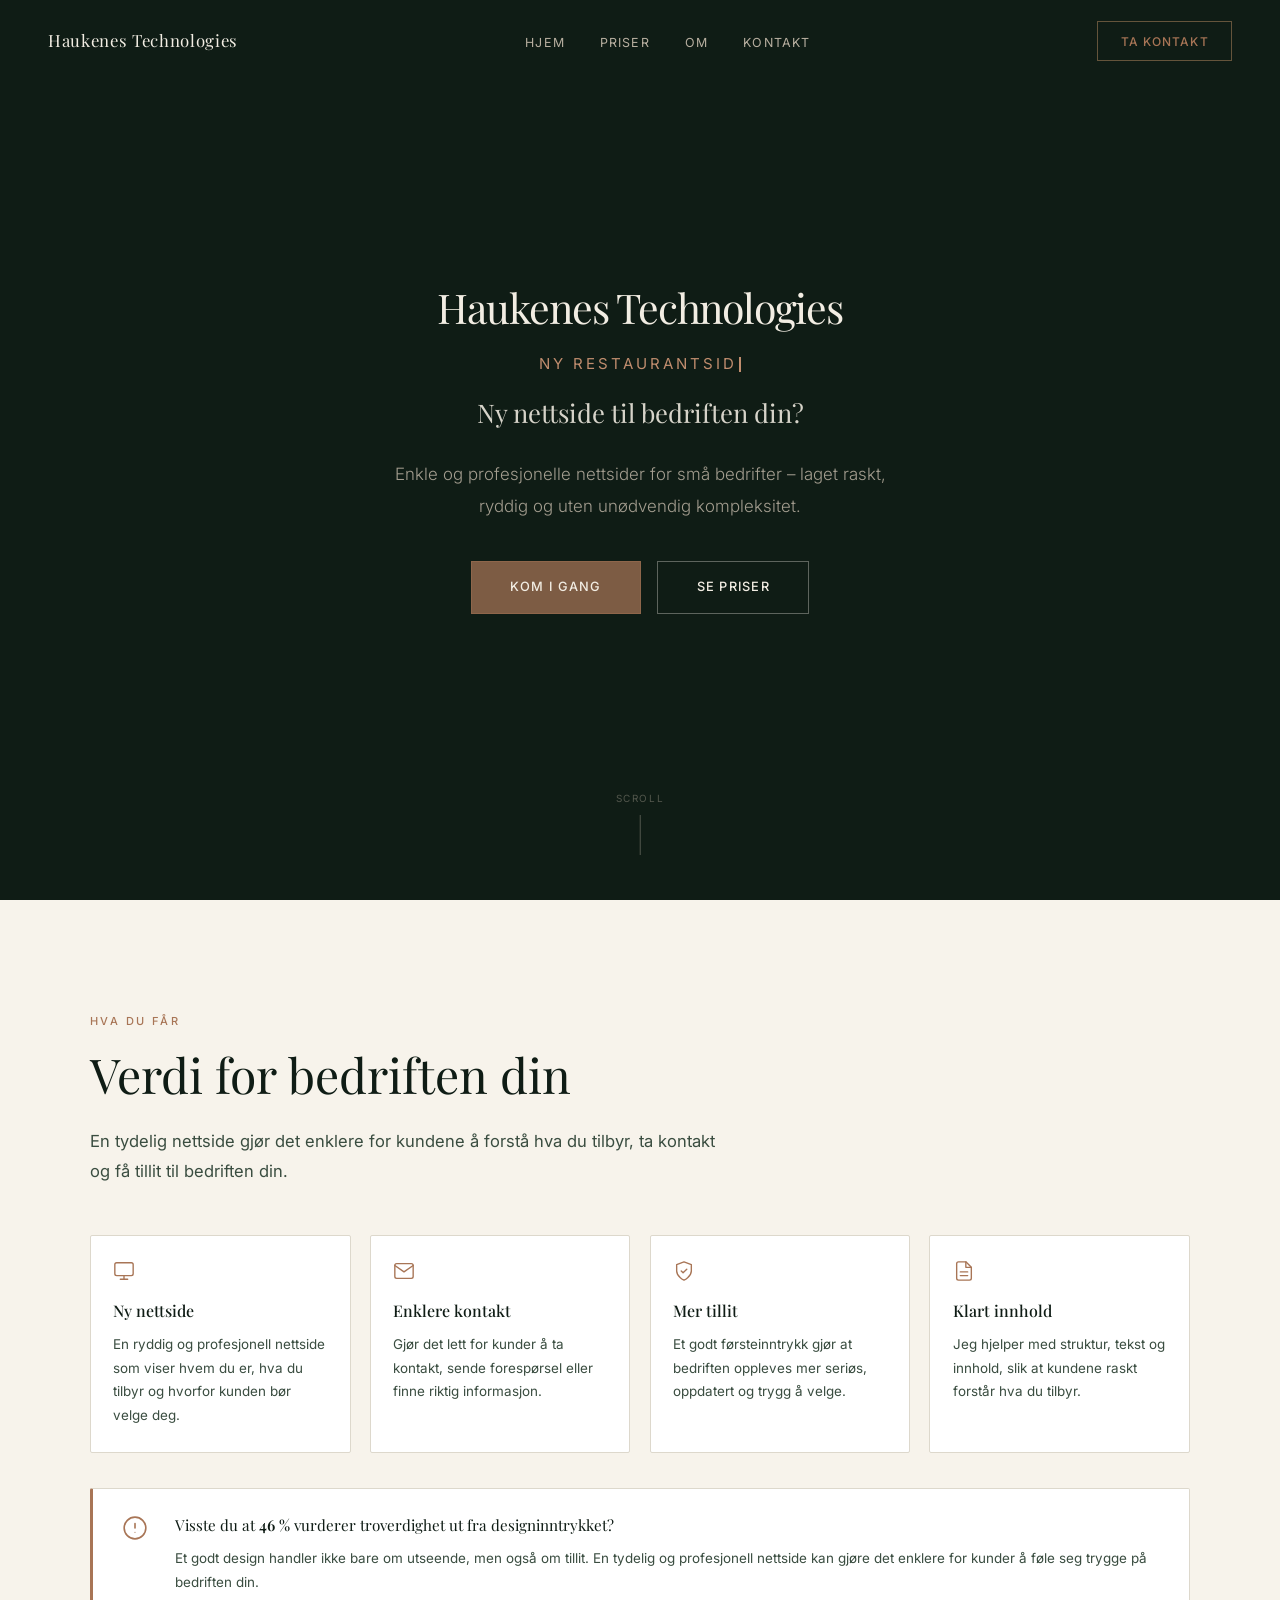
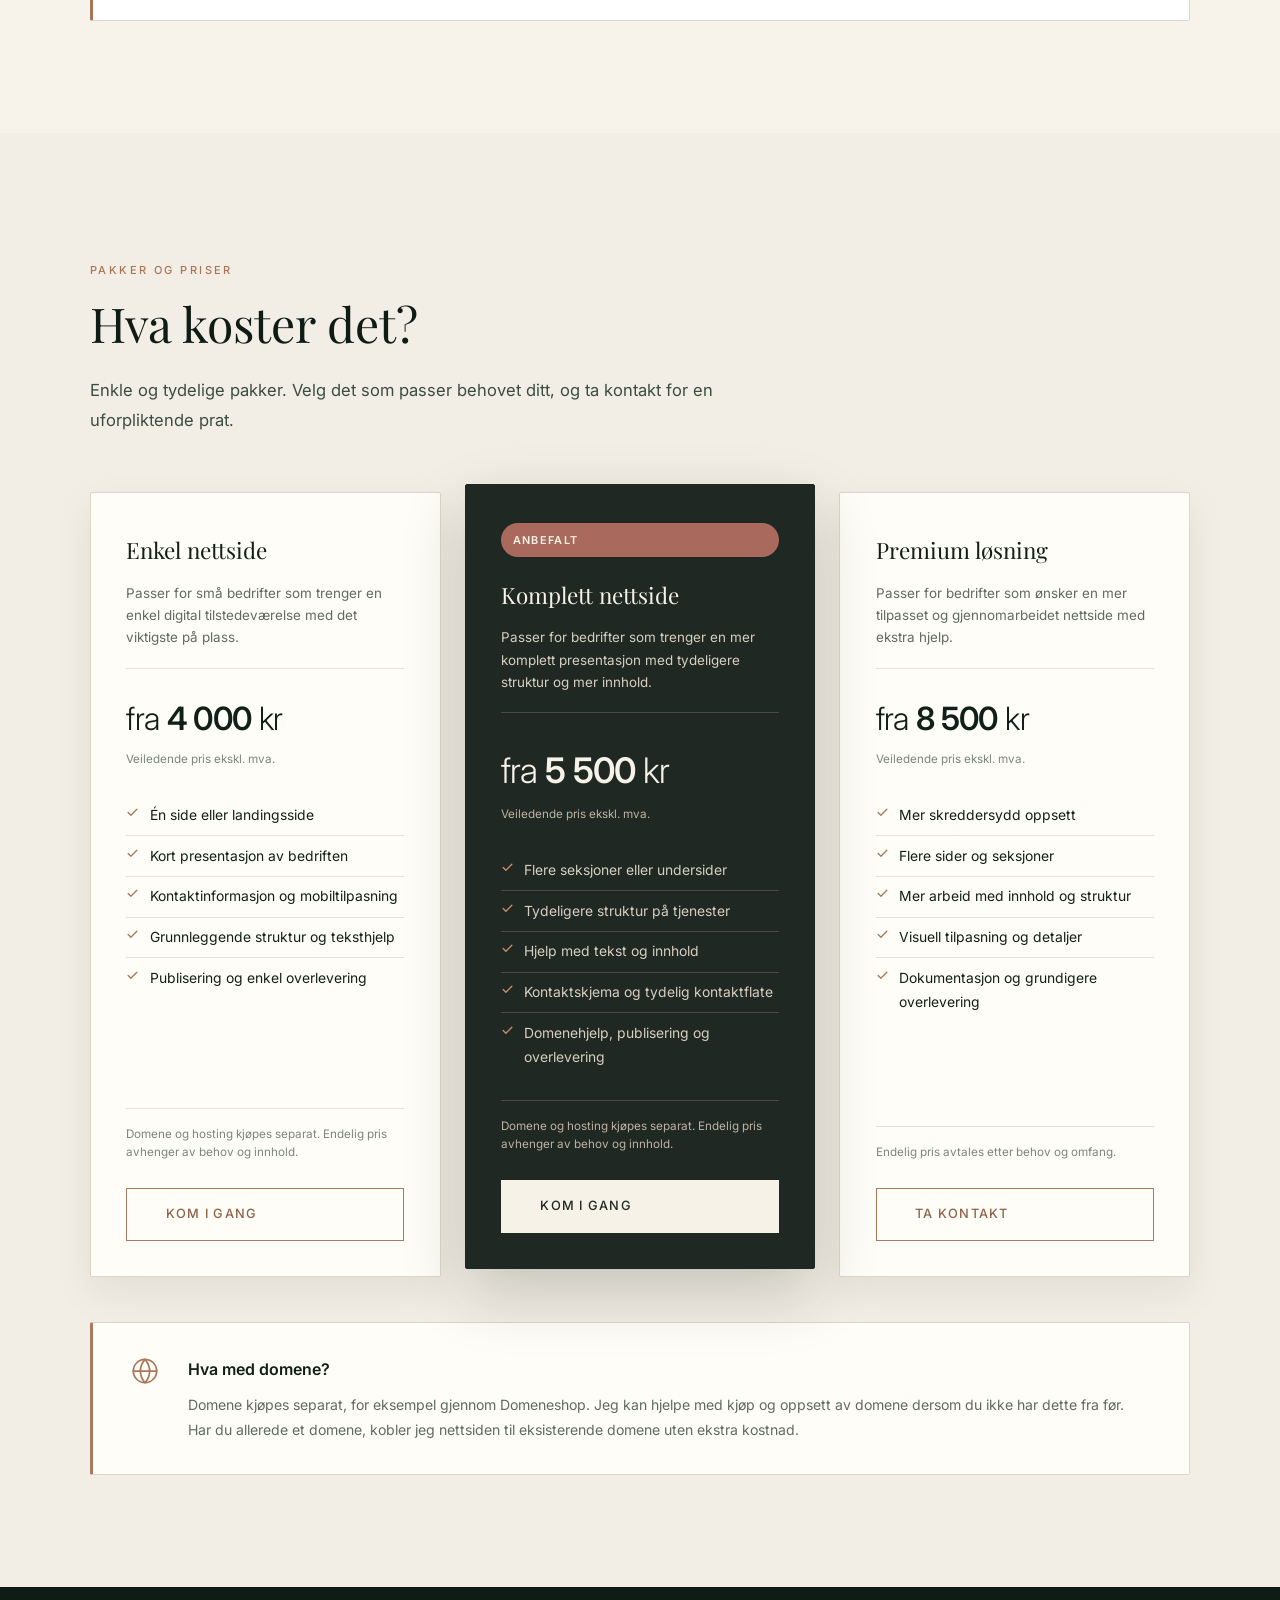
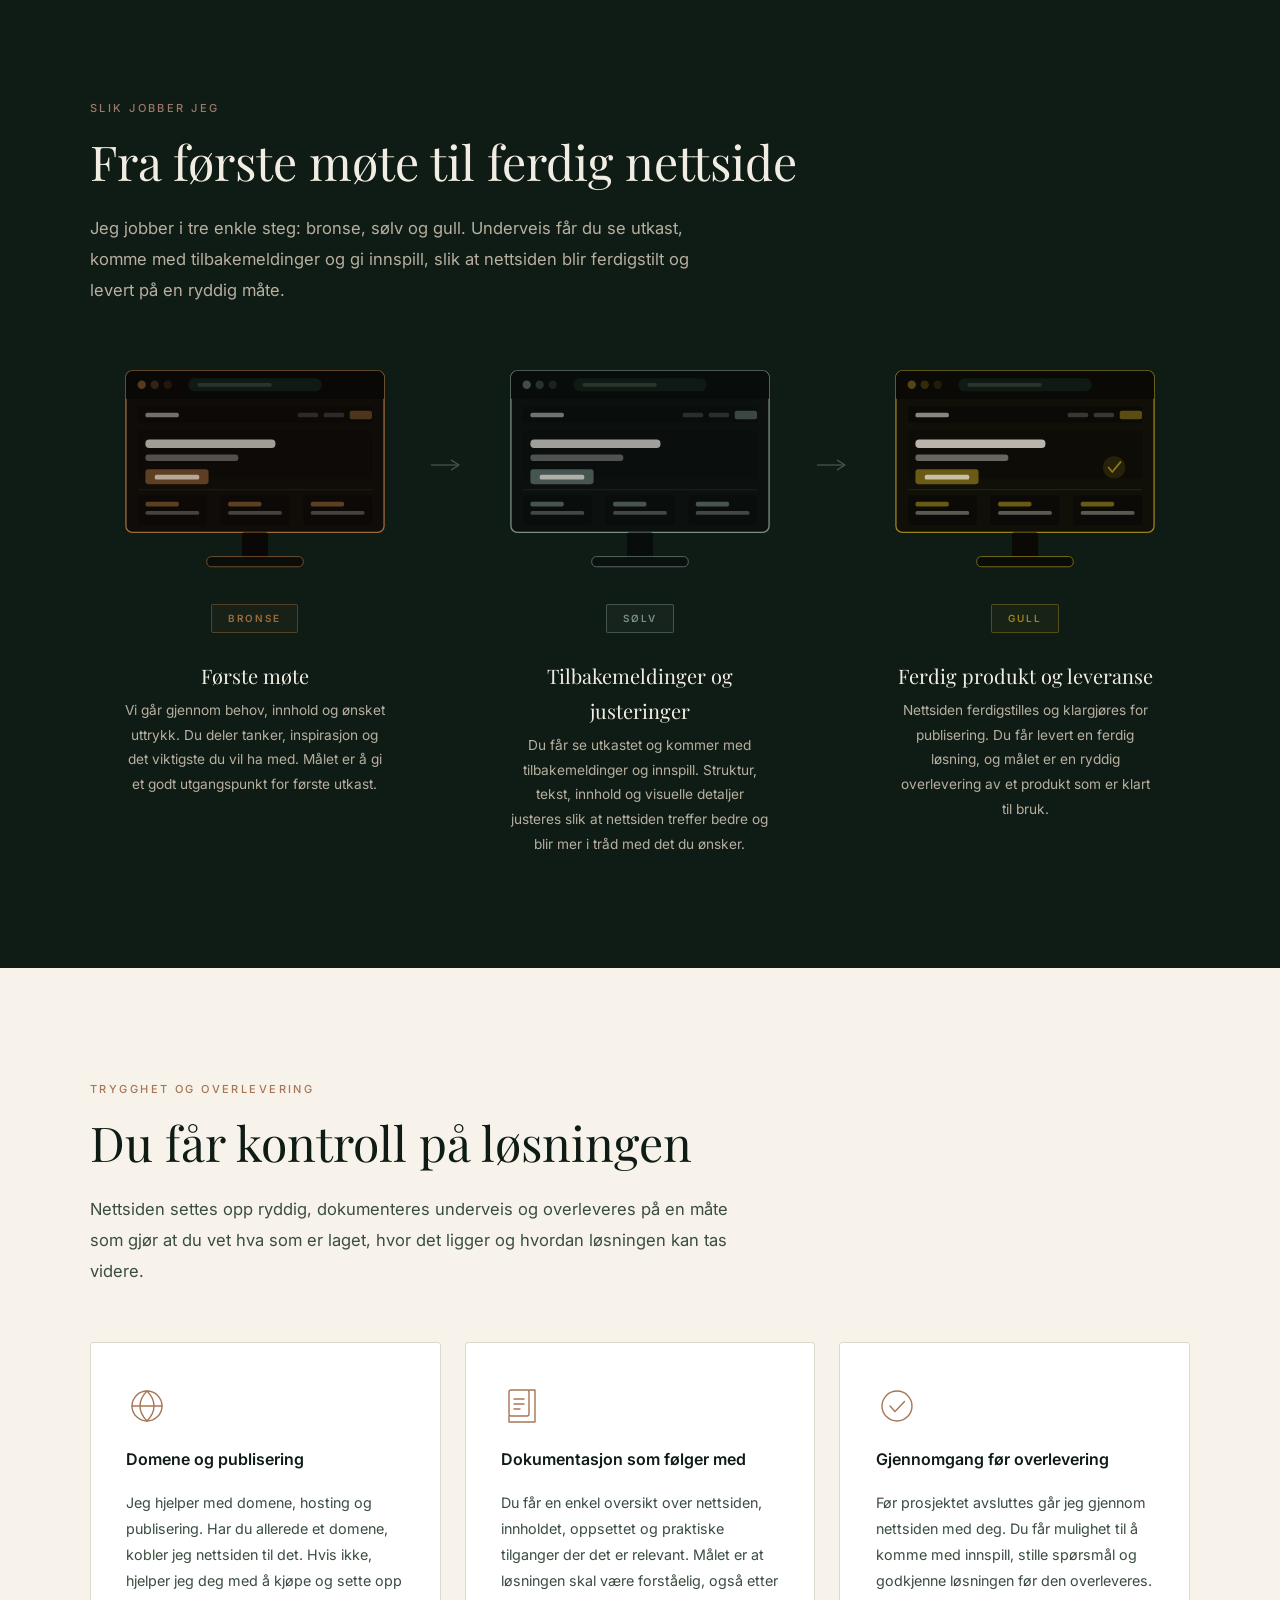
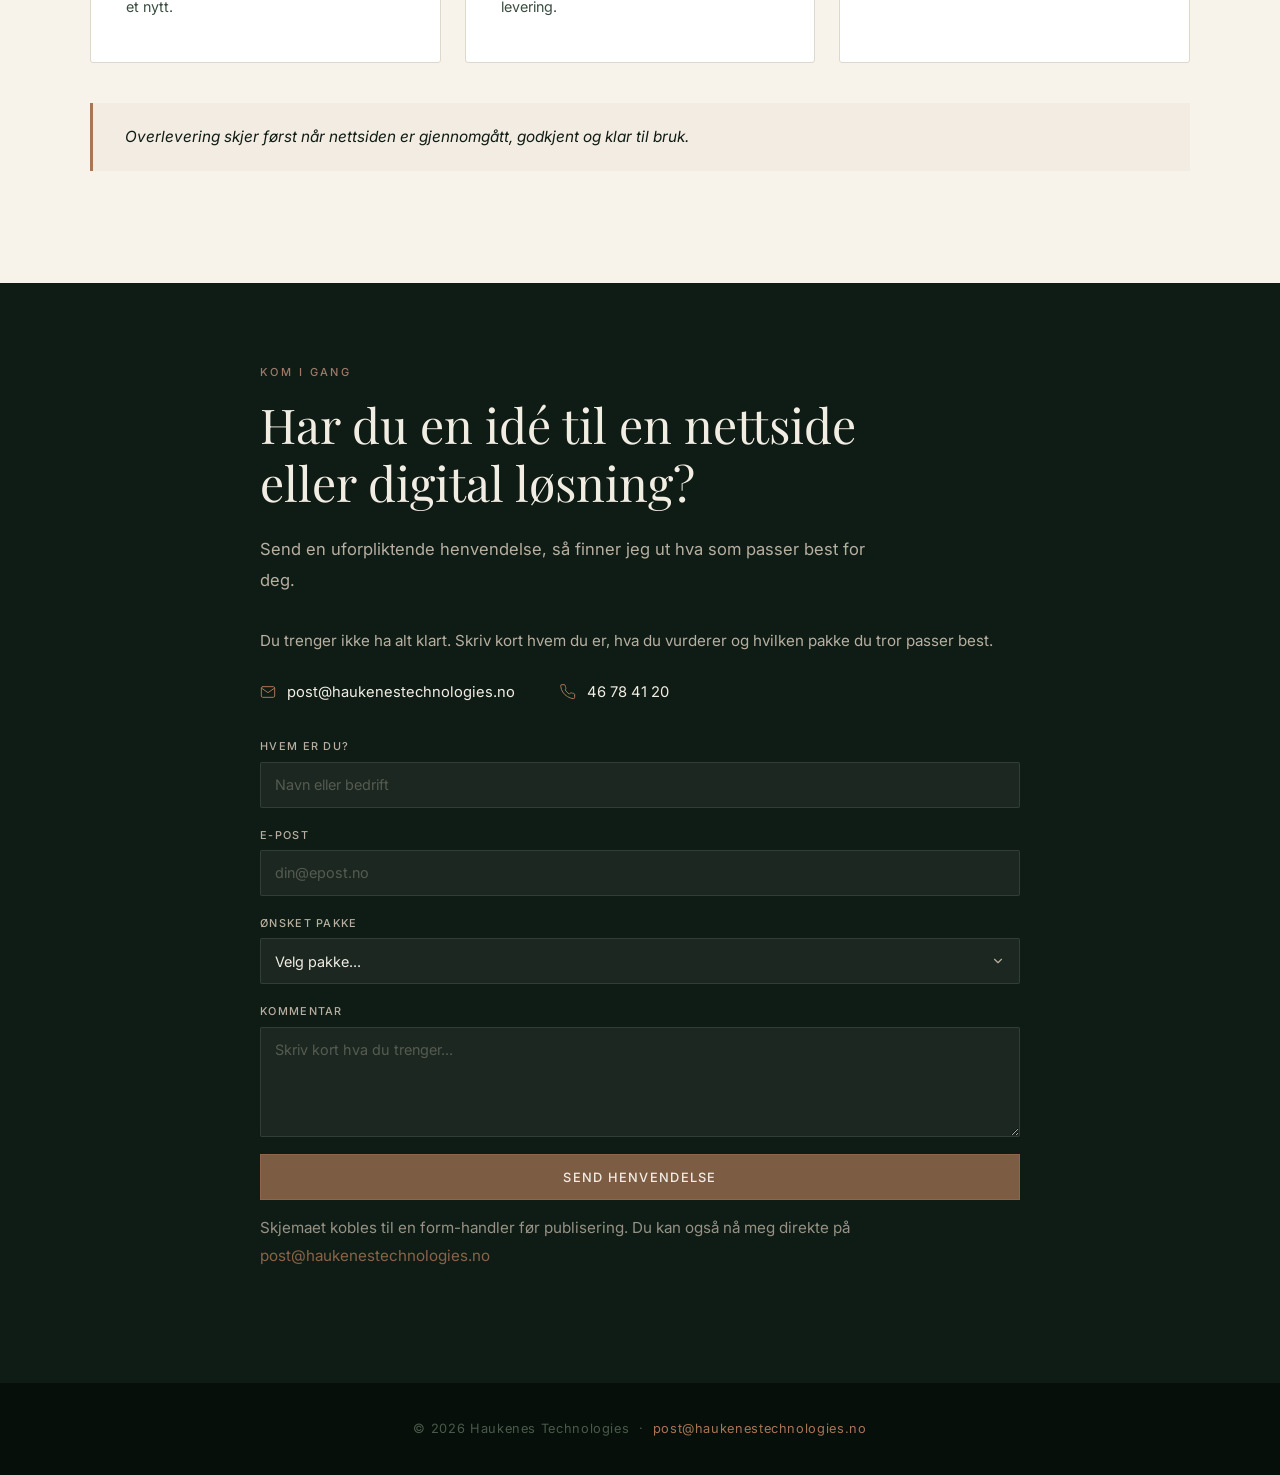
==== commit 5a0c4942: "Erstatt tallmerker med ikoner i Verdi-seksjonen - 01 Ny nettside → monitor-ikon - 02 Enklere kontakt" ====
--- a/index.html
+++ b/index.html
@@ -78,22 +78,37 @@
     <p class="lead">En tydelig nettside gjør det enklere for kundene å forstå hva du tilbyr, ta kontakt og få tillit til bedriften din.</p>
     <div class="value-items">
       <div class="value-item">
-        <span class="value-num">01</span>
+        <svg class="value-icon" viewBox="0 0 24 24" fill="none" stroke="currentColor" stroke-width="1.5" stroke-linecap="round" stroke-linejoin="round" aria-hidden="true">
+          <rect x="2" y="3" width="20" height="14" rx="2"/>
+          <line x1="8" y1="21" x2="16" y2="21"/>
+          <line x1="12" y1="17" x2="12" y2="21"/>
+        </svg>
         <h3>Ny nettside</h3>
         <p>En ryddig og profesjonell nettside som viser hvem du er, hva du tilbyr og hvorfor kunden bør velge deg.</p>
       </div>
       <div class="value-item">
-        <span class="value-num">02</span>
+        <svg class="value-icon" viewBox="0 0 24 24" fill="none" stroke="currentColor" stroke-width="1.5" stroke-linecap="round" stroke-linejoin="round" aria-hidden="true">
+          <path d="M4 4h16c1.1 0 2 .9 2 2v12c0 1.1-.9 2-2 2H4c-1.1 0-2-.9-2-2V6c0-1.1.9-2 2-2z"/>
+          <polyline points="22,6 12,13 2,6"/>
+        </svg>
         <h3>Enklere kontakt</h3>
         <p>Gjør det lett for kunder å ta kontakt, sende forespørsel eller finne riktig informasjon.</p>
       </div>
       <div class="value-item">
-        <span class="value-num">03</span>
+        <svg class="value-icon" viewBox="0 0 24 24" fill="none" stroke="currentColor" stroke-width="1.5" stroke-linecap="round" stroke-linejoin="round" aria-hidden="true">
+          <path d="M12 22s8-4 8-10V5l-8-3-8 3v7c0 6 8 10 8 10z"/>
+          <polyline points="9,12 11,14 15,10"/>
+        </svg>
         <h3>Mer tillit</h3>
         <p>Et godt førsteinntrykk gjør at bedriften oppleves mer seriøs, oppdatert og trygg å velge.</p>
       </div>
       <div class="value-item">
-        <span class="value-num">04</span>
+        <svg class="value-icon" viewBox="0 0 24 24" fill="none" stroke="currentColor" stroke-width="1.5" stroke-linecap="round" stroke-linejoin="round" aria-hidden="true">
+          <path d="M14 2H6a2 2 0 0 0-2 2v16a2 2 0 0 0 2 2h12a2 2 0 0 0 2-2V8z"/>
+          <polyline points="14,2 14,8 20,8"/>
+          <line x1="16" y1="13" x2="8" y2="13"/>
+          <line x1="16" y1="17" x2="8" y2="17"/>
+        </svg>
         <h3>Klart innhold</h3>
         <p>Jeg hjelper med struktur, tekst og innhold, slik at kundene raskt forstår hva du tilbyr.</p>
       </div>
@@ -490,18 +505,75 @@
     setTimeout(tick, 1200);
   }());
 
-  const heroVideos = Array.from(document.querySelectorAll('.hero-video'));
-  let currentVideo = 0;
-  heroVideos.forEach(vid => {
-    vid.addEventListener('ended', () => {
-      heroVideos[currentVideo].classList.remove('active');
-      currentVideo = (currentVideo + 1) % heroVideos.length;
-      const next = heroVideos[currentVideo];
+  (function () {
+    var vids = Array.from(document.querySelectorAll('.hero-video'));
+    if (!vids.length) return;
+    var cur = 0, busy = false;
+    var PREWARM = 2.2; // seconds before end: start next video invisibly
+    var FADE    = 1.0; // seconds before end: begin crossfade
+    var prewarmed = new Set();
+
+    function nextIdx() { return (cur + 1) % vids.length; }
+
+    function prewarm() {
+      var next = vids[nextIdx()];
+      if (prewarmed.has(next)) return;
+      prewarmed.add(next);
       next.currentTime = 0;
-      next.play();
-      next.classList.add('active');
+      var p = next.play();
+      if (p && p.catch) p.catch(function () {});
+    }
+
+    function transition() {
+      if (busy) return;
+      busy = true;
+      var curr = vids[cur];
+      var next = vids[nextIdx()];
+
+      function swap() {
+        curr.classList.remove('active');
+        next.classList.add('active');
+        setTimeout(function () {
+          curr.pause();
+          curr.currentTime = 0;
+          prewarmed.delete(curr);
+          cur = nextIdx();
+          busy = false;
+        }, 1600); // slightly longer than CSS transition (1.4s)
+      }
+
+      // If already playing and buffered, crossfade immediately
+      if (!next.paused && next.readyState >= 3) {
+        swap();
+      } else {
+        function onPlaying() {
+          next.removeEventListener('playing', onPlaying);
+          swap();
+        }
+        next.addEventListener('playing', onPlaying);
+        var p = next.play();
+        if (p && p.catch) {
+          p.catch(function () {
+            next.removeEventListener('playing', onPlaying);
+            swap(); // fade anyway rather than show blank
+          });
+        }
+      }
+    }
+
+    vids.forEach(function (vid, i) {
+      vid.addEventListener('timeupdate', function () {
+        if (i !== cur || busy) return;
+        var rem = vid.duration - vid.currentTime;
+        if (isNaN(rem)) return;
+        if (rem <= PREWARM) prewarm();
+        if (rem <= FADE)    transition();
+      });
+      vid.addEventListener('ended', function () {
+        if (i === cur && !busy) transition();
+      });
     });
-  });
+  }());
 
   const nav = document.getElementById('main-nav');
   const updateNav = () => nav.classList.toggle('scrolled', window.scrollY > 60);
--- a/public/style.css
+++ b/public/style.css
@@ -379,14 +379,13 @@
   line-height: 1.8;
   margin: 0;
 }
-.value-num {
+.value-icon {
   display: block;
-  font-size: 0.65rem;
-  font-weight: 600;
-  letter-spacing: 0.12em;
+  width: 22px;
+  height: 22px;
   color: var(--gold);
-  text-transform: uppercase;
-  margin-bottom: 0.5rem;
+  margin-bottom: 0.9rem;
+  flex-shrink: 0;
 }
 .value-item {
   background: var(--white);
@@ -611,7 +610,20 @@
 .about-img { width: 100%; aspect-ratio: 3 / 4; object-fit: cover; object-position: center top; border-radius: 4px; display: block; }
 .about-text h2 { margin-bottom: 1.4rem; }
 .about-text p { margin-bottom: 1.1rem; color: var(--muted); }
-.about-text p:last-of-type { margin-bottom: 2rem; }
+.about-text p:last-of-type { margin-bottom: 1.6rem; }
+.about-linkedin {
+  display: flex;
+  align-items: center;
+  gap: 0.45rem;
+  color: var(--muted);
+  font-size: 0.8rem;
+  letter-spacing: 0.04em;
+  text-decoration: none;
+  opacity: 0.55;
+  transition: opacity 0.2s, color 0.2s;
+  margin-bottom: 1.2rem;
+}
+.about-linkedin:hover { color: #0A66C2; opacity: 1; }
 
 /* ── CONTACT ──────────────────────────────────── */
 #contact { background: var(--navy); padding: 5rem 1.5rem 5.5rem; }
@@ -811,7 +823,7 @@
 
   /* Hero video: per-video focal point on portrait screens */
   .hero-video        { object-position: center 30%; }
-  .hero-video--h2    { object-position: 72% center; }
+  .hero-video--h2    { object-position: 78% center; }
   .hero-video--h3-4  { object-position: 18% center; }
 
   /* Darker overlay on mobile — stable and controlled regardless of video frame */
@@ -828,14 +840,35 @@
   .contact-details-inline { flex-direction: column; gap: 0.8rem; margin-bottom: 1.4rem; }
   .assurance-grid { grid-template-columns: 1fr; }
 
-  .hero-brand { font-size: clamp(2.2rem, 10vw, 3.4rem); }
+  .hero-brand { font-size: clamp(1.35rem, 6.8vw, 3.4rem); white-space: nowrap; }
   .hero-title { white-space: normal; }
   .hero-cta { flex-direction: column; align-items: center; }
   .hero-cta a { width: 100%; max-width: 260px; text-align: center; }
+
+  /* Hero: pad bottom so content floats up from Safari UI bar */
+  #hero { padding-bottom: max(3.5rem, env(safe-area-inset-bottom)); }
+
+  /* Typing text: hide on mobile — static hero-title takes over */
+  .hero-typing-wrap { display: none; }
+
+  /* Scroll indicator: hides into Safari bottom bar — remove on mobile */
+  .scroll-hint { display: none; }
+
+  /* Anchor scroll: compensate for fixed nav on mobile */
+  html { scroll-padding-top: 68px; }
+  #services, #process, #priser, #pricing, #handover, #contact {
+    scroll-margin-top: 68px;
+  }
+  #priser { padding-bottom: max(5rem, calc(env(safe-area-inset-bottom) + 4rem)); }
+
+  /* Insight box: tighter on mobile */
+  .insight-box { padding: 1.1rem 1.3rem; gap: 1rem; }
+  .insight-icon { width: 20px; height: 20px; }
 }
 
 @media (max-width: 480px) {
-  .value-items { grid-template-columns: 1fr; }
+  .value-items { grid-template-columns: 1fr; gap: 0.85rem; }
+  .value-item { padding: 1.2rem 1.2rem; }
   .process-steps { grid-template-columns: 1fr; }
   .domain-box { flex-direction: column; gap: 1rem; }
 }
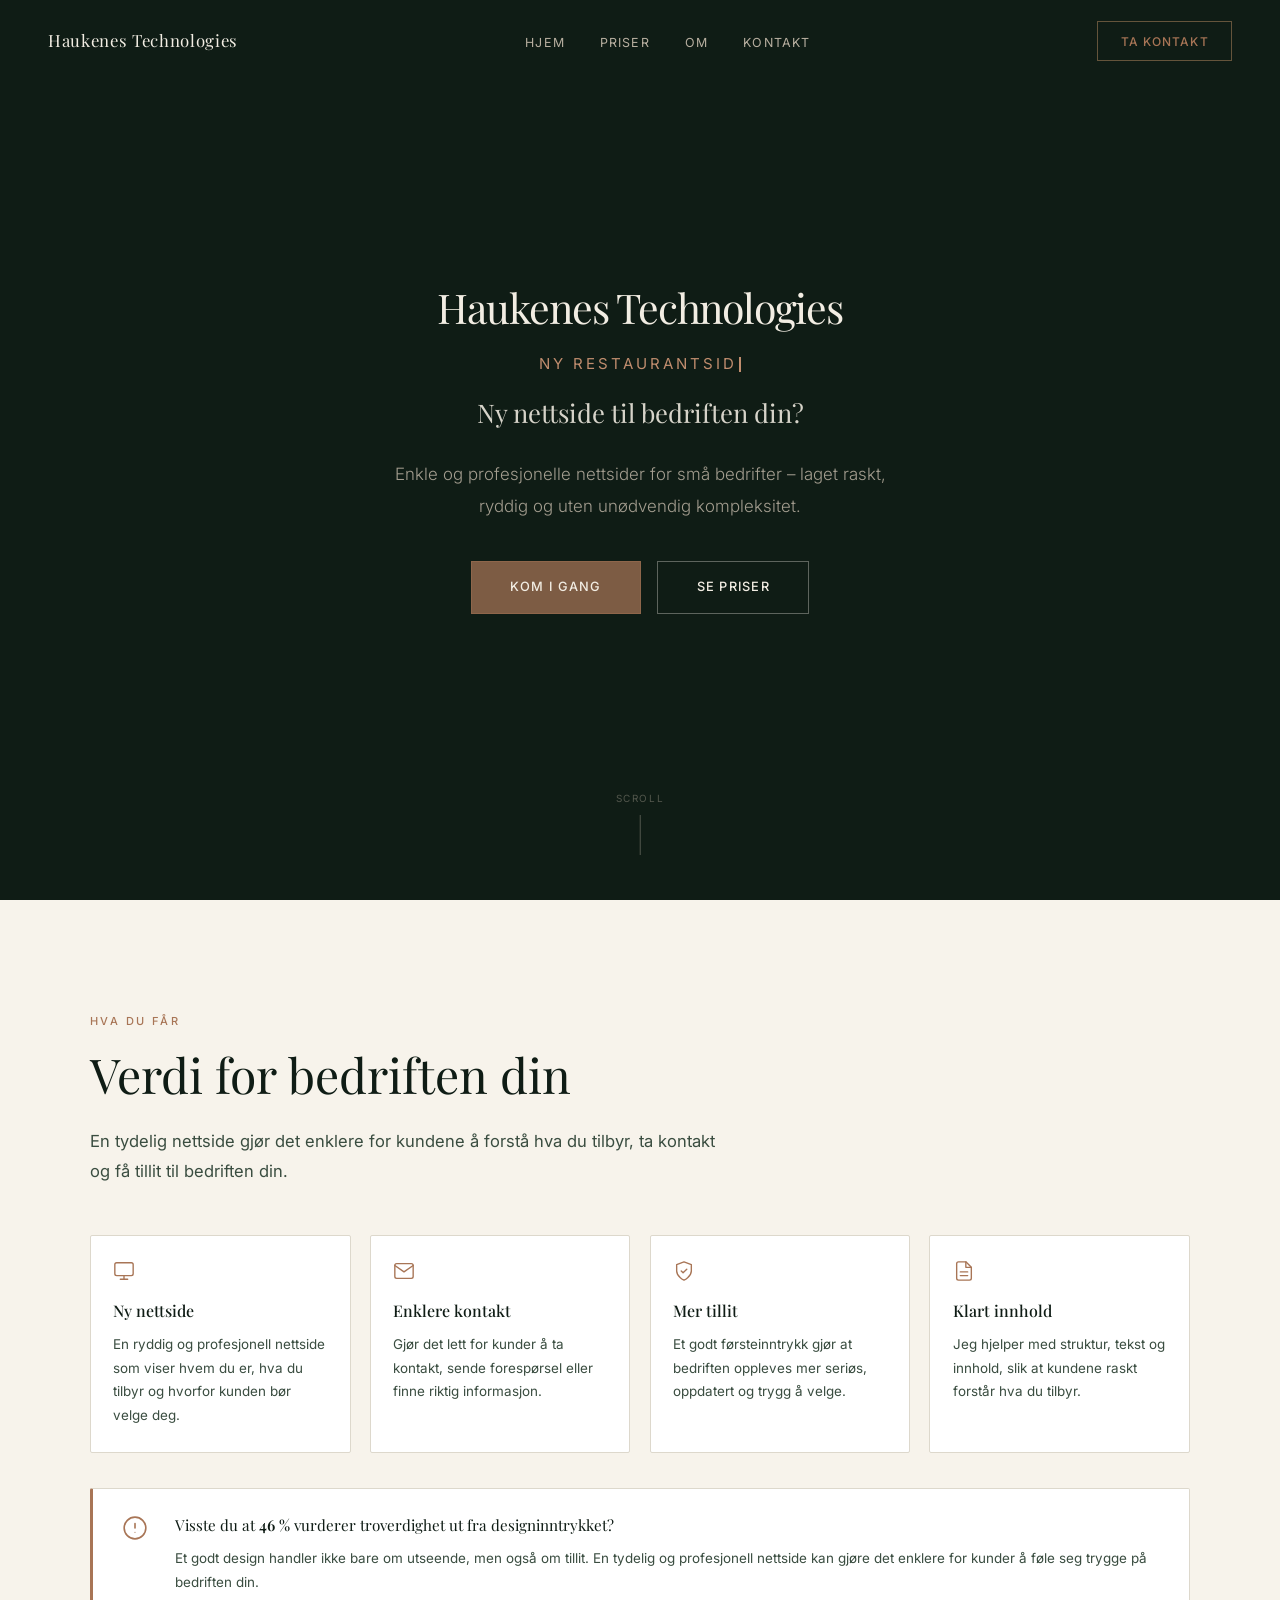
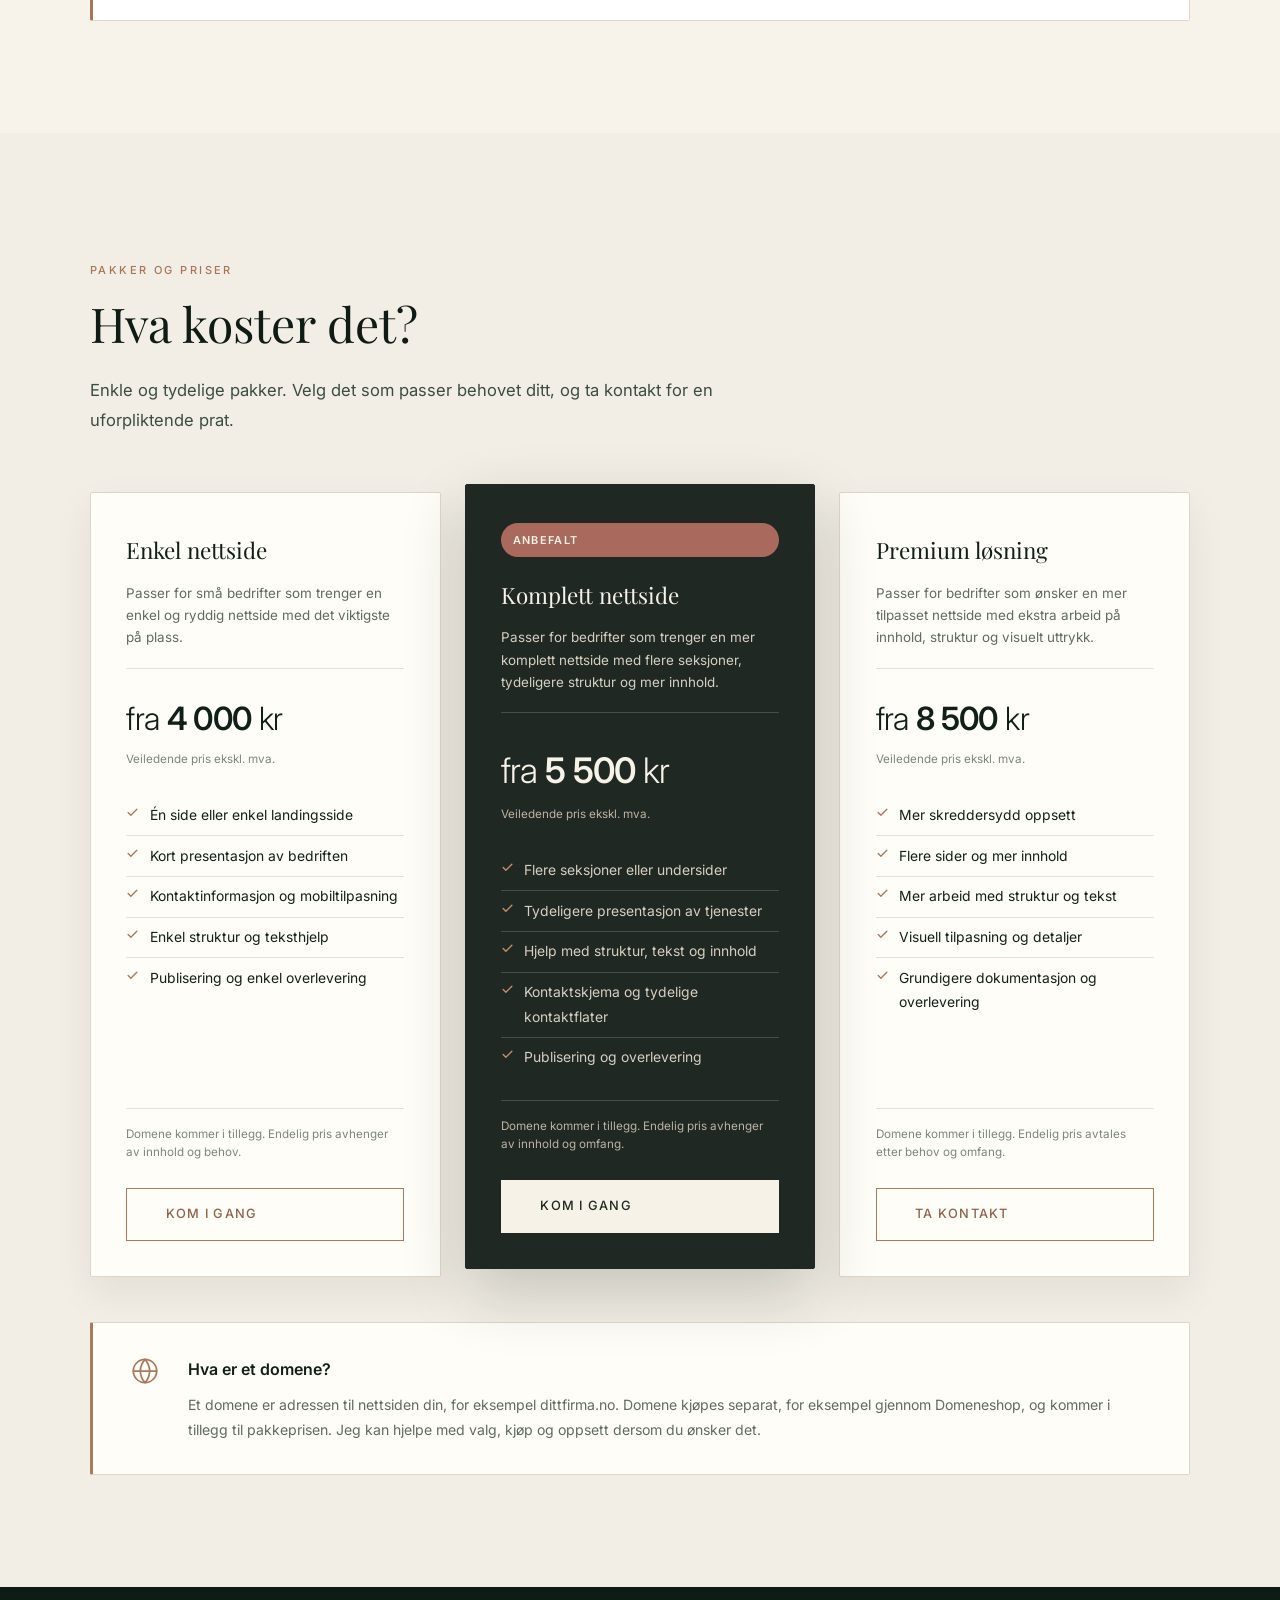
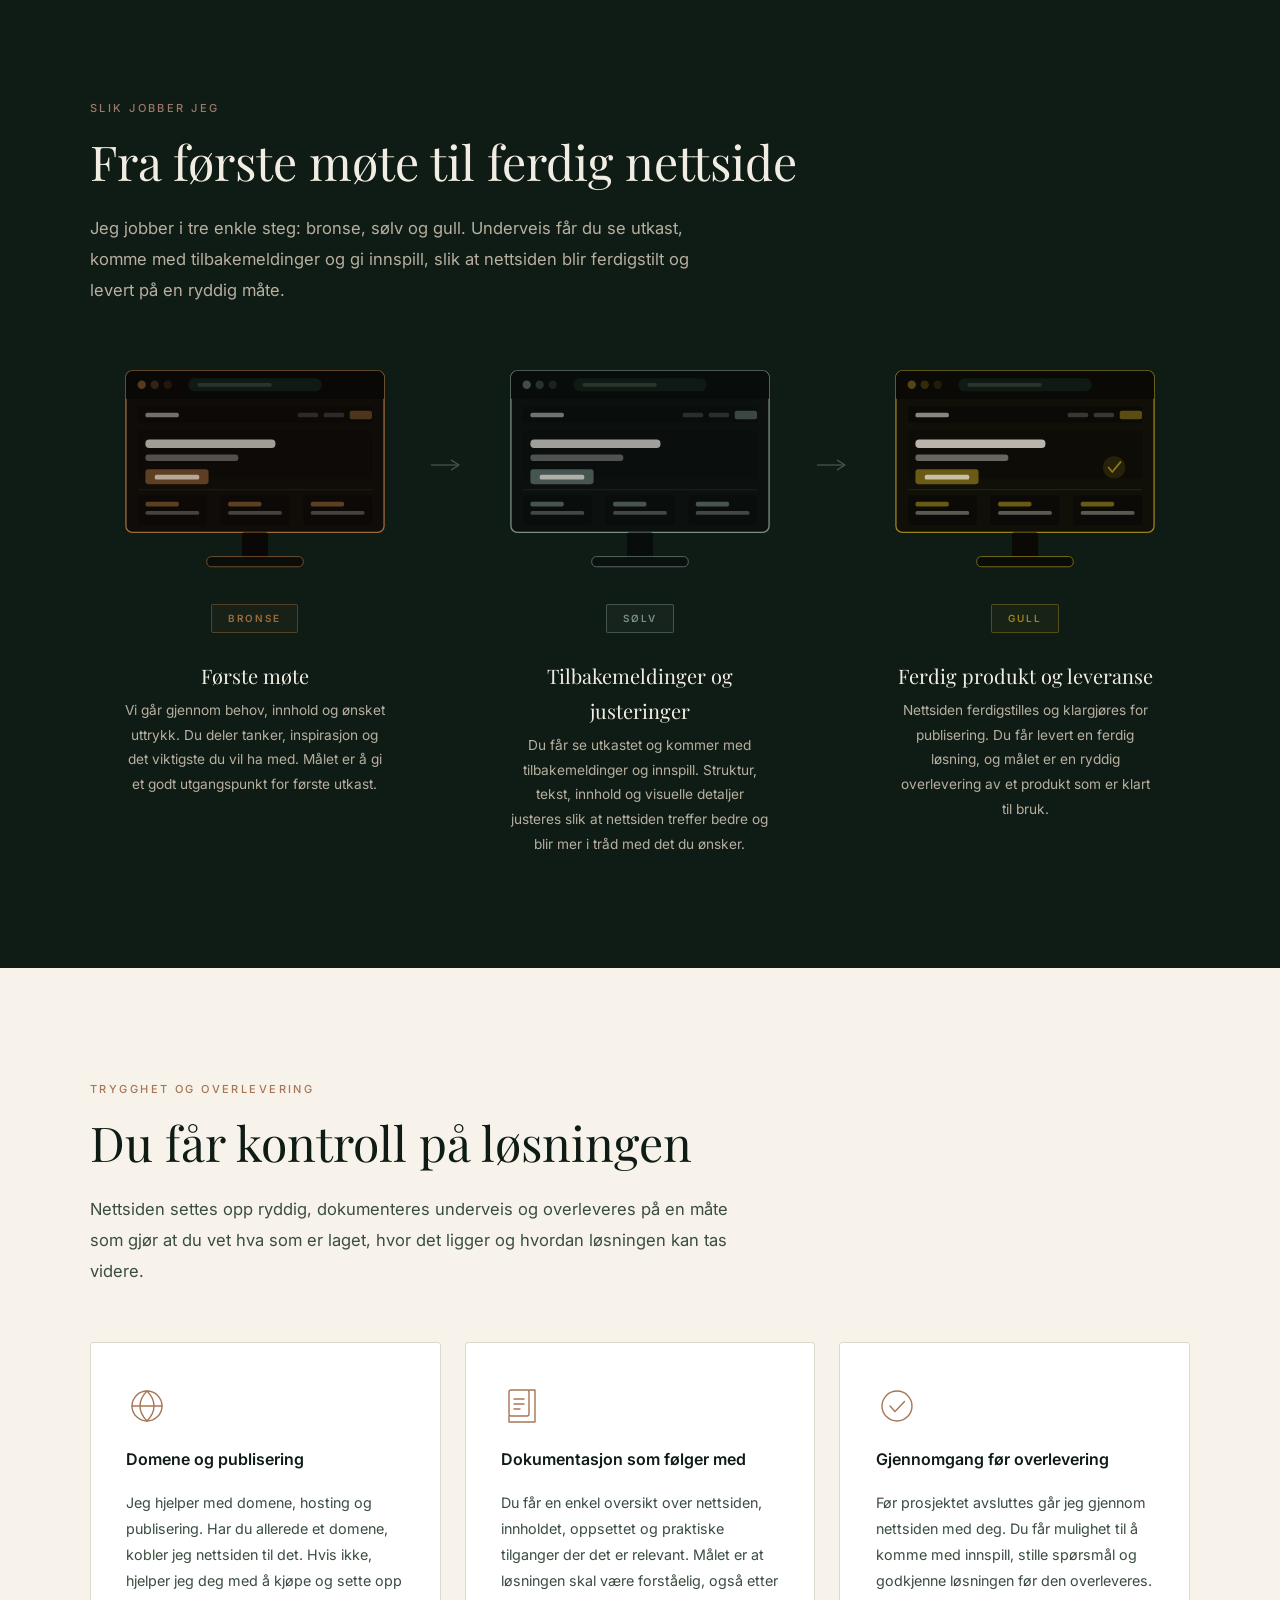
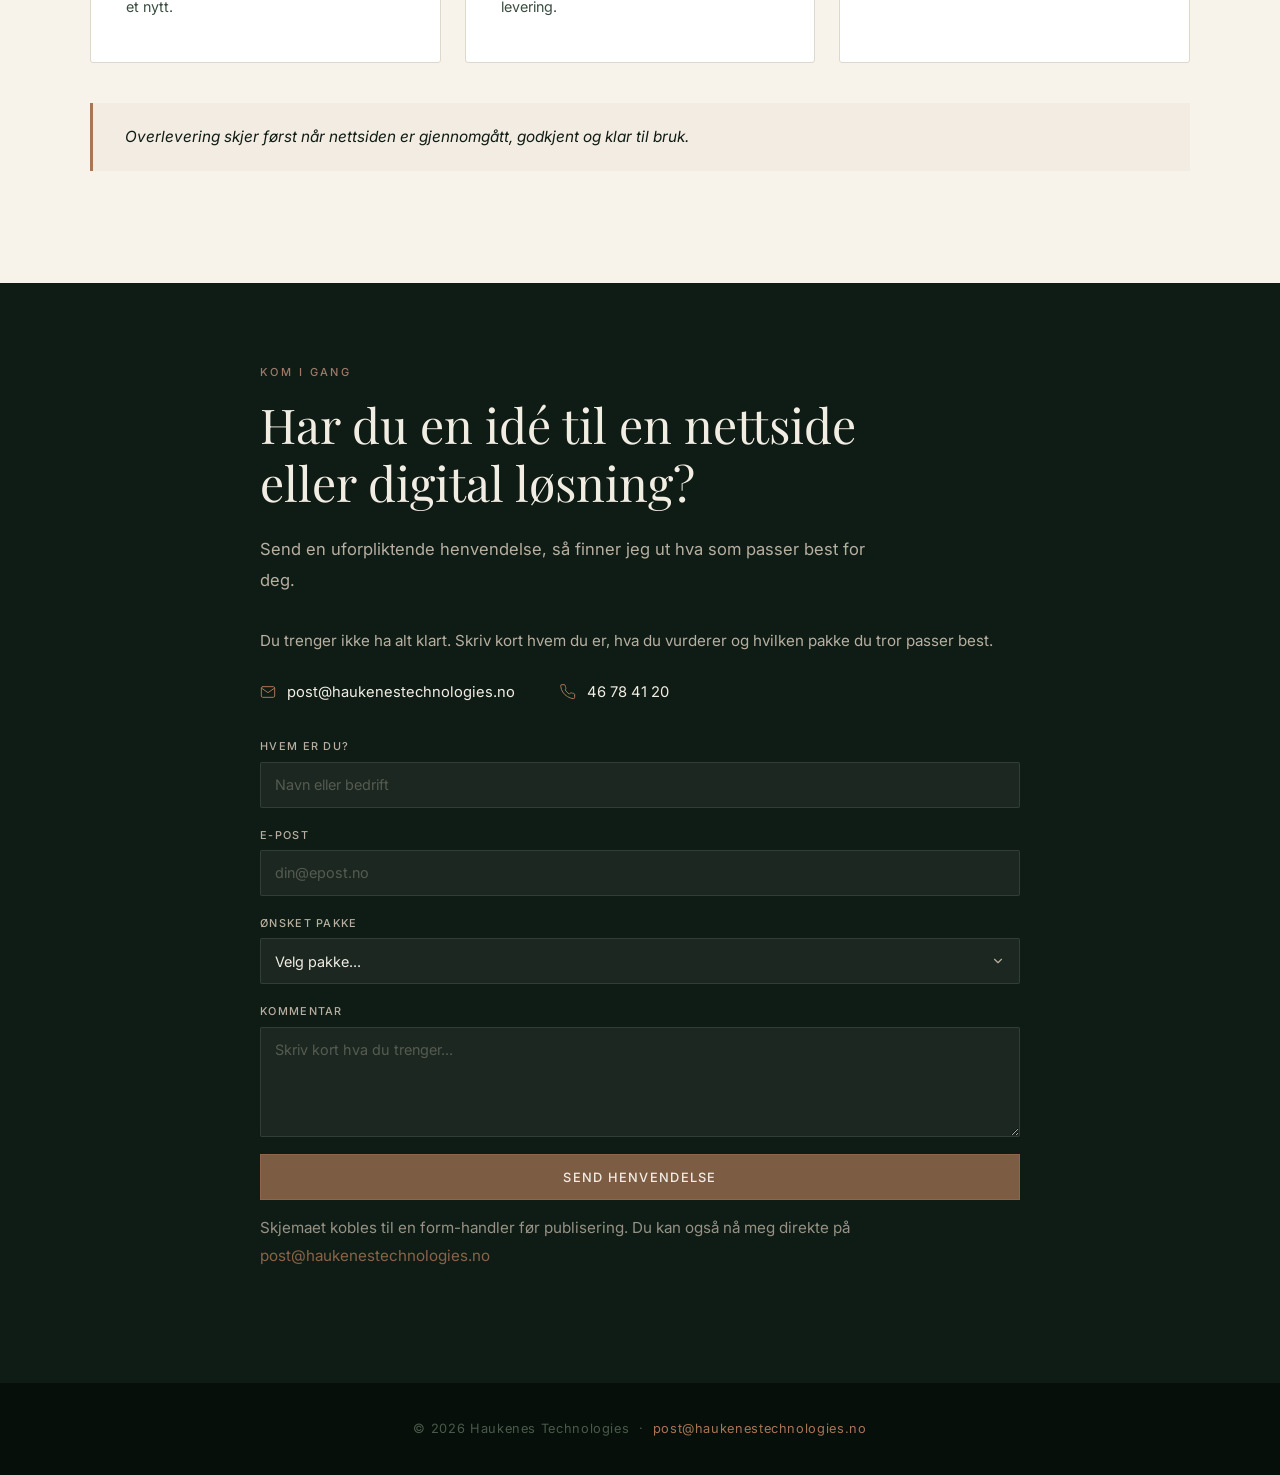
==== commit e585831b: "Oppdater prisseksjon: klarere pakketekster og domene-forklaring - Alle tre pakker: beskrivelser og p" ====
--- a/index.html
+++ b/index.html
@@ -137,50 +137,50 @@
 
       <div class="price-card">
         <h3>Enkel nettside</h3>
-        <p class="price-for">Passer for små bedrifter som trenger en enkel digital tilstedeværelse med det viktigste på plass.</p>
+        <p class="price-for">Passer for små bedrifter som trenger en enkel og ryddig nettside med det viktigste på plass.</p>
         <div class="price-amount">fra <strong>4 000</strong> kr</div>
         <p class="price-note">Veiledende pris ekskl. mva.</p>
         <ul class="price-features">
-          <li><svg width="13" height="13" viewBox="0 0 24 24" fill="none" stroke="currentColor" stroke-width="2.5" stroke-linecap="round" stroke-linejoin="round"><polyline points="20 6 9 17 4 12"/></svg>Én side eller landingsside</li>
+          <li><svg width="13" height="13" viewBox="0 0 24 24" fill="none" stroke="currentColor" stroke-width="2.5" stroke-linecap="round" stroke-linejoin="round"><polyline points="20 6 9 17 4 12"/></svg>Én side eller enkel landingsside</li>
           <li><svg width="13" height="13" viewBox="0 0 24 24" fill="none" stroke="currentColor" stroke-width="2.5" stroke-linecap="round" stroke-linejoin="round"><polyline points="20 6 9 17 4 12"/></svg>Kort presentasjon av bedriften</li>
           <li><svg width="13" height="13" viewBox="0 0 24 24" fill="none" stroke="currentColor" stroke-width="2.5" stroke-linecap="round" stroke-linejoin="round"><polyline points="20 6 9 17 4 12"/></svg>Kontaktinformasjon og mobiltilpasning</li>
-          <li><svg width="13" height="13" viewBox="0 0 24 24" fill="none" stroke="currentColor" stroke-width="2.5" stroke-linecap="round" stroke-linejoin="round"><polyline points="20 6 9 17 4 12"/></svg>Grunnleggende struktur og teksthjelp</li>
+          <li><svg width="13" height="13" viewBox="0 0 24 24" fill="none" stroke="currentColor" stroke-width="2.5" stroke-linecap="round" stroke-linejoin="round"><polyline points="20 6 9 17 4 12"/></svg>Enkel struktur og teksthjelp</li>
           <li><svg width="13" height="13" viewBox="0 0 24 24" fill="none" stroke="currentColor" stroke-width="2.5" stroke-linecap="round" stroke-linejoin="round"><polyline points="20 6 9 17 4 12"/></svg>Publisering og enkel overlevering</li>
         </ul>
-        <p class="price-disclaimer">Domene og hosting kjøpes separat. Endelig pris avhenger av behov og innhold.</p>
+        <p class="price-disclaimer">Domene kommer i tillegg. Endelig pris avhenger av innhold og behov.</p>
         <a href="mailto:post@haukenestechnologies.no" class="btn-outline">Kom i gang</a>
       </div>
 
       <div class="price-card featured">
         <p class="featured-label">Anbefalt</p>
         <h3>Komplett nettside</h3>
-        <p class="price-for">Passer for bedrifter som trenger en mer komplett presentasjon med tydeligere struktur og mer innhold.</p>
+        <p class="price-for">Passer for bedrifter som trenger en mer komplett nettside med flere seksjoner, tydeligere struktur og mer innhold.</p>
         <div class="price-amount">fra <strong>5 500</strong> kr</div>
         <p class="price-note">Veiledende pris ekskl. mva.</p>
         <ul class="price-features">
           <li><svg width="13" height="13" viewBox="0 0 24 24" fill="none" stroke="currentColor" stroke-width="2.5" stroke-linecap="round" stroke-linejoin="round"><polyline points="20 6 9 17 4 12"/></svg>Flere seksjoner eller undersider</li>
-          <li><svg width="13" height="13" viewBox="0 0 24 24" fill="none" stroke="currentColor" stroke-width="2.5" stroke-linecap="round" stroke-linejoin="round"><polyline points="20 6 9 17 4 12"/></svg>Tydeligere struktur på tjenester</li>
-          <li><svg width="13" height="13" viewBox="0 0 24 24" fill="none" stroke="currentColor" stroke-width="2.5" stroke-linecap="round" stroke-linejoin="round"><polyline points="20 6 9 17 4 12"/></svg>Hjelp med tekst og innhold</li>
-          <li><svg width="13" height="13" viewBox="0 0 24 24" fill="none" stroke="currentColor" stroke-width="2.5" stroke-linecap="round" stroke-linejoin="round"><polyline points="20 6 9 17 4 12"/></svg>Kontaktskjema og tydelig kontaktflate</li>
-          <li><svg width="13" height="13" viewBox="0 0 24 24" fill="none" stroke="currentColor" stroke-width="2.5" stroke-linecap="round" stroke-linejoin="round"><polyline points="20 6 9 17 4 12"/></svg>Domenehjelp, publisering og overlevering</li>
+          <li><svg width="13" height="13" viewBox="0 0 24 24" fill="none" stroke="currentColor" stroke-width="2.5" stroke-linecap="round" stroke-linejoin="round"><polyline points="20 6 9 17 4 12"/></svg>Tydeligere presentasjon av tjenester</li>
+          <li><svg width="13" height="13" viewBox="0 0 24 24" fill="none" stroke="currentColor" stroke-width="2.5" stroke-linecap="round" stroke-linejoin="round"><polyline points="20 6 9 17 4 12"/></svg>Hjelp med struktur, tekst og innhold</li>
+          <li><svg width="13" height="13" viewBox="0 0 24 24" fill="none" stroke="currentColor" stroke-width="2.5" stroke-linecap="round" stroke-linejoin="round"><polyline points="20 6 9 17 4 12"/></svg>Kontaktskjema og tydelige kontaktflater</li>
+          <li><svg width="13" height="13" viewBox="0 0 24 24" fill="none" stroke="currentColor" stroke-width="2.5" stroke-linecap="round" stroke-linejoin="round"><polyline points="20 6 9 17 4 12"/></svg>Publisering og overlevering</li>
         </ul>
-        <p class="price-disclaimer">Domene og hosting kjøpes separat. Endelig pris avhenger av behov og innhold.</p>
+        <p class="price-disclaimer">Domene kommer i tillegg. Endelig pris avhenger av innhold og omfang.</p>
         <a href="mailto:post@haukenestechnologies.no" class="btn-primary">Kom i gang</a>
       </div>
 
       <div class="price-card">
         <h3>Premium løsning</h3>
-        <p class="price-for">Passer for bedrifter som ønsker en mer tilpasset og gjennomarbeidet nettside med ekstra hjelp.</p>
+        <p class="price-for">Passer for bedrifter som ønsker en mer tilpasset nettside med ekstra arbeid på innhold, struktur og visuelt uttrykk.</p>
         <div class="price-amount">fra <strong>8 500</strong> kr</div>
         <p class="price-note">Veiledende pris ekskl. mva.</p>
         <ul class="price-features">
           <li><svg width="13" height="13" viewBox="0 0 24 24" fill="none" stroke="currentColor" stroke-width="2.5" stroke-linecap="round" stroke-linejoin="round"><polyline points="20 6 9 17 4 12"/></svg>Mer skreddersydd oppsett</li>
-          <li><svg width="13" height="13" viewBox="0 0 24 24" fill="none" stroke="currentColor" stroke-width="2.5" stroke-linecap="round" stroke-linejoin="round"><polyline points="20 6 9 17 4 12"/></svg>Flere sider og seksjoner</li>
-          <li><svg width="13" height="13" viewBox="0 0 24 24" fill="none" stroke="currentColor" stroke-width="2.5" stroke-linecap="round" stroke-linejoin="round"><polyline points="20 6 9 17 4 12"/></svg>Mer arbeid med innhold og struktur</li>
+          <li><svg width="13" height="13" viewBox="0 0 24 24" fill="none" stroke="currentColor" stroke-width="2.5" stroke-linecap="round" stroke-linejoin="round"><polyline points="20 6 9 17 4 12"/></svg>Flere sider og mer innhold</li>
+          <li><svg width="13" height="13" viewBox="0 0 24 24" fill="none" stroke="currentColor" stroke-width="2.5" stroke-linecap="round" stroke-linejoin="round"><polyline points="20 6 9 17 4 12"/></svg>Mer arbeid med struktur og tekst</li>
           <li><svg width="13" height="13" viewBox="0 0 24 24" fill="none" stroke="currentColor" stroke-width="2.5" stroke-linecap="round" stroke-linejoin="round"><polyline points="20 6 9 17 4 12"/></svg>Visuell tilpasning og detaljer</li>
-          <li><svg width="13" height="13" viewBox="0 0 24 24" fill="none" stroke="currentColor" stroke-width="2.5" stroke-linecap="round" stroke-linejoin="round"><polyline points="20 6 9 17 4 12"/></svg>Dokumentasjon og grundigere overlevering</li>
+          <li><svg width="13" height="13" viewBox="0 0 24 24" fill="none" stroke="currentColor" stroke-width="2.5" stroke-linecap="round" stroke-linejoin="round"><polyline points="20 6 9 17 4 12"/></svg>Grundigere dokumentasjon og overlevering</li>
         </ul>
-        <p class="price-disclaimer">Endelig pris avtales etter behov og omfang.</p>
+        <p class="price-disclaimer">Domene kommer i tillegg. Endelig pris avtales etter behov og omfang.</p>
         <a href="mailto:post@haukenestechnologies.no" class="btn-outline">Ta kontakt</a>
       </div>
 
@@ -193,8 +193,8 @@
         <path d="M12 2a15.3 15.3 0 0 1 4 10 15.3 15.3 0 0 1-4 10 15.3 15.3 0 0 1-4-10 15.3 15.3 0 0 1 4-10z"/>
       </svg>
       <div>
-        <h4>Hva med domene?</h4>
-        <p>Domene kjøpes separat, for eksempel gjennom Domeneshop. Jeg kan hjelpe med kjøp og oppsett av domene dersom du ikke har dette fra før. Har du allerede et domene, kobler jeg nettsiden til eksisterende domene uten ekstra kostnad.</p>
+        <h4>Hva er et domene?</h4>
+        <p>Et domene er adressen til nettsiden din, for eksempel dittfirma.no. Domene kjøpes separat, for eksempel gjennom Domeneshop, og kommer i tillegg til pakkeprisen. Jeg kan hjelpe med valg, kjøp og oppsett dersom du ønsker det.</p>
       </div>
     </div>
   </div>
